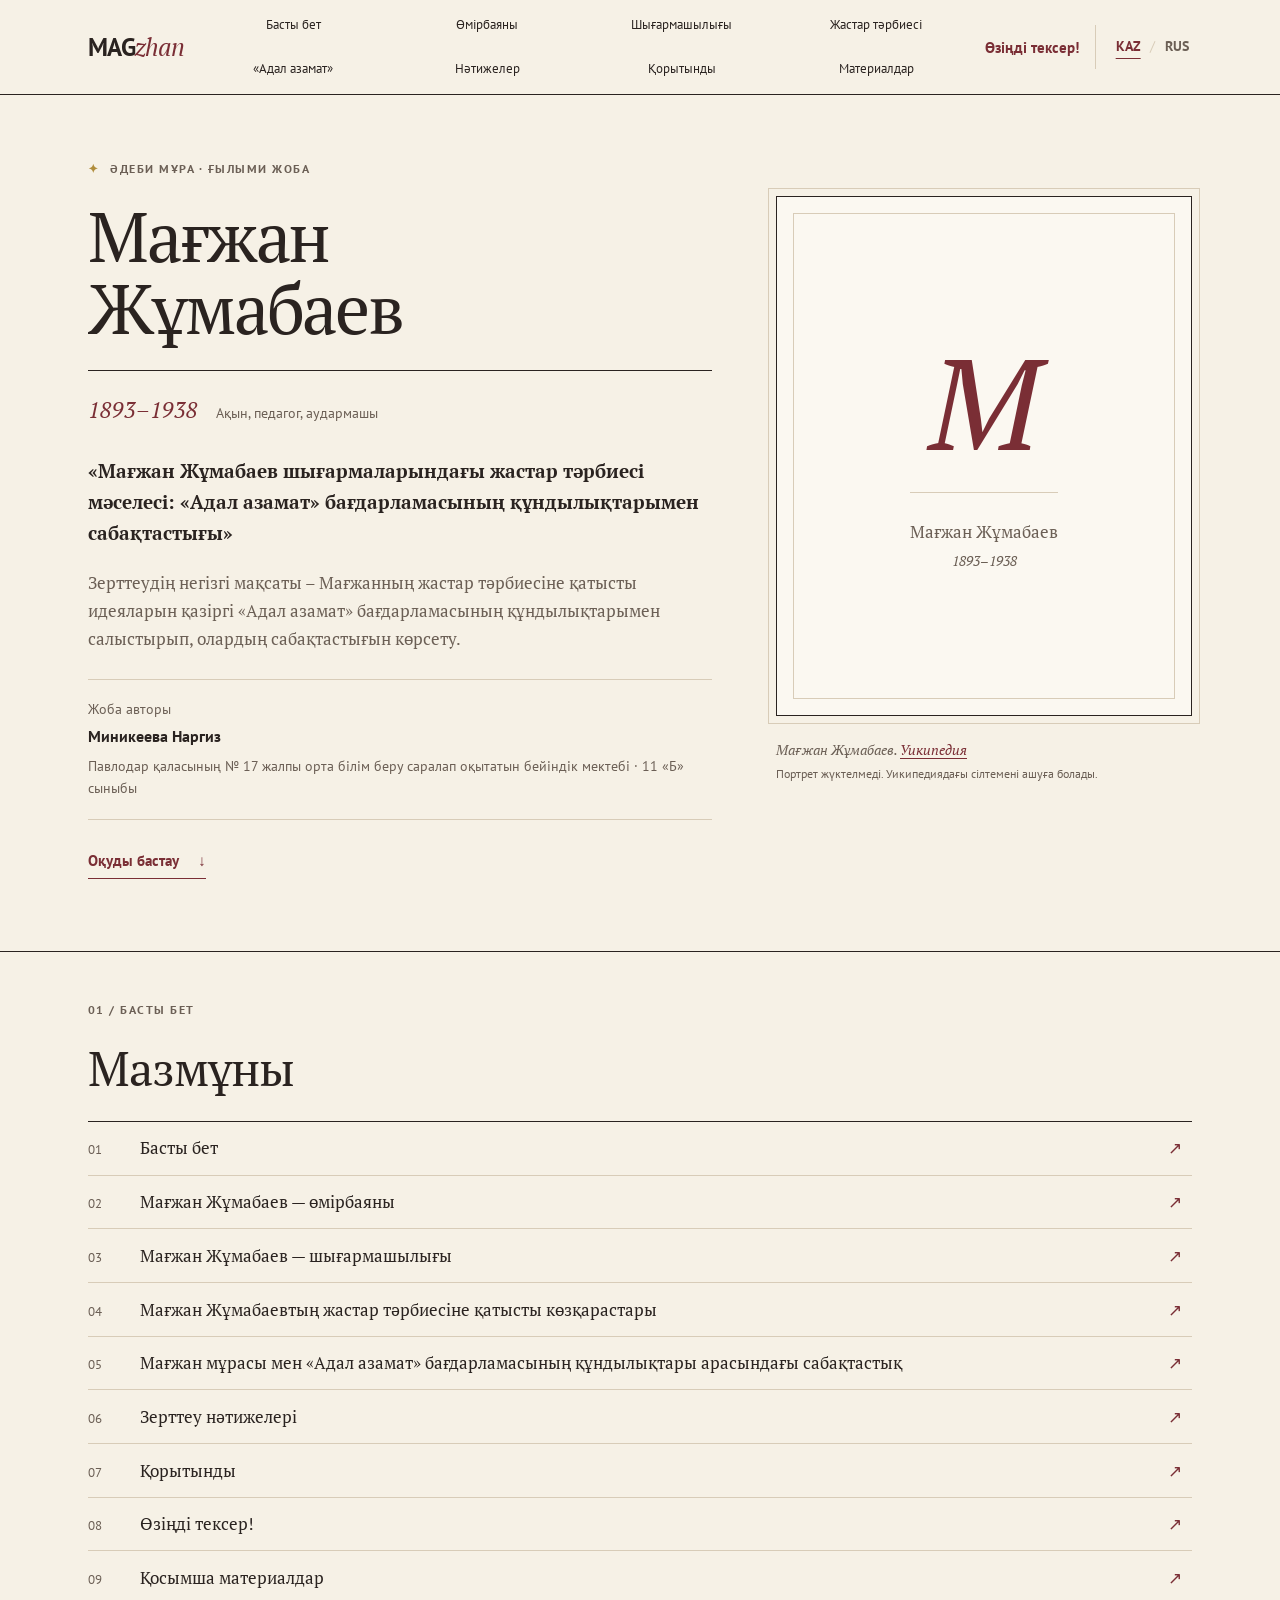
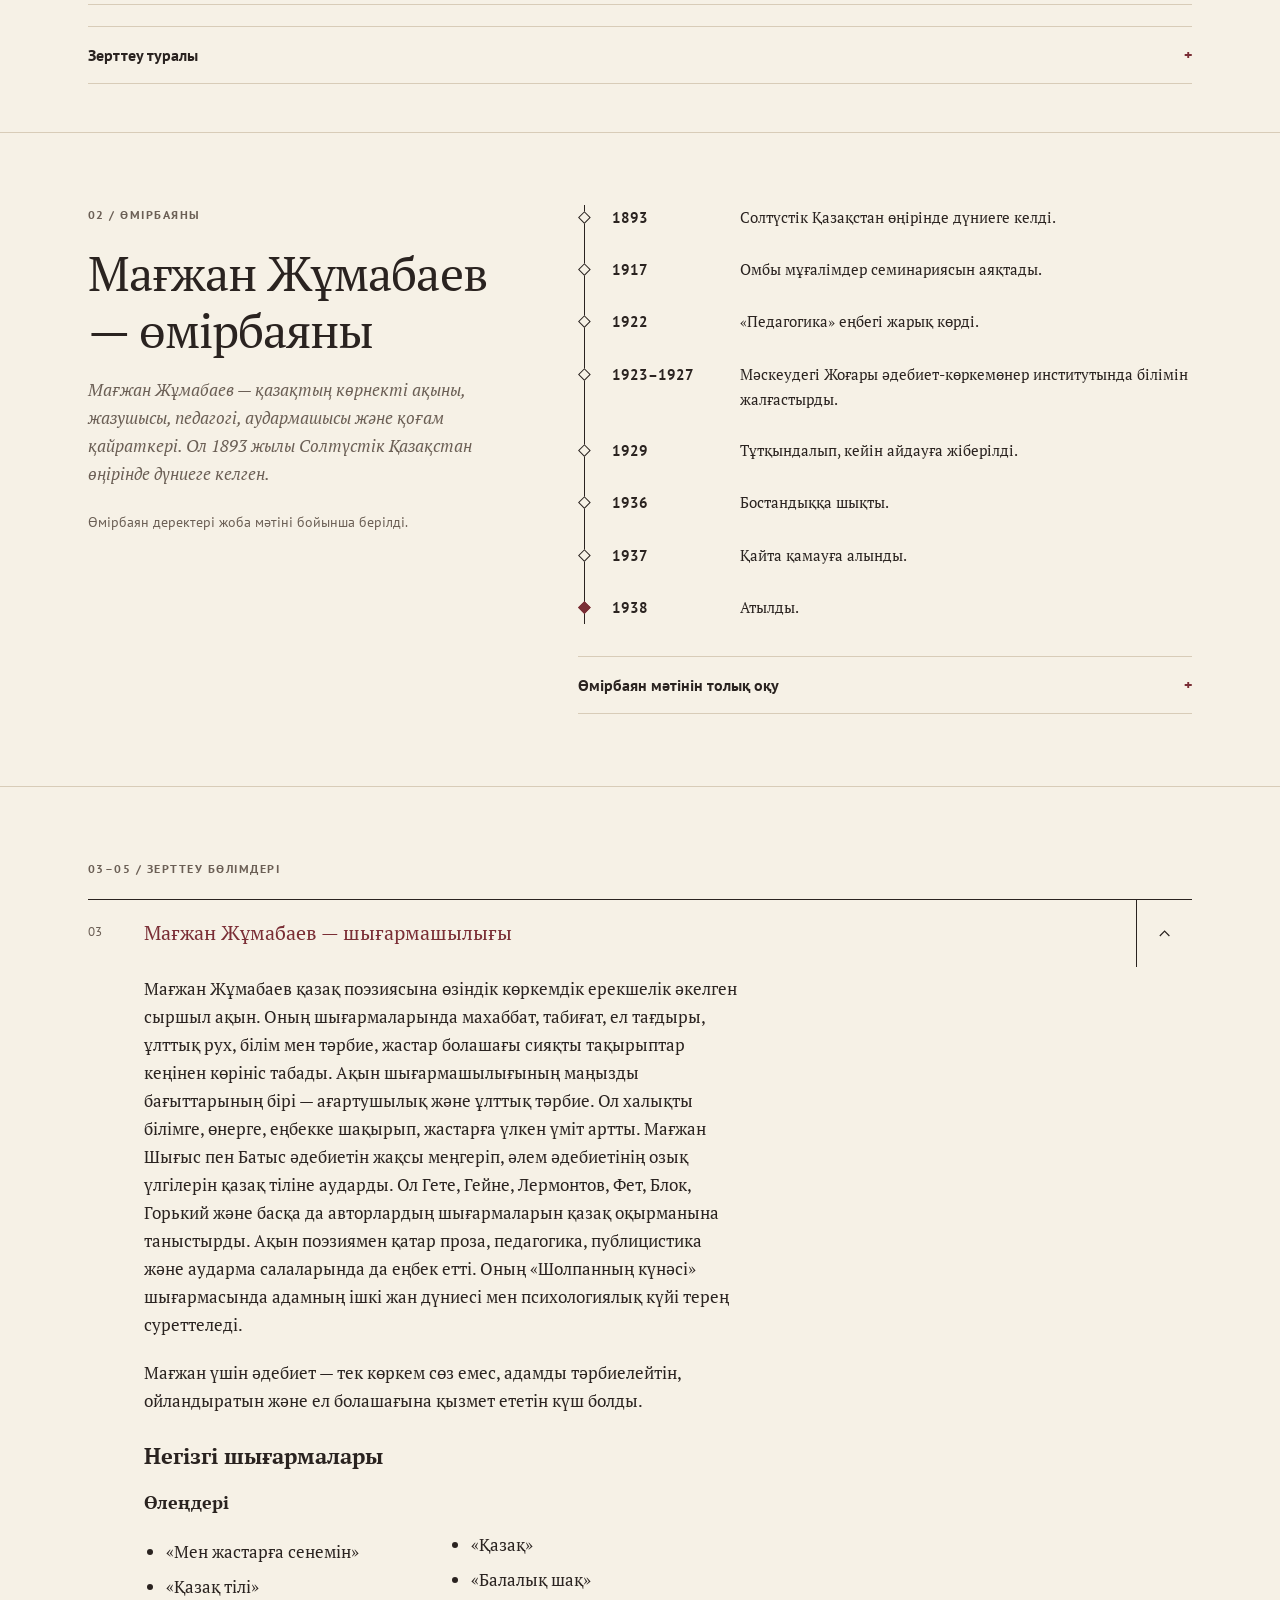
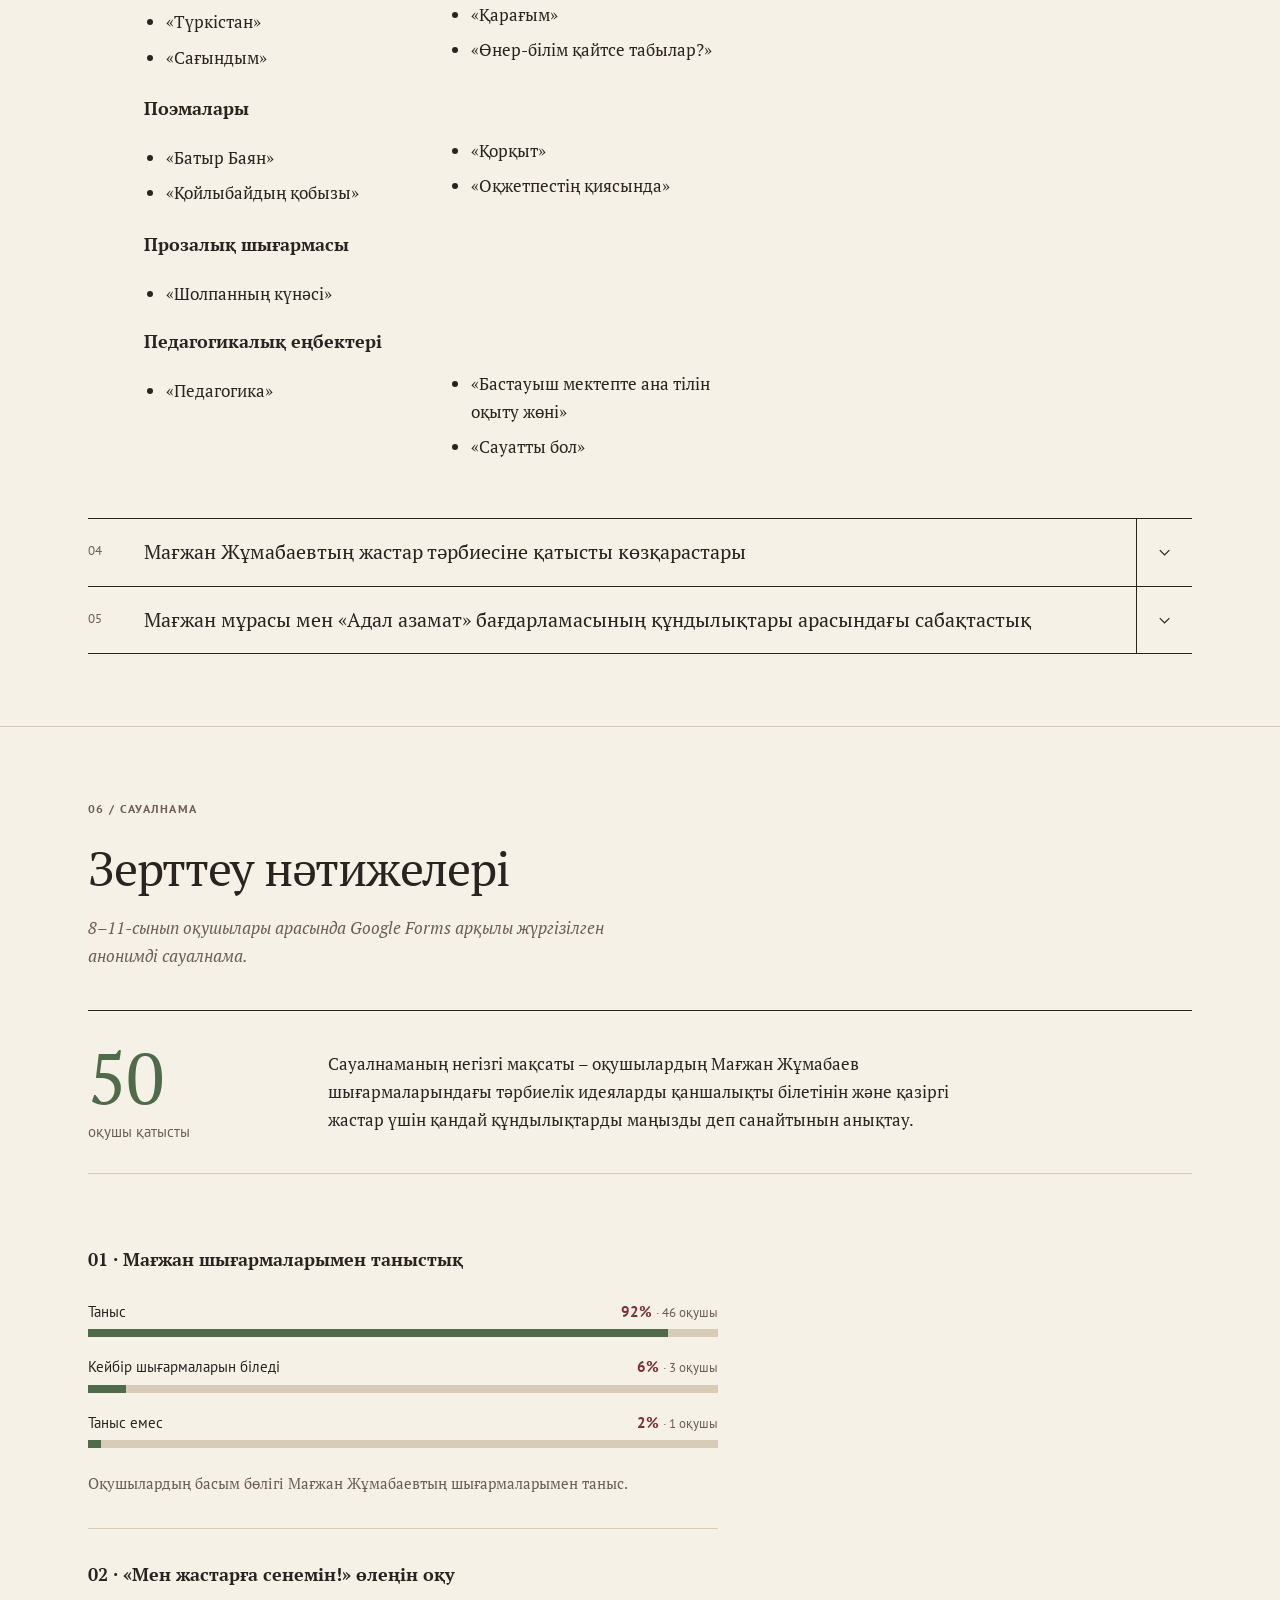
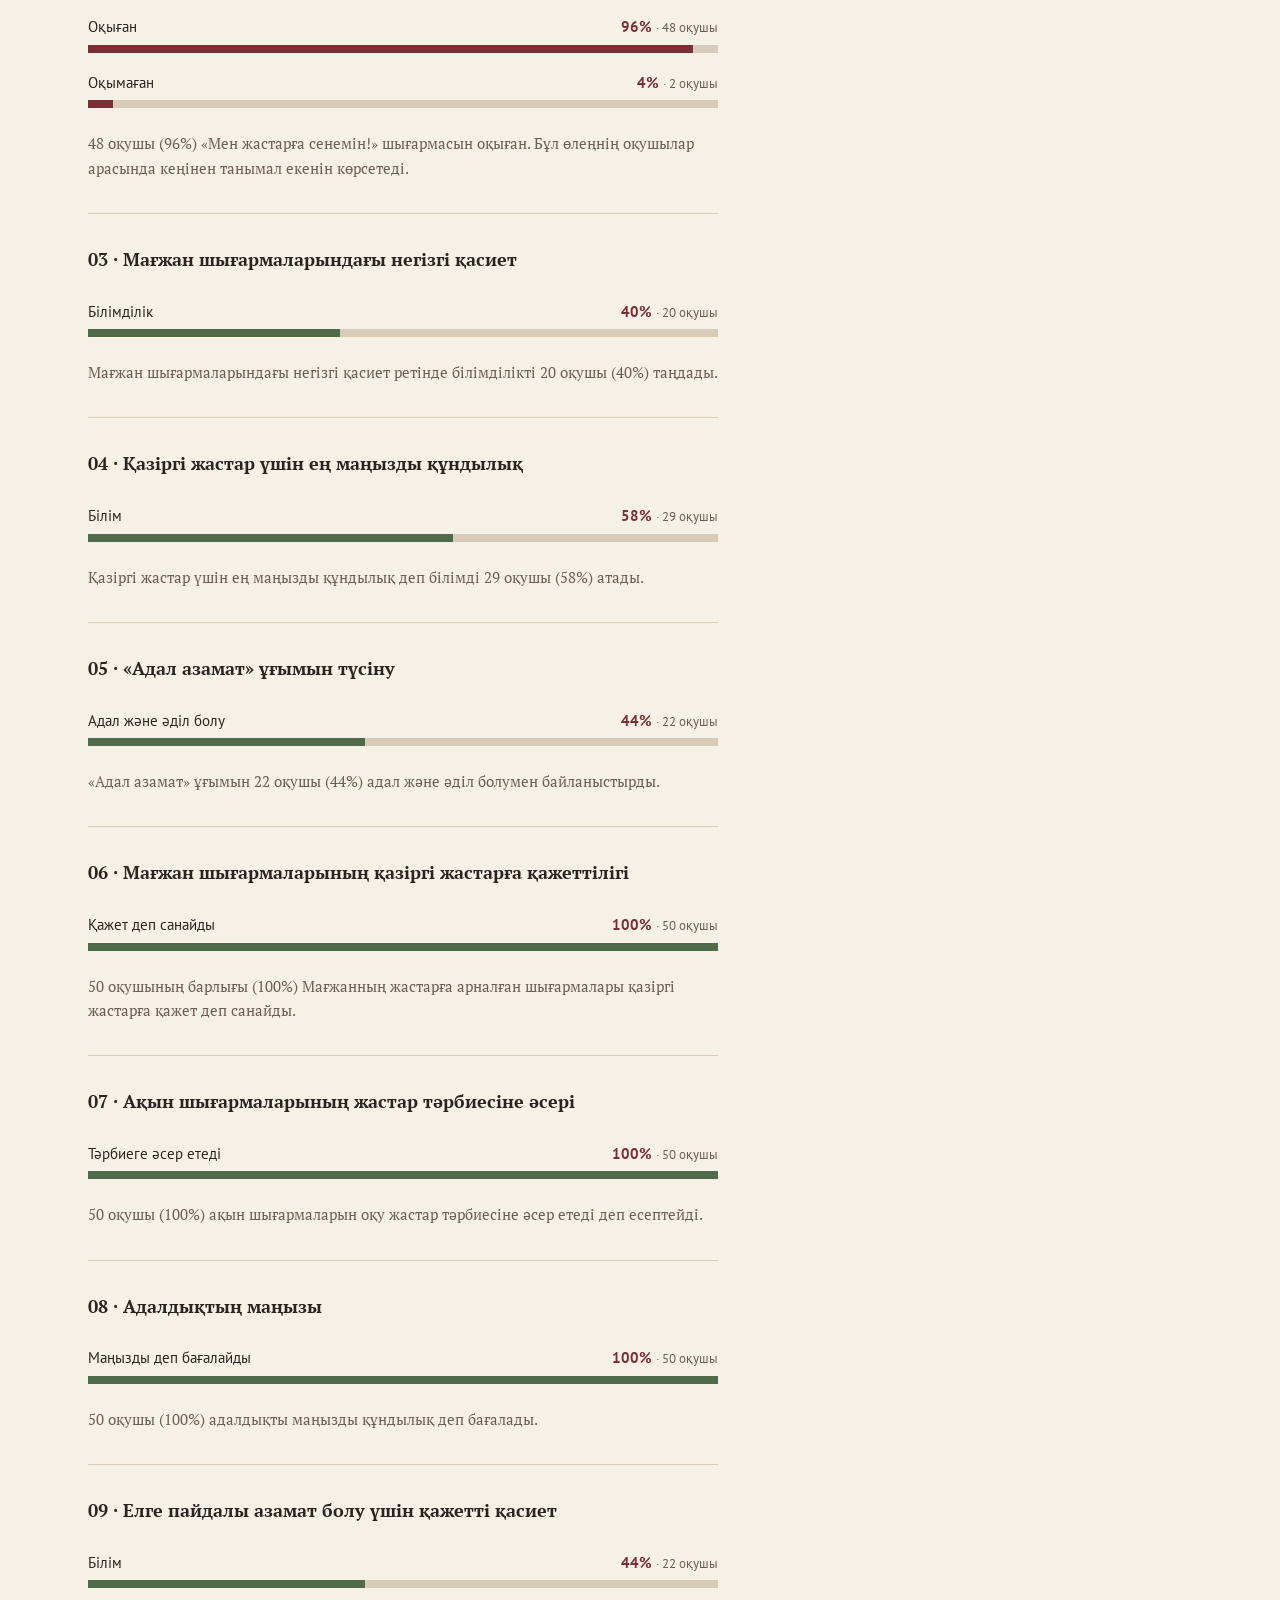
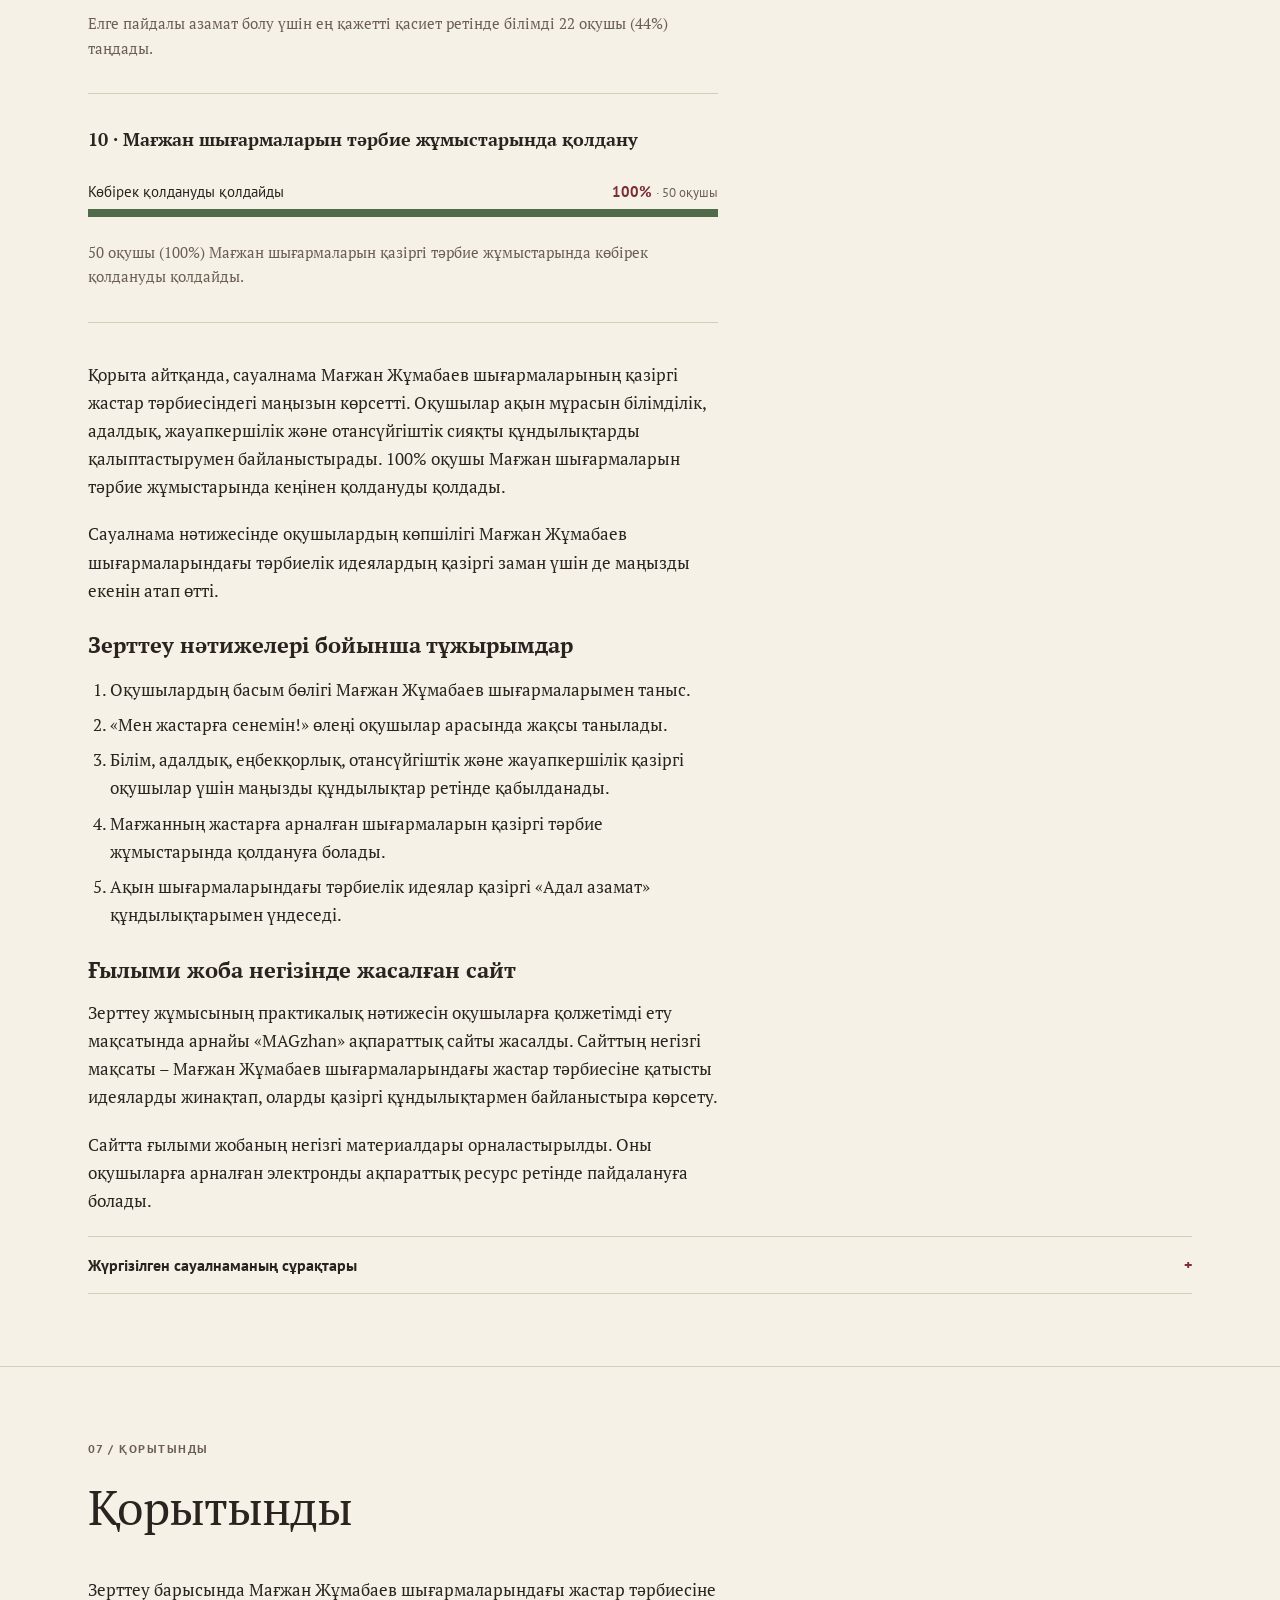
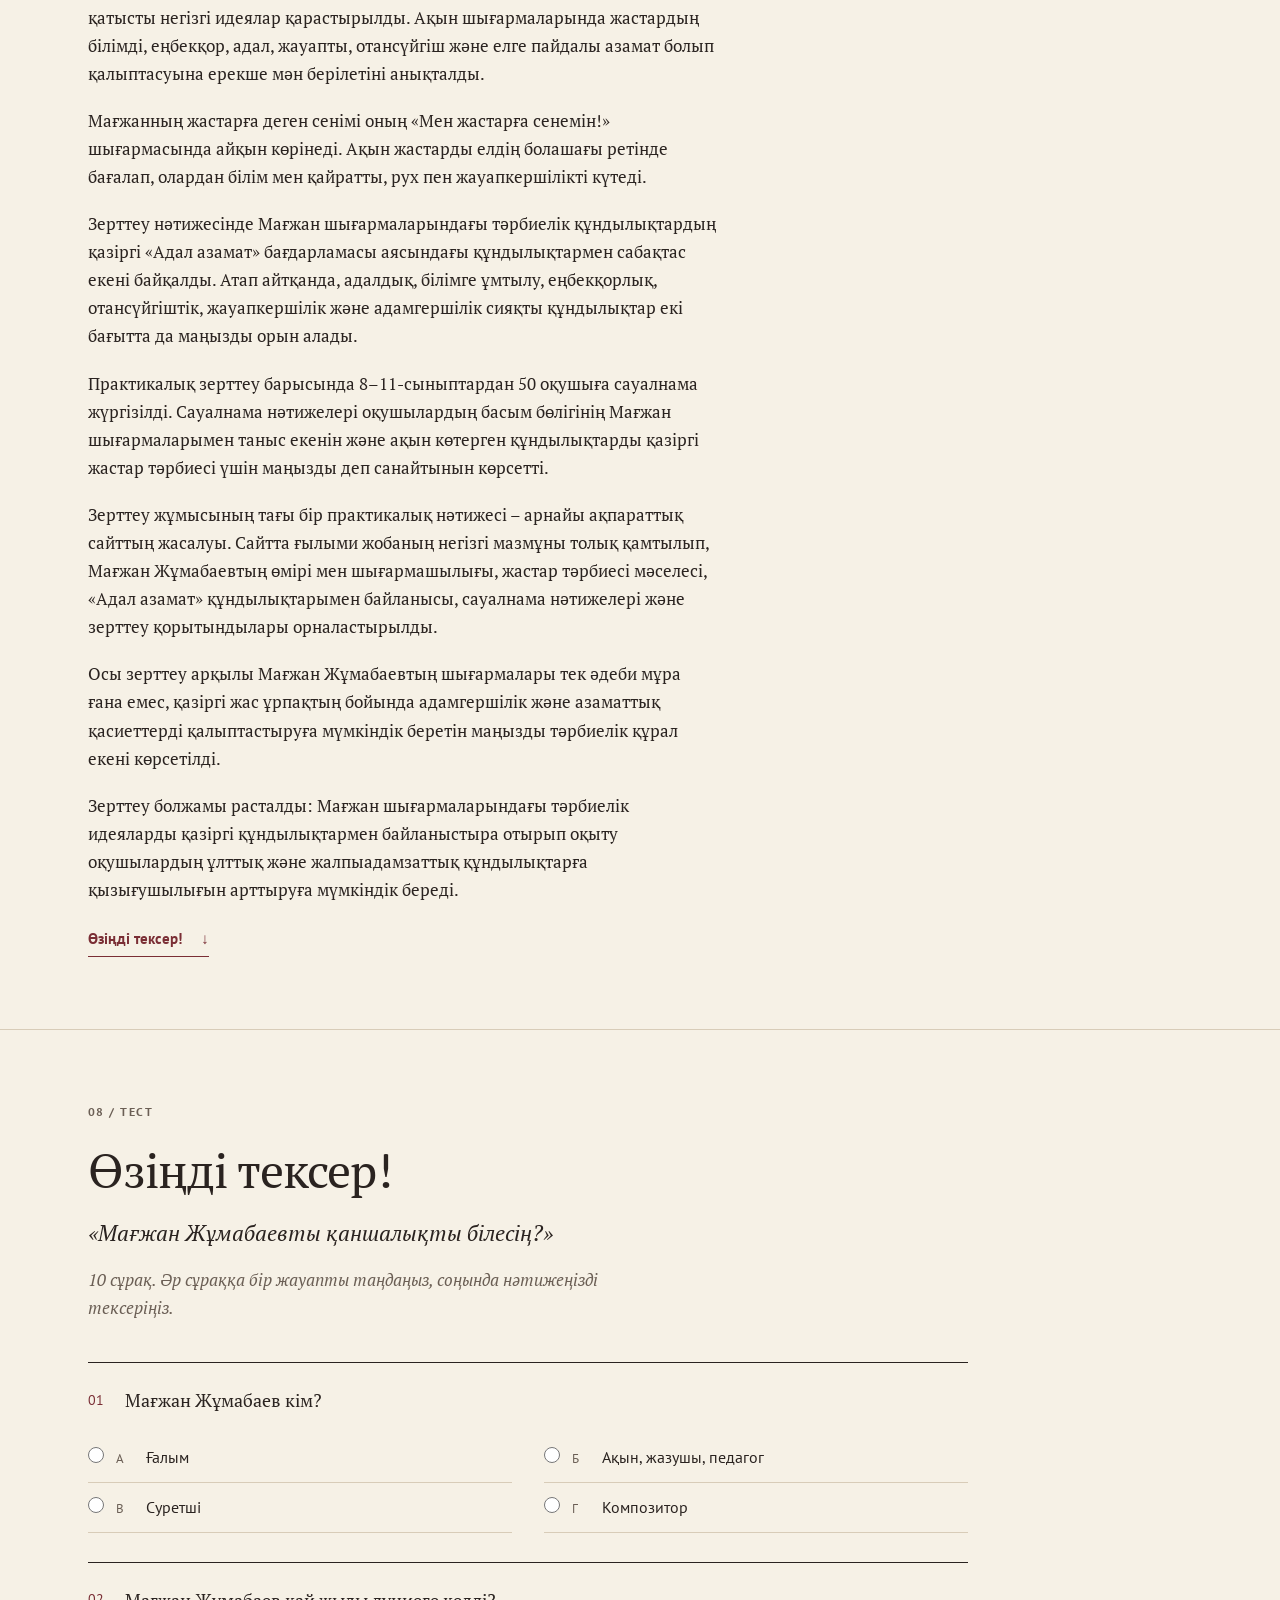
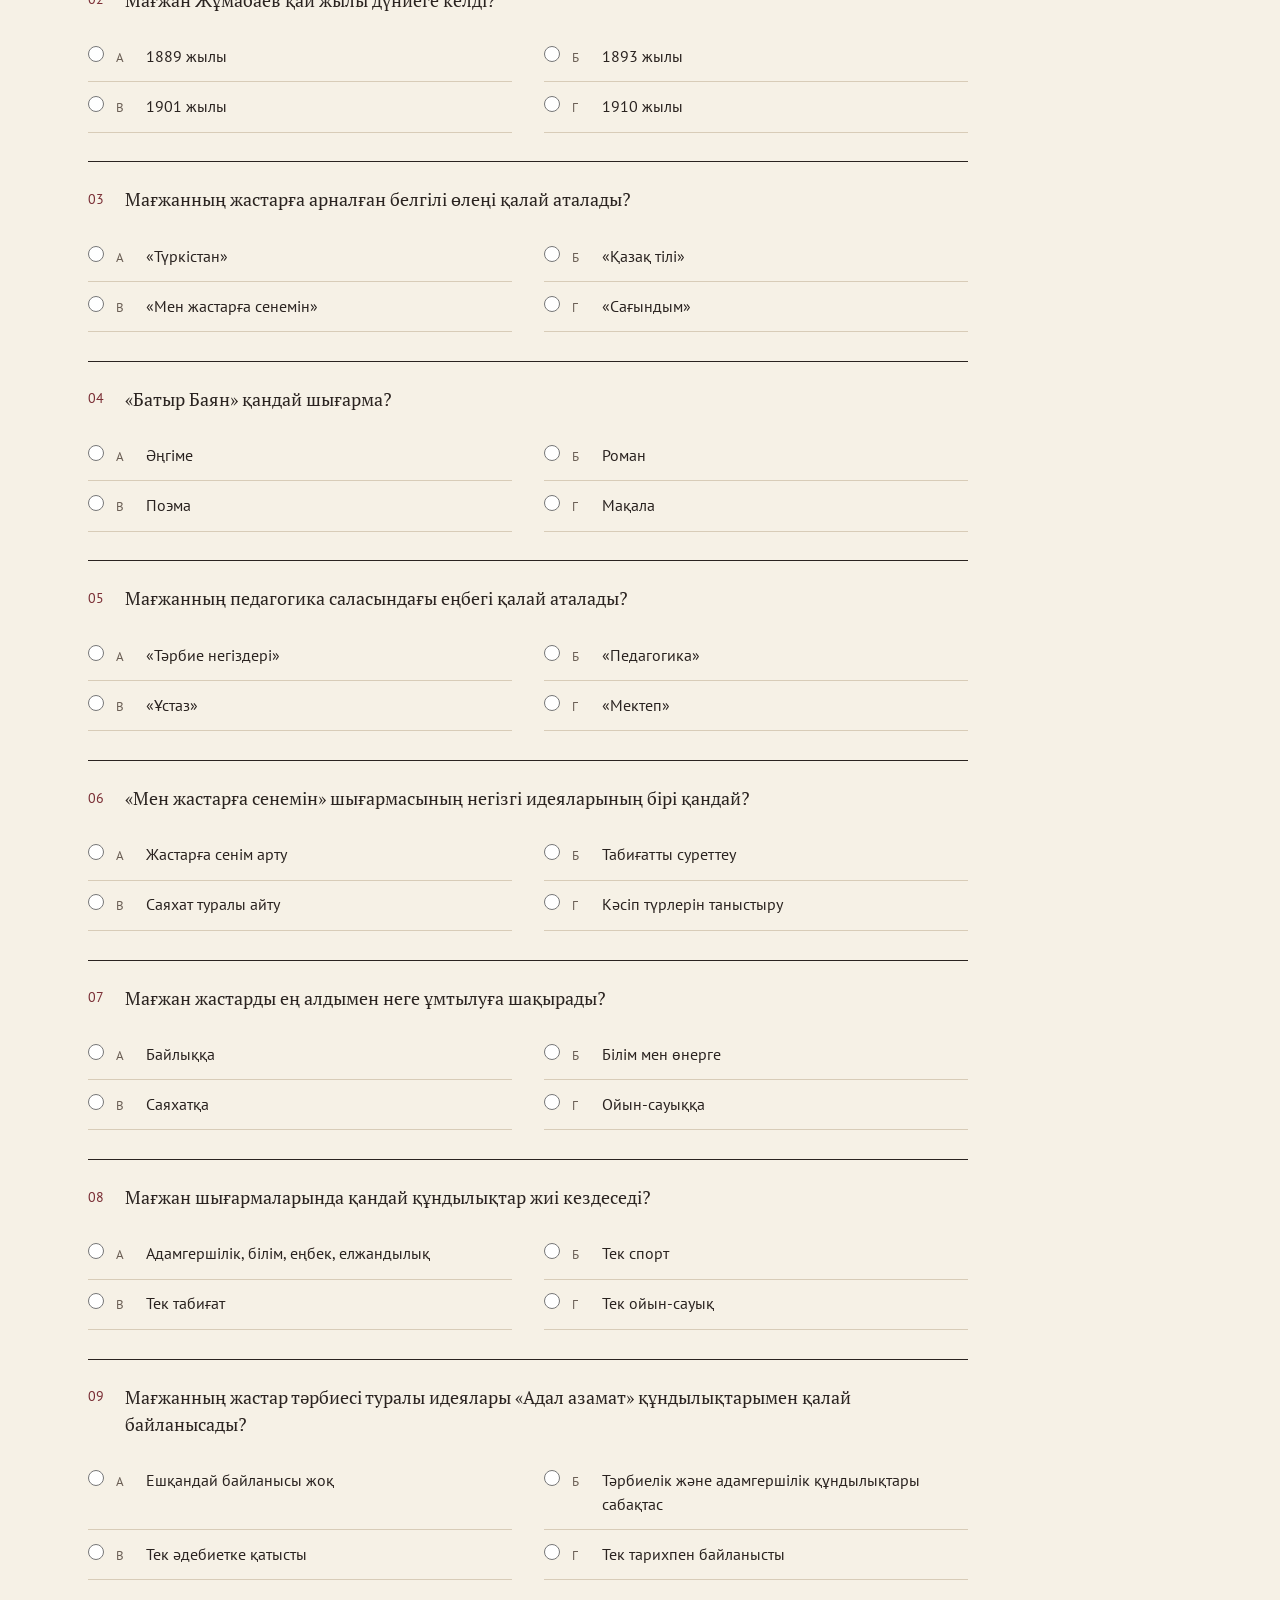
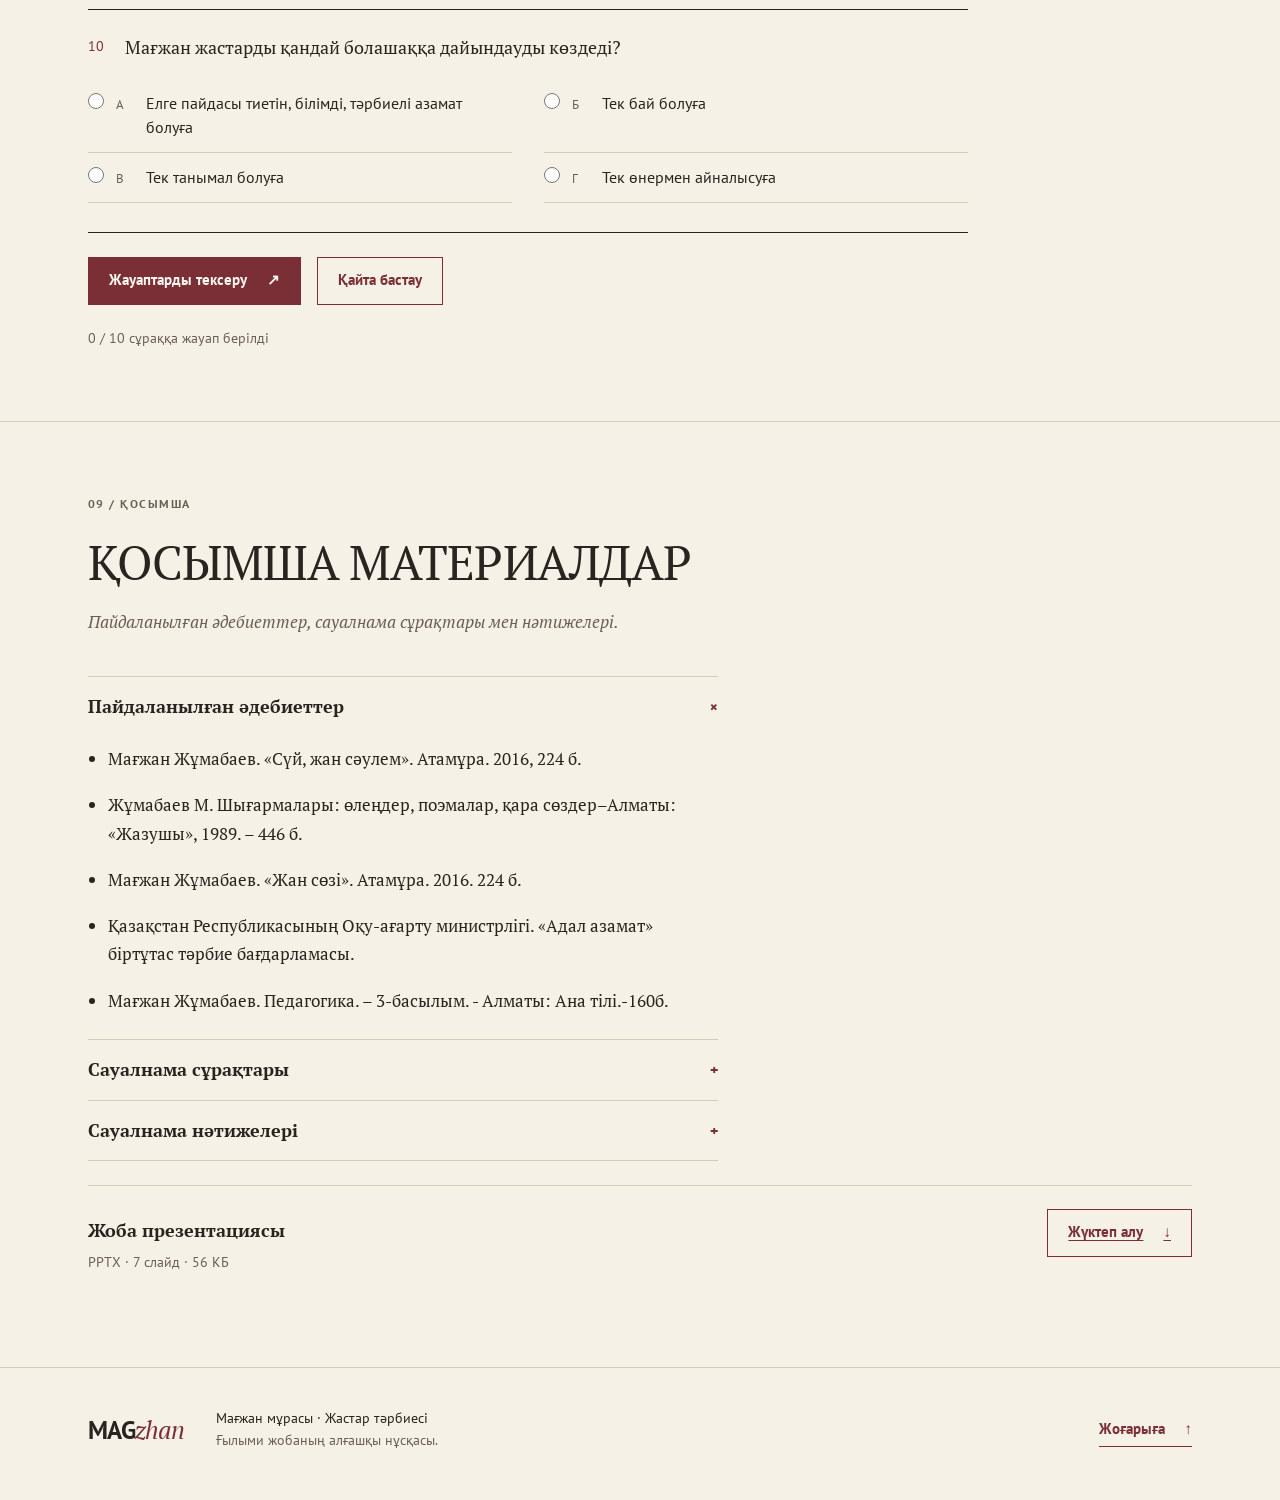
==== index.html @ 9f747304 "Publish MAGzhan website and project presentation" ====
<!DOCTYPE html>
<html lang="kk">
<head>
<meta charset="utf-8">
<meta name="viewport" content="width=device-width, initial-scale=1, viewport-fit=cover">
<meta name="color-scheme" content="light">
<meta name="description" content="Мағжан Жұмабаев шығармаларындағы жастар тәрбиесі және «Адал азамат» құндылықтары туралы ғылыми жоба.">
<title>MAGzhan — Мағжан мұрасы және жастар тәрбиесі</title>
<link rel="preconnect" href="https://fonts.googleapis.com">
<link rel="preconnect" href="https://fonts.gstatic.com" crossorigin>
<link href="https://fonts.googleapis.com/css2?family=PT+Sans:wght@400;700&family=PT+Serif:ital,wght@0,400;0,700;1,400&display=swap" rel="stylesheet">
<link rel="icon" href="favicon.svg" type="image/svg+xml">
<link rel="stylesheet" href="style.css">
<script src="main.js" defer></script>
<noscript><style>.pending .dl{display:none}.pending{grid-template-columns:1fr!important}.quiz-form{display:none}</style></noscript>
</head>
<body>
<!-- Языковая вычитка: 07.10.2026. Основной текст — материал заказчика с редакторскими исправлениями. TODO: финальное согласование казахского текста с преподавателем. -->
<a class="skip-link" href="#main">Негізгі мазмұнға өту</a>
<header class="site-header"><div class="wrap header-inner">
<a class="logo" href="#top" aria-label="MAGzhan — басты бет">MAG<span>zhan</span></a>
<nav class="main-nav" aria-label="Жоба бөлімдері"><a href="#top" title="Басты бет" class="nav-secondary">Басты бет</a><a href="#bio" title="Мағжан Жұмабаев — өмірбаяны">Өмірбаяны</a><a href="#creativity" title="Мағжан Жұмабаев — шығармашылығы">Шығармашылығы</a><a href="#education" title="Мағжан Жұмабаевтың жастар тәрбиесіне қатысты көзқарастары">Жастар тәрбиесі</a><a href="#values" title="Мағжан мұрасы мен «Адал азамат» бағдарламасының құндылықтары арасындағы сабақтастық" class="nav-secondary">«Адал азамат»</a><a href="#results" title="Зерттеу нәтижелері">Нәтижелер</a><a href="#conclusion" title="Қорытынды" class="nav-secondary">Қорытынды</a><a href="#materials" title="Қосымша материалдар" class="nav-secondary">Материалдар</a></nav>
<div class="header-actions"><a class="header-quiz" href="#quiz">Өзіңді тексер!</a><div class="lang" role="group" aria-label="Сайт тілі"><button type="button" data-lang="kk" aria-pressed="true" aria-label="Қазақ тілі">KAZ</button><span aria-hidden="true">/</span><button type="button" disabled title="Орысша нұсқа дайындалуда" aria-label="Орысша нұсқа дайындалуда">RUS</button></div></div>
</div></header>
<main id="main">
<section class="hero" id="top" aria-labelledby="hero-title"><div class="wrap hero-grid">
<div class="hero-copy"><p class="eyebrow"><span class="star" aria-hidden="true">✦</span> Әдеби мұра · Ғылыми жоба</p>
<h1 id="hero-title">Мағжан<br>Жұмабаев</h1><p class="years">1893–1938 <span>Ақын, педагог, аудармашы</span></p>
<p class="project-title">«Мағжан Жұмабаев шығармаларындағы жастар тәрбиесі мәселесі: «Адал азамат» бағдарламасының құндылықтарымен сабақтастығы»</p>
<p class="lead">Зерттеудің негізгі мақсаты – Мағжанның жастар тәрбиесіне қатысты идеяларын қазіргі «Адал азамат» бағдарламасының құндылықтарымен салыстырып, олардың сабақтастығын көрсету.</p>
<!-- TODO: сверить официальное казахское название школы с заказчиком; собственные имена не переименовывать при языковой правке. --><p class="author"><span>Жоба авторы</span><strong>Миникеева Наргиз</strong><span>Павлодар қаласының № 17 жалпы орта білім беру саралап оқытатын бейіндік мектебі · 11 «Б» сыныбы</span></p>
<a class="text-link" href="#bio">Оқуды бастау <span aria-hidden="true">↓</span></a>
</div>
<figure class="portrait"><div class="frame" id="photoFrame"><div class="photo-placeholder" id="photoPh"><span class="portrait-initial" aria-hidden="true">М</span><p>Мағжан Жұмабаев<br><span>1893–1938</span></p></div></div><figcaption>Мағжан Жұмабаев. <a id="photoSource" href="https://kk.wikipedia.org/wiki/Мағжан_Бекенұлы_Жұмабаев" target="_blank" rel="noopener noreferrer">Уикипедия</a><span id="photoStatus" class="photo-status">Портрет жүктелуде…</span></figcaption></figure>
</div></section>
<section class="block contents-block" id="contents" aria-labelledby="contents-title"><div class="wrap"><div class="section-heading"><p class="eyebrow">01 / Басты бет</p><h2 id="contents-title">Мазмұны</h2></div><nav aria-label="Жоба бөлімдерінің толық тізімі"><ol class="contents-list"><li><a href="#top"><span class="contents-number" aria-hidden="true">01</span><span>Басты бет</span><span aria-hidden="true">↗</span></a></li><li><a href="#bio"><span class="contents-number" aria-hidden="true">02</span><span>Мағжан Жұмабаев — өмірбаяны</span><span aria-hidden="true">↗</span></a></li><li><a href="#creativity"><span class="contents-number" aria-hidden="true">03</span><span>Мағжан Жұмабаев — шығармашылығы</span><span aria-hidden="true">↗</span></a></li><li><a href="#education"><span class="contents-number" aria-hidden="true">04</span><span>Мағжан Жұмабаевтың жастар тәрбиесіне қатысты көзқарастары</span><span aria-hidden="true">↗</span></a></li><li><a href="#values"><span class="contents-number" aria-hidden="true">05</span><span>Мағжан мұрасы мен «Адал азамат» бағдарламасының құндылықтары арасындағы сабақтастық</span><span aria-hidden="true">↗</span></a></li><li><a href="#results"><span class="contents-number" aria-hidden="true">06</span><span>Зерттеу нәтижелері</span><span aria-hidden="true">↗</span></a></li><li><a href="#conclusion"><span class="contents-number" aria-hidden="true">07</span><span>Қорытынды</span><span aria-hidden="true">↗</span></a></li><li><a href="#quiz"><span class="contents-number" aria-hidden="true">08</span><span>Өзіңді тексер!</span><span aria-hidden="true">↗</span></a></li><li><a href="#materials"><span class="contents-number" aria-hidden="true">09</span><span>Қосымша материалдар</span><span aria-hidden="true">↗</span></a></li></ol></nav><details class="reading"><summary>Зерттеу туралы <span aria-hidden="true">+</span></summary><div class="prose"><p>Бұл зерттеу Мағжан Жұмабаев шығармаларындағы жастар тәрбиесі мәселесін қарастыруға арналған. Зерттеу барысында ақынның жастарға арналған шығармалары мен педагогикалық ойлары талданып, білімге ұмтылу, еңбекқорлық, адамгершілік, адалдық, жауапкершілік және отансүйгіштік сияқты құндылықтар анықталды.</p>
<p>Сонымен қатар 8–11-сынып оқушылары арасында сауалнама жүргізіліп, қазіргі жастардың осы құндылықтарға көзқарасы зерттелді. Зерттеу нәтижелері Мағжанның тәрбиелік ойларының бүгінгі қоғам үшін де маңызды екенін көрсетуге мүмкіндік берді.</p>
<p>Зерттеу нәтижесінде Мағжанның рухани мұрасын қазіргі оқушыларға таныстыру және оның тәрбиелік мәнін түсіндіру мақсатында осы ақпараттық сайт әзірленді.</p></div></details></div></section>
<section class="block" id="bio" aria-labelledby="bio-title"><div class="wrap bio-grid"><div class="section-heading"><p class="eyebrow">02 / Өмірбаяны</p><h2 id="bio-title">Мағжан Жұмабаев — өмірбаяны</h2><p class="sub">Мағжан Жұмабаев — қазақтың көрнекті ақыны, жазушысы, педагогі, аудармашысы және қоғам қайраткері. Ол 1893 жылы Солтүстік Қазақстан өңірінде дүниеге келген.</p><p class="small-note">Өмірбаян деректері жоба мәтіні бойынша берілді.</p></div><div><!-- TODO: проверить годы обучения и арестов по источникам. DOCX: семинария окончена в 1917; статьи Wikipedia: 1916. Согласовать с заказчиком перед финальной сдачей. Год реабилитации 1960/1961 не включён: в DOCX его нет. --><ol class="timeline"><li><span class="y">1893</span><p>Солтүстік Қазақстан өңірінде дүниеге келді.</p></li><li><span class="y">1917</span><p>Омбы мұғалімдер семинариясын аяқтады.</p></li><li><span class="y">1922</span><p>«Педагогика» еңбегі жарық көрді.</p></li><li><span class="y">1923–1927</span><p>Мәскеудегі Жоғары әдебиет-көркемөнер институтында білімін жалғастырды.</p></li><li><span class="y">1929</span><p>Тұтқындалып, кейін айдауға жіберілді.</p></li><li><span class="y">1936</span><p>Бостандыққа шықты.</p></li><li><span class="y">1937</span><p>Қайта қамауға алынды.</p></li><li><span class="y">1938</span><p>Атылды.</p></li></ol><details class="reading"><summary>Өмірбаян мәтінін толық оқу <span aria-hidden="true">+</span></summary><div class="prose"><p>Мағжан Жұмабаев — қазақтың көрнекті ақыны, жазушысы, педагогі, аудармашысы және қоғам қайраткері. Ол 1893 жылы Солтүстік Қазақстан өңірінде дүниеге келген.</p>
<p>Мағжан жастайынан білімге құштар болып өседі. Алғаш ауылда білім алып, кейін Қызылжардағы медреседе, Уфа қаласындағы «Ғалия» медресесінде оқиды. Кейін Омбы мұғалімдер семинариясында білім алып, оны 1917 жылы аяқтайды. Білім алу барысында шығыс әдебиетімен қатар орыс және Еуропа әдебиетімен де танысады.</p>
<p>Мағжан ұстаздық қызмет атқарып, халық ағарту ісіне белсенді араласты. 1922 жылы оның «Педагогика» атты еңбегі жарық көрді. Бұл еңбек қазақ тіліндегі педагогикалық ойдың дамуына үлкен үлес қосты.</p>
<p>1923–1927 жылдары Мәскеудегі Жоғары әдебиет-көркемөнер институтында білімін жалғастырды. Осы жылдары орыс және Батыс Еуропа әдебиетін терең зерттеді.</p>
<p>Мағжан шығармашылығы мен қоғамдық қызметі үшін бірнеше рет қуғын-сүргінге ұшырады. 1929 жылы тұтқындалып, кейін айдауға жіберілді. 1936 жылы бостандыққа шыққанымен, 1937 жылы қайта қамауға алынып, 1938 жылы атылды.</p>
<p>Мағжан Жұмабаевтың әдеби мұрасы кейін халқымен қайта қауышып, оның шығармалары қазақ әдебиетінің аса құнды мұрасына айналды.</p></div></details></div></div></section>
<section class="block" id="themes" aria-label="Мағжан шығармалары және жастар тәрбиесі"><div class="wrap"><p class="eyebrow">03–05 / Зерттеу бөлімдері</p><div class="acc"><details id="creativity" open><summary><h2 class="chapter-heading"><span class="topic-number">03</span><span class="t">Мағжан Жұмабаев — шығармашылығы</span><span class="arrow"><svg viewBox="0 0 24 24" fill="none" stroke="currentColor" stroke-width="1.5" aria-hidden="true"><path d="m6 9 6 6 6-6"/></svg></span></h2></summary><div class="body prose"><p>Мағжан Жұмабаев қазақ поэзиясына өзіндік көркемдік ерекшелік әкелген сыршыл ақын. Оның шығармаларында махаббат, табиғат, ел тағдыры, ұлттық рух, білім мен тәрбие, жастар болашағы сияқты тақырыптар кеңінен көрініс табады. Ақын шығармашылығының маңызды бағыттарының бірі — ағартушылық және ұлттық тәрбие. Ол халықты білімге, өнерге, еңбекке шақырып, жастарға үлкен үміт артты. Мағжан Шығыс пен Батыс әдебиетін жақсы меңгеріп, әлем әдебиетінің озық үлгілерін қазақ тіліне аударды. Ол Гете, Гейне, Лермонтов, Фет, Блок, Горький және басқа да авторлардың шығармаларын қазақ оқырманына таныстырды. Ақын поэзиямен қатар проза, педагогика, публицистика және аударма салаларында да еңбек етті. Оның «Шолпанның күнәсі» шығармасында адамның ішкі жан дүниесі мен психологиялық күйі терең суреттеледі.</p>
<p>Мағжан үшін әдебиет — тек көркем сөз емес, адамды тәрбиелейтін, ойландыратын және ел болашағына қызмет ететін күш болды.</p><h3 id="works">Негізгі шығармалары</h3><h4>Өлеңдері</h4><ul class="works"><li>«Мен жастарға сенемін»</li><li>«Қазақ тілі»</li><li>«Түркістан»</li><li>«Сағындым»</li><li>«Қазақ»</li><li>«Балалық шақ»</li><li>«Қарағым»</li><li>«Өнер-білім қайтсе табылар?»</li></ul><h4>Поэмалары</h4><ul class="works"><li>«Батыр Баян»</li><li>«Қойлыбайдың қобызы»</li><li>«Қорқыт»</li><li>«Оқжетпестің қиясында»</li></ul><h4>Прозалық шығармасы</h4><ul class="works"><li>«Шолпанның күнәсі»</li></ul><h4>Педагогикалық еңбектері</h4><ul class="works"><li>«Педагогика»</li><li>«Бастауыш мектепте ана тілін оқыту жөні»</li><li>«Сауатты бол»</li></ul></div></details><details id="education"><summary><h2 class="chapter-heading"><span class="topic-number">04</span><span class="t">Мағжан Жұмабаевтың жастар тәрбиесіне қатысты көзқарастары</span><span class="arrow"><svg viewBox="0 0 24 24" fill="none" stroke="currentColor" stroke-width="1.5" aria-hidden="true"><path d="m6 9 6 6 6-6"/></svg></span></h2></summary><div class="body prose"><p>Мағжан Жұмабаевтың жастар тәрбиесіне қатысты көзқарастары оның поэзиясында да кеңінен көрініс табады. Ақын жастарды тек білім алушы буын ретінде емес, ұлттың болашағын айқындайтын, ел тағдырына жауапты тұлғалар ретінде қарастырған. Оның өлеңдерінде білім, еңбек, отаншылдық, ерлік, бірлік, рухани тазалық сияқты құндылықтар жастар тәрбиесінің негізгі бағыттары ретінде танылады.</p>
<p>Бұл тұрғыдан алғанда, ақынның «Мен жастарға сенемін!» өлеңінің тәрбиелік мәні ерекше. Өлеңде Мағжан жастардың бойынан қайсарлық, жігер, намыс пен ұлттық рухты көреді. Ақын:</p><!-- Цитаты предоставлены заказчиком. TODO: сверить с изданием и добавить библиографическую ссылку. --><blockquote><p>Арыстандай айбатты,<br>Жолбарыстай қайратты,<br>Қырандай күшті қанатты —<br>Мен жастарға сенемін!</p><cite>Мағжан Жұмабаев · «Мен жастарға сенемін!»</cite></blockquote><p>деп, жастардың тұлғалық қасиеттерін бейнелі түрде сипаттайды. Мұндағы арыстан, жолбарыс, қыран образдары – батылдықтың, күш-қайраттың және биік мақсатқа ұмтылыстың символы. Осы арқылы ақын жас ұрпақты әлсіздікке бой алдырмай, ел үшін қызмет етуге шақырады.</p>
<p>Өлеңдегі:</p><blockquote class="short-quote"><p>Көздерінде от ойнар,<br>Сөздерінде жалын бар</p><cite>«Мен жастарға сенемін!»</cite></blockquote><p>деген жолдар да жастардың ішкі жігері мен рухани қуатын көрсетеді. Ақын үшін нағыз жас азаматтың бойында мақсат, сенім және әрекетке деген құлшыныс болуы қажет. Сондықтан бұл шығарма қазіргі жастар тәрбиесі тұрғысынан да маңызды.</p>
<p>Мағжанның «Қазақ тілі» өлеңінде ұлттық тәрбие мәселесі тілмен байланыстырылады. Ақын ана тілін халықтың рухани болмысын сақтайтын маңызды құндылық ретінде бағалайды. Ол қазақ тілінің тарихын, қуатын және көркемдігін көрсете отырып, жас ұрпақты ана тілін құрметтеуге, ұлттық мәдениетті сақтауға үндейді. Демек, ақын түсінігіндегі тәрбие тек жеке адамның мінез-құлқын қалыптастырумен шектелмейді, ол ұлттық сана мен тарихи жадты қалыптастыруды да қамтиды.</p>
<p>Жастарды білімге және ізденіске бағыттау идеясы Мағжанның «Пайғамбар» сияқты шығармаларындағы рухани-идеялық ұстанымдармен де сабақтасады. Ақын шығармаларында адамды рухани биіктікке, ар-ожданды сақтауға, жақсылыққа ұмтылуға үндейтін ойлар кездеседі. Бұл оның тәрбиені адамның тек сыртқы тәртібі емес, ішкі дүниесін қалыптастыру үдерісі ретінде қабылдағанын көрсетеді.</p>
<p>Сонымен қатар Мағжан шығармаларында Отанға деген сүйіспеншілік жастар тәрбиесінің маңызды бөлігі ретінде көрінеді. Ақын үшін елін сүю – туған жерді жақсы көрумен ғана шектелмейді. Ол елдің болашағына алаңдау, халыққа қызмет ету, білім мен күш-жігерді мемлекет игілігіне жұмсау ұғымдарымен байланысты. Бұл идея әсіресе ақынның ел тағдыры мен ұлттық болмыс туралы шығармаларында айқын байқалады.</p>
<p>Мағжанның «Түркістан» өлеңінен де жас ұрпаққа берілетін тарихи-танымдық тәрбиені көруге болады. Ақын Түркістанды түркі халықтарының рухани және тарихи орталығы ретінде суреттеп, өткен тарихқа құрмет сезімін қалыптастырады. Өлеңдегі тарихи тұлғалар мен оқиғаларды еске алу арқылы ақын жастарды өздерінің тарихи тамырын тануға, ата-баба мұрасын құрметтеуге тәрбиелейді.</p>
<p>Осы шығармаларды талдай отырып, Мағжан Жұмабаевтың жастар тәрбиесіне қатысты көзқарастарын бірнеше негізгі бағытқа бөлуге болады:</p><div class="table-scroll" role="region" aria-label="Тәрбиелік бағыттар" tabindex="0"><table><caption>Тәрбиелік бағыттар</caption><thead><tr><th scope="col">Тәрбиелік бағыт</th><th scope="col">Мағжан Жұмабаевтың шығармаларындағы көрінісі</th></tr></thead><tbody><tr><th scope="row">Патриоттық тәрбие</th><td>Жастарды елге, жерге қызмет етуге шақыру</td></tr><tr><th scope="row">Рухани тәрбие</th><td>Ар-ождан, адамгершілік, ішкі тазалықты жоғары бағалау</td></tr><tr><th scope="row">Еңбек және жігер тәрбиесі</th><td>Жастарды белсенділікке, қайраттылыққа үндеу</td></tr><tr><th scope="row">Білім тәрбиесі</th><td>Жастардың ізденіп, білімді азамат болуын қалау</td></tr><tr><th scope="row">Ұлттық тәрбие</th><td>Ана тілін, ұлттық мәдениет пен тарихты құрметтеу</td></tr><tr><th scope="row">Тарихи тәрбие</th><td>Түркістан, түркі тарихы арқылы тарихи сананы қалыптастыру</td></tr></tbody></table></div><p>Ақын үшін тәрбиелі жас – тек білімді адам емес, сонымен бірге ұлтын сүйетін, елінің болашағына жауапкершілікпен қарайтын, намысты, жігерлі, рухы биік тұлға. Оның жастарға артқан сенімі «Мен жастарға сенемін!» өлеңінде ерекше көркемдік деңгейге көтеріліп, ақынның педагогикалық көзқарастарымен үндеседі.</p>
<p>Қорыта айтқанда, Мағжан Жұмабаев шығармаларында жастар тәрбиесі білім, отансүйгіштік, адамгершілік, ұлттық сана және жігерлілік сияқты құндылықтармен тығыз байланысты көрінеді. Ақын жастарды елдің болашағы деп бағалап, оларды білімді, рухы биік, намысты және халқына қызмет ететін азамат болуға үндейді.</p></div></details><details id="values"><summary><h2 class="chapter-heading"><span class="topic-number">05</span><span class="t">Мағжан мұрасы мен «Адал азамат» бағдарламасының құндылықтары арасындағы сабақтастық</span><span class="arrow"><svg viewBox="0 0 24 24" fill="none" stroke="currentColor" stroke-width="1.5" aria-hidden="true"><path d="m6 9 6 6 6-6"/></svg></span></h2></summary><div class="body prose"><p>Мағжан Жұмабаевтың шығармашылық мұрасындағы тәрбиелік идеялар мен қазіргі «Адал азамат» құндылықтарының арасында айқын сабақтастық бар. Ақын ХХ ғасырдың басында жастардың бойынан көргісі келген қасиеттер бүгінгі күнде де өз маңызын жоғалтқан жоқ. Мағжан үшін жас ұрпақ білімді, қайратты, намысты, отансүйгіш және халқына пайдалы азамат болуы керек еді.</p>
<p>Бұл идея ең алдымен «Мен жастарға сенемін!» өлеңінен көрінеді. Ақын:</p><blockquote><p>Арыстандай айбатты,<br>Жолбарыстай қайратты,<br>Қырандай күшті қанатты —<br>Мен жастарға сенемін!</p><cite>Мағжан Жұмабаев · «Мен жастарға сенемін!»</cite></blockquote><p>деп, жастарды күшті әрі жігерлі тұлға ретінде бейнелейді. Бұл жолдар қазіргі «Адал азамат» түсінігіндегі жауапкершілік, белсенділік, елге қызмет ету және мақсатқа ұмтылу құндылықтарымен үндеседі.</p>
<p>Мағжан шығармаларындағы отансүйгіштік идеясы да «Адал азамат» тәрбиесімен тығыз байланысты. Ақын жастардың болашағын елдің болашағымен байланыстырып, олардың білімін, күшін және жігерін халық игілігіне жұмсауын қалайды. Осы тұрғыдан алғанда, Мағжанның «жастарға сенімі» – азаматтық жауапкершілікке тәрбиелеудің көркем үлгісі.</p>
<p>Ал «Қазақ тілі» өлеңіндегі ұлттық тілге деген құрмет қазіргі ұлттық құндылықтармен сабақтасады. Ақын ана тілін халықтың рухани байлығы ретінде бағалайды. Бұл идея жастарды қазақ тілін құрметтеуге, ұлттық мәдениет пен дәстүрді сақтауға тәрбиелеудің маңызын көрсетеді.</p>
<p>«Түркістан» өлеңінде ақын тарихи мұра мен туған жер тақырыбын көтереді. Түркістанды түркі дүниесінің тарихи орталығы ретінде таныту арқылы Мағжан жас ұрпақтың тарихи санасын қалыптастыруға ықпал етеді. Бұл қазіргі азамат үшін өз халқының тарихын білу, ұлттық мұраны құрметтеу және елінің өткені мен болашағына жауапкершілікпен қарау қажеттігімен үндеседі.</p>
<p>Мағжанның педагогикалық көзқарастарында да тұлғаны жан-жақты тәрбиелеу мәселесі маңызды орын алады. Оның ойынша, тәрбие адамның ақыл-ойын ғана емес, мінезін, сезімін, ерік-жігерін және рухани дүниесін қалыптастыруы керек. Бұл қазіргі «Адал азамат» идеясындағы білімді әрі адамгершілігі жоғары тұлға қалыптастыру мақсатымен үндеседі.</p>
<p>Осы сабақтастықты төмендегі кестеден көре аласыз.</p><div class="table-scroll" role="region" aria-label="Мағжан мұрасы және қазіргі құндылықтар" tabindex="0"><table><caption>Мағжан мұрасы және қазіргі құндылықтар</caption><thead><tr><th scope="col">Мағжан шығармаларындағы идея</th><th scope="col">Қазіргі құндылық</th><th scope="col">Сабақтастығы</th></tr></thead><tbody><tr><th scope="row">Білімге ұмтылу</th><td>Білім мен ізденіс</td><td>Жастардың үнемі білім алуы</td></tr><tr><th scope="row">Елге қызмет ету</th><td>Отаншылдық</td><td>Қоғам мен елге пайдалы болу</td></tr><tr><th scope="row">Адалдық</th><td>Адал азамат болу</td><td>Шынайылық пен әділдікті сақтау</td></tr><tr><th scope="row">Еңбек ету</th><td>Еңбекқорлық</td><td>Еңбектің нәтижеге жеткізетінін түсіну</td></tr><tr><th scope="row">Адамды құрметтеу</th><td>Адамгершілік</td><td>Өзгені сыйлау және ізгілік таныту</td></tr><tr><th scope="row">Жауапкершілік</th><td>Азаматтық жауапкершілік</td><td>Өз ісінің нәтижесіне жауап беру</td></tr><tr><th scope="row">Ұлттық рух</th><td>Ұлттық құндылықтарды құрметтеу</td><td>Тіл, тарих және мәдениетті бағалау</td></tr></tbody></table></div><p>Демек, Мағжан Жұмабаевтың шығармаларындағы тәрбиелік идеялар мен қазіргі «Адал азамат» құндылықтары мазмұндық жағынан өзара сабақтас. Ақынның жастарды елін сүюге, білім алуға, қайратты болуға және халыққа қызмет етуге шақырған ойлары бүгінгі қоғамдағы адал, жауапты және отансүйгіш азамат тәрбиесімен үндеседі.</p></div></details></div></div></section>
<section class="block" id="results" aria-labelledby="results-title"><div class="wrap"><div class="section-heading"><p class="eyebrow">06 / Сауалнама</p><h2 id="results-title">Зерттеу нәтижелері</h2><p class="sub">8–11-сынып оқушылары арасында Google Forms арқылы жүргізілген анонимді сауалнама.</p></div><div class="survey-intro"><p class="sample"><strong>50</strong><span>оқушы қатысты</span></p><p class="prose">Сауалнаманың негізгі мақсаты – оқушылардың Мағжан Жұмабаев шығармаларындағы тәрбиелік идеяларды қаншалықты білетінін және қазіргі жастар үшін қандай құндылықтарды маңызды деп санайтынын анықтау.</p></div><figure class="chart"><figcaption>01 · Мағжан шығармаларымен таныстық</figcaption><ul class="chart-rows"><li><div class="chart-label"><span>Таныс</span><span class="chart-value">92% <small>· 46 оқушы</small></span></div><div class="chart-track" aria-hidden="true"><span style="--value:92%"></span></div></li><li><div class="chart-label"><span>Кейбір шығармаларын біледі</span><span class="chart-value">6% <small>· 3 оқушы</small></span></div><div class="chart-track" aria-hidden="true"><span style="--value:6%"></span></div></li><li><div class="chart-label"><span>Таныс емес</span><span class="chart-value">2% <small>· 1 оқушы</small></span></div><div class="chart-track" aria-hidden="true"><span style="--value:2%"></span></div></li></ul><p class="chart-note">Оқушылардың басым бөлігі Мағжан Жұмабаевтың шығармаларымен таныс.</p></figure>
<figure class="chart"><figcaption>02 · «Мен жастарға сенемін!» өлеңін оқу</figcaption><ul class="chart-rows"><li><div class="chart-label"><span>Оқыған</span><span class="chart-value">96% <small>· 48 оқушы</small></span></div><div class="chart-track" aria-hidden="true"><span style="--value:96%"></span></div></li><li><div class="chart-label"><span>Оқымаған</span><span class="chart-value">4% <small>· 2 оқушы</small></span></div><div class="chart-track" aria-hidden="true"><span style="--value:4%"></span></div></li></ul><p class="chart-note">48 оқушы (96%) «Мен жастарға сенемін!» шығармасын оқыған. Бұл өлеңнің оқушылар арасында кеңінен танымал екенін көрсетеді.</p></figure>
<figure class="chart"><figcaption>03 · Мағжан шығармаларындағы негізгі қасиет</figcaption><ul class="chart-rows"><li><div class="chart-label"><span>Білімділік</span><span class="chart-value">40% <small>· 20 оқушы</small></span></div><div class="chart-track" aria-hidden="true"><span style="--value:40%"></span></div></li></ul><p class="chart-note">Мағжан шығармаларындағы негізгі қасиет ретінде білімділікті 20 оқушы (40%) таңдады.</p></figure>
<figure class="chart"><figcaption>04 · Қазіргі жастар үшін ең маңызды құндылық</figcaption><ul class="chart-rows"><li><div class="chart-label"><span>Білім</span><span class="chart-value">58% <small>· 29 оқушы</small></span></div><div class="chart-track" aria-hidden="true"><span style="--value:58%"></span></div></li></ul><p class="chart-note">Қазіргі жастар үшін ең маңызды құндылық деп білімді 29 оқушы (58%) атады.</p></figure>
<figure class="chart"><figcaption>05 · «Адал азамат» ұғымын түсіну</figcaption><ul class="chart-rows"><li><div class="chart-label"><span>Адал және әділ болу</span><span class="chart-value">44% <small>· 22 оқушы</small></span></div><div class="chart-track" aria-hidden="true"><span style="--value:44%"></span></div></li></ul><p class="chart-note">«Адал азамат» ұғымын 22 оқушы (44%) адал және әділ болумен байланыстырды.</p></figure>
<figure class="chart"><figcaption>06 · Мағжан шығармаларының қазіргі жастарға қажеттілігі</figcaption><ul class="chart-rows"><li><div class="chart-label"><span>Қажет деп санайды</span><span class="chart-value">100% <small>· 50 оқушы</small></span></div><div class="chart-track" aria-hidden="true"><span style="--value:100%"></span></div></li></ul><p class="chart-note">50 оқушының барлығы (100%) Мағжанның жастарға арналған шығармалары қазіргі жастарға қажет деп санайды.</p></figure>
<figure class="chart"><figcaption>07 · Ақын шығармаларының жастар тәрбиесіне әсері</figcaption><ul class="chart-rows"><li><div class="chart-label"><span>Тәрбиеге әсер етеді</span><span class="chart-value">100% <small>· 50 оқушы</small></span></div><div class="chart-track" aria-hidden="true"><span style="--value:100%"></span></div></li></ul><p class="chart-note">50 оқушы (100%) ақын шығармаларын оқу жастар тәрбиесіне әсер етеді деп есептейді.</p></figure>
<figure class="chart"><figcaption>08 · Адалдықтың маңызы</figcaption><ul class="chart-rows"><li><div class="chart-label"><span>Маңызды деп бағалайды</span><span class="chart-value">100% <small>· 50 оқушы</small></span></div><div class="chart-track" aria-hidden="true"><span style="--value:100%"></span></div></li></ul><p class="chart-note">50 оқушы (100%) адалдықты маңызды құндылық деп бағалады.</p></figure>
<figure class="chart"><figcaption>09 · Елге пайдалы азамат болу үшін қажетті қасиет</figcaption><ul class="chart-rows"><li><div class="chart-label"><span>Білім</span><span class="chart-value">44% <small>· 22 оқушы</small></span></div><div class="chart-track" aria-hidden="true"><span style="--value:44%"></span></div></li></ul><p class="chart-note">Елге пайдалы азамат болу үшін ең қажетті қасиет ретінде білімді 22 оқушы (44%) таңдады.</p></figure>
<figure class="chart"><figcaption>10 · Мағжан шығармаларын тәрбие жұмыстарында қолдану</figcaption><ul class="chart-rows"><li><div class="chart-label"><span>Көбірек қолдануды қолдайды</span><span class="chart-value">100% <small>· 50 оқушы</small></span></div><div class="chart-track" aria-hidden="true"><span style="--value:100%"></span></div></li></ul><p class="chart-note">50 оқушы (100%) Мағжан шығармаларын қазіргі тәрбие жұмыстарында көбірек қолдануды қолдайды.</p></figure><div class="prose result-summary"><p>Қорыта айтқанда, сауалнама Мағжан Жұмабаев шығармаларының қазіргі жастар тәрбиесіндегі маңызын көрсетті. Оқушылар ақын мұрасын білімділік, адалдық, жауапкершілік және отансүйгіштік сияқты құндылықтарды қалыптастырумен байланыстырады. 100% оқушы Мағжан шығармаларын тәрбие жұмыстарында кеңінен қолдануды қолдады.</p><p>Сауалнама нәтижесінде оқушылардың көпшілігі Мағжан Жұмабаев шығармаларындағы тәрбиелік идеялардың қазіргі заман үшін де маңызды екенін атап өтті.</p><h3>Зерттеу нәтижелері бойынша тұжырымдар</h3><ol><li>Оқушылардың басым бөлігі Мағжан Жұмабаев шығармаларымен таныс.</li><li>«Мен жастарға сенемін!» өлеңі оқушылар арасында жақсы танылады.</li><li>Білім, адалдық, еңбекқорлық, отансүйгіштік және жауапкершілік қазіргі оқушылар үшін маңызды құндылықтар ретінде қабылданады.</li><li>Мағжанның жастарға арналған шығармаларын қазіргі тәрбие жұмыстарында қолдануға болады.</li><li>Ақын шығармаларындағы тәрбиелік идеялар қазіргі «Адал азамат» құндылықтарымен үндеседі.</li></ol><h3>Ғылыми жоба негізінде жасалған сайт</h3><p>Зерттеу жұмысының практикалық нәтижесін оқушыларға қолжетімді ету мақсатында арнайы «MAGzhan» ақпараттық сайты жасалды. Сайттың негізгі мақсаты – Мағжан Жұмабаев шығармаларындағы жастар тәрбиесіне қатысты идеяларды жинақтап, оларды қазіргі құндылықтармен байланыстыра көрсету.</p><p>Сайтта ғылыми жобаның негізгі материалдары орналастырылды. Оны оқушыларға арналған электронды ақпараттық ресурс ретінде пайдалануға болады.</p></div><details class="reading"><summary>Жүргізілген сауалнаманың сұрақтары <span aria-hidden="true">+</span></summary><div class="prose"><p class="small-note">Бұл — зерттеуге қатысқан оқушыларға қойылған сұрақтар.</p><ol><li>Мағжан Жұмабаевтың шығармаларымен таныссыз ба?</li><li>Мағжан Жұмабаевтың «Мен жастарға сенемін!» шығармасын оқыдыңыз ба?</li><li>Мағжан шығармаларында жастардың бойында қандай қасиеттерді қалыптастыру идеясы басым деп ойлайсыз?</li><li>Қазіргі жастар үшін ең маңызды құндылық қандай деп ойлайсыз?</li><li>«Адал азамат» дегенді қалай түсінесіз?</li><li>Мағжанның жастарға арналған шығармалары қазіргі жастарға қажет деп ойлайсыз ба?</li><li>Ақын шығармаларын оқу жастардың тәрбиесіне әсер етеді деп ойлайсыз ба?</li><li>Сіз үшін адалдық қаншалықты маңызды?</li><li>Сіз елге пайдалы азамат болу үшін қандай қасиеттер қажет деп ойлайсыз?</li><li>Мағжан шығармаларын қазіргі тәрбие жұмыстарында көбірек қолдану қажет пе?</li></ol></div></details><!-- Данные из раздела 6 документа «для сайта 2.docx». Диаграммы документа не используются как источник чисел. Для вопросов 3, 4, 5 и 9 приведены только указанные в тексте ответы. --></div></section>
<section class="block" id="conclusion" aria-labelledby="conclusion-title"><div class="wrap"><div class="section-heading"><p class="eyebrow">07 / Қорытынды</p><h2 id="conclusion-title">Қорытынды</h2></div><div class="prose"><p>Зерттеу барысында Мағжан Жұмабаев шығармаларындағы жастар тәрбиесіне қатысты негізгі идеялар қарастырылды. Ақын шығармаларында жастардың білімді, еңбекқор, адал, жауапты, отансүйгіш және елге пайдалы азамат болып қалыптасуына ерекше мән берілетіні анықталды.</p>
<p>Мағжанның жастарға деген сенімі оның «Мен жастарға сенемін!» шығармасында айқын көрінеді. Ақын жастарды елдің болашағы ретінде бағалап, олардан білім мен қайратты, рух пен жауапкершілікті күтеді.</p>
<p>Зерттеу нәтижесінде Мағжан шығармаларындағы тәрбиелік құндылықтардың қазіргі «Адал азамат» бағдарламасы аясындағы құндылықтармен сабақтас екені байқалды. Атап айтқанда, адалдық, білімге ұмтылу, еңбекқорлық, отансүйгіштік, жауапкершілік және адамгершілік сияқты құндылықтар екі бағытта да маңызды орын алады.</p>
<p>Практикалық зерттеу барысында 8–11-сыныптардан 50 оқушыға сауалнама жүргізілді. Сауалнама нәтижелері оқушылардың басым бөлігінің Мағжан шығармаларымен таныс екенін және ақын көтерген құндылықтарды қазіргі жастар тәрбиесі үшін маңызды деп санайтынын көрсетті.</p>
<p>Зерттеу жұмысының тағы бір практикалық нәтижесі – арнайы ақпараттық сайттың жасалуы. Сайтта ғылыми жобаның негізгі мазмұны толық қамтылып, Мағжан Жұмабаевтың өмірі мен шығармашылығы, жастар тәрбиесі мәселесі, «Адал азамат» құндылықтарымен байланысы, сауалнама нәтижелері және зерттеу қорытындылары орналастырылды.</p>
<p>Осы зерттеу арқылы Мағжан Жұмабаевтың шығармалары тек әдеби мұра ғана емес, қазіргі жас ұрпақтың бойында адамгершілік және азаматтық қасиеттерді қалыптастыруға мүмкіндік беретін маңызды тәрбиелік құрал екені көрсетілді.</p><!-- Финальный абзац восстановлен дословно из DOCX по замечанию заказчика 07.10.2026. --><p>Зерттеу болжамы расталды: Мағжан шығармаларындағы тәрбиелік идеяларды қазіргі құндылықтармен байланыстыра отырып оқыту оқушылардың ұлттық және жалпыадамзаттық құндылықтарға қызығушылығын арттыруға мүмкіндік береді.</p></div><a class="text-link" href="#quiz">Өзіңді тексер! <span aria-hidden="true">↓</span></a></div></section>
<section class="block" id="quiz" aria-labelledby="quiz-title"><div class="wrap"><div class="section-heading"><p class="eyebrow">08 / Тест</p><h2 id="quiz-title">Өзіңді тексер!</h2><p class="quiz-subtitle">«Мағжан Жұмабаевты қаншалықты білесің?»</p><p class="sub">10 сұрақ. Әр сұраққа бір жауапты таңдаңыз, соңында нәтижеңізді тексеріңіз.</p></div><noscript><p>Тесттен өту үшін браузерде JavaScript қосулы болуы керек. Сұрақтар зерттеу мәтінінде де берілген.</p></noscript><form class="quiz-form" id="quizForm"><fieldset class="question" data-question="0"><legend><span class="q-number">01</span>Мағжан Жұмабаев кім?</legend><div class="options"><label class="option"><input type="radio" name="q0" value="0" required><span class="option-letter">А</span><span>Ғалым</span></label><label class="option"><input type="radio" name="q0" value="1" required><span class="option-letter">Б</span><span>Ақын, жазушы, педагог</span></label><label class="option"><input type="radio" name="q0" value="2" required><span class="option-letter">В</span><span>Суретші</span></label><label class="option"><input type="radio" name="q0" value="3" required><span class="option-letter">Г</span><span>Композитор</span></label></div><p class="answer-feedback" id="feedback-0" hidden></p></fieldset><fieldset class="question" data-question="1"><legend><span class="q-number">02</span>Мағжан Жұмабаев қай жылы дүниеге келді?</legend><div class="options"><label class="option"><input type="radio" name="q1" value="0" required><span class="option-letter">А</span><span>1889 жылы</span></label><label class="option"><input type="radio" name="q1" value="1" required><span class="option-letter">Б</span><span>1893 жылы</span></label><label class="option"><input type="radio" name="q1" value="2" required><span class="option-letter">В</span><span>1901 жылы</span></label><label class="option"><input type="radio" name="q1" value="3" required><span class="option-letter">Г</span><span>1910 жылы</span></label></div><p class="answer-feedback" id="feedback-1" hidden></p></fieldset><fieldset class="question" data-question="2"><legend><span class="q-number">03</span>Мағжанның жастарға арналған белгілі өлеңі қалай аталады?</legend><div class="options"><label class="option"><input type="radio" name="q2" value="0" required><span class="option-letter">А</span><span>«Түркістан»</span></label><label class="option"><input type="radio" name="q2" value="1" required><span class="option-letter">Б</span><span>«Қазақ тілі»</span></label><label class="option"><input type="radio" name="q2" value="2" required><span class="option-letter">В</span><span>«Мен жастарға сенемін»</span></label><label class="option"><input type="radio" name="q2" value="3" required><span class="option-letter">Г</span><span>«Сағындым»</span></label></div><p class="answer-feedback" id="feedback-2" hidden></p></fieldset><fieldset class="question" data-question="3"><legend><span class="q-number">04</span>«Батыр Баян» қандай шығарма?</legend><div class="options"><label class="option"><input type="radio" name="q3" value="0" required><span class="option-letter">А</span><span>Әңгіме</span></label><label class="option"><input type="radio" name="q3" value="1" required><span class="option-letter">Б</span><span>Роман</span></label><label class="option"><input type="radio" name="q3" value="2" required><span class="option-letter">В</span><span>Поэма</span></label><label class="option"><input type="radio" name="q3" value="3" required><span class="option-letter">Г</span><span>Мақала</span></label></div><p class="answer-feedback" id="feedback-3" hidden></p></fieldset><fieldset class="question" data-question="4"><legend><span class="q-number">05</span>Мағжанның педагогика саласындағы еңбегі қалай аталады?</legend><div class="options"><label class="option"><input type="radio" name="q4" value="0" required><span class="option-letter">А</span><span>«Тәрбие негіздері»</span></label><label class="option"><input type="radio" name="q4" value="1" required><span class="option-letter">Б</span><span>«Педагогика»</span></label><label class="option"><input type="radio" name="q4" value="2" required><span class="option-letter">В</span><span>«Ұстаз»</span></label><label class="option"><input type="radio" name="q4" value="3" required><span class="option-letter">Г</span><span>«Мектеп»</span></label></div><p class="answer-feedback" id="feedback-4" hidden></p></fieldset><fieldset class="question" data-question="5"><legend><span class="q-number">06</span>«Мен жастарға сенемін» шығармасының негізгі идеяларының бірі қандай?</legend><div class="options"><label class="option"><input type="radio" name="q5" value="0" required><span class="option-letter">А</span><span>Жастарға сенім арту</span></label><label class="option"><input type="radio" name="q5" value="1" required><span class="option-letter">Б</span><span>Табиғатты суреттеу</span></label><label class="option"><input type="radio" name="q5" value="2" required><span class="option-letter">В</span><span>Саяхат туралы айту</span></label><label class="option"><input type="radio" name="q5" value="3" required><span class="option-letter">Г</span><span>Кәсіп түрлерін таныстыру</span></label></div><p class="answer-feedback" id="feedback-5" hidden></p></fieldset><fieldset class="question" data-question="6"><legend><span class="q-number">07</span>Мағжан жастарды ең алдымен неге ұмтылуға шақырады?</legend><div class="options"><label class="option"><input type="radio" name="q6" value="0" required><span class="option-letter">А</span><span>Байлыққа</span></label><label class="option"><input type="radio" name="q6" value="1" required><span class="option-letter">Б</span><span>Білім мен өнерге</span></label><label class="option"><input type="radio" name="q6" value="2" required><span class="option-letter">В</span><span>Саяхатқа</span></label><label class="option"><input type="radio" name="q6" value="3" required><span class="option-letter">Г</span><span>Ойын-сауыққа</span></label></div><p class="answer-feedback" id="feedback-6" hidden></p></fieldset><fieldset class="question" data-question="7"><legend><span class="q-number">08</span>Мағжан шығармаларында қандай құндылықтар жиі кездеседі?</legend><div class="options"><label class="option"><input type="radio" name="q7" value="0" required><span class="option-letter">А</span><span>Адамгершілік, білім, еңбек, елжандылық</span></label><label class="option"><input type="radio" name="q7" value="1" required><span class="option-letter">Б</span><span>Тек спорт</span></label><label class="option"><input type="radio" name="q7" value="2" required><span class="option-letter">В</span><span>Тек табиғат</span></label><label class="option"><input type="radio" name="q7" value="3" required><span class="option-letter">Г</span><span>Тек ойын-сауық</span></label></div><p class="answer-feedback" id="feedback-7" hidden></p></fieldset><fieldset class="question" data-question="8"><legend><span class="q-number">09</span>Мағжанның жастар тәрбиесі туралы идеялары «Адал азамат» құндылықтарымен қалай байланысады?</legend><div class="options"><label class="option"><input type="radio" name="q8" value="0" required><span class="option-letter">А</span><span>Ешқандай байланысы жоқ</span></label><label class="option"><input type="radio" name="q8" value="1" required><span class="option-letter">Б</span><span>Тәрбиелік және адамгершілік құндылықтары сабақтас</span></label><label class="option"><input type="radio" name="q8" value="2" required><span class="option-letter">В</span><span>Тек әдебиетке қатысты</span></label><label class="option"><input type="radio" name="q8" value="3" required><span class="option-letter">Г</span><span>Тек тарихпен байланысты</span></label></div><p class="answer-feedback" id="feedback-8" hidden></p></fieldset><!-- TODO: согласовать вопрос 10: он спрашивает о будущем, а варианты описывают качества и занятия человека. Предложение: «Мағжан жастардың қандай азамат болып қалыптасуын көздеді?» и согласованные формы ответов. Ключ и варианты пока сохранены из DOCX. --><fieldset class="question" data-question="9"><legend><span class="q-number">10</span>Мағжан жастарды қандай болашаққа дайындауды көздеді?</legend><div class="options"><label class="option"><input type="radio" name="q9" value="0" required><span class="option-letter">А</span><span>Елге пайдасы тиетін, білімді, тәрбиелі азамат болуға</span></label><label class="option"><input type="radio" name="q9" value="1" required><span class="option-letter">Б</span><span>Тек бай болуға</span></label><label class="option"><input type="radio" name="q9" value="2" required><span class="option-letter">В</span><span>Тек танымал болуға</span></label><label class="option"><input type="radio" name="q9" value="3" required><span class="option-letter">Г</span><span>Тек өнермен айналысуға</span></label></div><p class="answer-feedback" id="feedback-9" hidden></p></fieldset><div class="quiz-actions"><button class="button" type="submit">Жауаптарды тексеру <span aria-hidden="true">↗</span></button><button class="button secondary" type="reset">Қайта бастау</button><p class="quiz-progress" id="quizProgress" aria-live="polite">0 / 10 сұраққа жауап берілді</p></div><div class="quiz-result" id="quizResult" tabindex="-1" hidden><p class="eyebrow">Сіздің нәтижеңіз</p><h3 id="resultScore"></h3><p id="resultMessage"></p></div></form></div></section>
<section class="block" id="materials" aria-labelledby="materials-title"><div class="wrap"><div class="section-heading"><p class="eyebrow">09 / Қосымша</p><h2 id="materials-title">ҚОСЫМША МАТЕРИАЛДАР</h2><p class="sub">Пайдаланылған әдебиеттер, сауалнама сұрақтары мен нәтижелері.</p></div><div class="materials-reading"><details class="reading" id="material-literature" open><summary><h3>Пайдаланылған әдебиеттер</h3><span aria-hidden="true">+</span></summary><div class="prose"><ul class="bibliography"><li>Мағжан Жұмабаев. «Сүй, жан сәулем». Атамұра. 2016, 224 б.</li><li>Жұмабаев М. Шығармалары: өлеңдер, поэмалар, қара сөздер–Алматы: «Жазушы», 1989. – 446 б.</li><li>Мағжан Жұмабаев. «Жан сөзі». Атамұра. 2016. 224 б.</li><li>Қазақстан Республикасының  Оқу-ағарту министрлігі. «Адал азамат» біртұтас тәрбие бағдарламасы.</li><li>Мағжан Жұмабаев. Педагогика. – 3-басылым. - Алматы: Ана тілі.-160б.</li></ul></div></details><details class="reading" id="material-questions"><summary><h3>Сауалнама сұрақтары</h3><span aria-hidden="true">+</span></summary><div class="prose"><article class="survey-question"><h4>Мағжан Жұмабаевтың шығармаларымен таныссыз ба?</h4><ul class="survey-answers"><li>Иә</li><li>Жоқ</li><li>Кейбір шығармаларын білемін</li></ul></article><article class="survey-question"><h4>Мағжан Жұмабаевтың «Мен жастарға сенемін!» шығармасын оқыдыңыз ба?</h4><ul class="survey-answers"><li>Иә</li><li>Жоқ</li></ul></article><article class="survey-question"><h4>Мағжан шығармаларында жастарға қандай қасиеттерді қалыптастыру идеясы басым деп ойлайсыз?</h4><ul class="survey-answers"><li>Білімділік</li><li>Адалдық</li><li>Отансүйгіштік</li><li>Еңбекқорлық</li><li>Жауапкершілік</li><li>Барлығы</li></ul></article><article class="survey-question"><h4>Қазіргі жастар үшін ең маңызды құндылық қандай деп ойлайсыз?</h4><ul class="survey-answers"><li>Білім</li><li>Адалдық</li><li>Еңбек</li><li>Отансүйгіштік</li><li>Достық және адамгершілік</li><li>Жауапкершілік</li></ul></article><article class="survey-question"><h4>«Адал азамат» дегенді қалай түсінесіз?</h4><ul class="survey-answers"><li>Адал және әділ адам</li><li>Елге пайдалы азамат</li><li>Өз міндетін жауапкершілікпен орындайтын адам</li><li>Қоғамға пайда әкелетін адам</li><li>Барлығы</li></ul></article><article class="survey-question"><h4>Мағжанның жастарға арналған шығармалары қазіргі жастарға қажет деп ойлайсыз ба?</h4><ul class="survey-answers"><li>Иә</li><li>Жоқ</li><li>Ішінара</li></ul></article><article class="survey-question"><h4>Ақын шығармаларын оқу жастардың тәрбиесіне әсер етеді деп ойлайсыз ба?</h4><ul class="survey-answers"><li>Иә</li><li>Жоқ</li><li>Нақты айта алмаймын</li></ul></article><article class="survey-question"><h4>Сіз үшін адалдық қаншалықты маңызды?</h4><ul class="survey-answers"><li>Өте маңызды</li><li>Маңызды емес</li></ul></article><article class="survey-question"><h4>Сіз елге пайдалы азамат болу үшін қандай қасиеттер қажет деп ойлайсыз?</h4><ul class="survey-answers"><li>Білім</li><li>Еңбекқорлық</li><li>Адалдық</li><li>Жауапкершілік</li><li>Отансүйгіштік</li><li>Барлығы</li></ul></article><article class="survey-question"><h4>Мағжан шығармаларын қазіргі тәрбие жұмыстарында көбірек қолдану қажет пе?</h4><ul class="survey-answers"><li>Иә</li><li>Жоқ</li><li>Ішінара</li></ul></article></div></details><details class="reading" id="material-results"><summary><h3>Сауалнама нәтижелері</h3><span aria-hidden="true">+</span></summary><div class="material-results"><p class="small-note">8–11-сыныптардан 50 оқушы қатысты. Сауалнама Google Forms арқылы анонимді түрде жүргізілді.</p><figure class="chart"><figcaption>Мағжан шығармаларымен таныстық</figcaption><ul class="chart-rows"><li><div class="chart-label"><span>Таныс</span><span class="chart-value">92% <small>· 46 оқушы</small></span></div><div class="chart-track" aria-hidden="true"><span style="--value:92%"></span></div></li><li><div class="chart-label"><span>Кейбір шығармаларын біледі</span><span class="chart-value">6% <small>· 3 оқушы</small></span></div><div class="chart-track" aria-hidden="true"><span style="--value:6%"></span></div></li><li><div class="chart-label"><span>Таныс емес</span><span class="chart-value">2% <small>· 1 оқушы</small></span></div><div class="chart-track" aria-hidden="true"><span style="--value:2%"></span></div></li></ul><p class="chart-note">Оқушылардың басым бөлігі Мағжан Жұмабаевтың шығармаларымен таныс.</p></figure>
<figure class="chart"><figcaption>«Мен жастарға сенемін!» өлеңін оқу</figcaption><ul class="chart-rows"><li><div class="chart-label"><span>Оқыған</span><span class="chart-value">96% <small>· 48 оқушы</small></span></div><div class="chart-track" aria-hidden="true"><span style="--value:96%"></span></div></li><li><div class="chart-label"><span>Оқымаған</span><span class="chart-value">4% <small>· 2 оқушы</small></span></div><div class="chart-track" aria-hidden="true"><span style="--value:4%"></span></div></li></ul><p class="chart-note">48 оқушы (96%) «Мен жастарға сенемін!» шығармасын оқыған. Бұл өлеңнің оқушылар арасында кеңінен танымал екенін көрсетеді.</p></figure>
<figure class="chart"><figcaption>Мағжан шығармаларындағы негізгі қасиет</figcaption><ul class="chart-rows"><li><div class="chart-label"><span>Білімділік</span><span class="chart-value">40% <small>· 20 оқушы</small></span></div><div class="chart-track" aria-hidden="true"><span style="--value:40%"></span></div></li></ul><p class="chart-note">Мағжан шығармаларындағы негізгі қасиет ретінде білімділікті 20 оқушы (40%) таңдады.</p></figure>
<figure class="chart"><figcaption>Қазіргі жастар үшін ең маңызды құндылық</figcaption><ul class="chart-rows"><li><div class="chart-label"><span>Білім</span><span class="chart-value">58% <small>· 29 оқушы</small></span></div><div class="chart-track" aria-hidden="true"><span style="--value:58%"></span></div></li></ul><p class="chart-note">Қазіргі жастар үшін ең маңызды құндылық деп білімді 29 оқушы (58%) атады.</p></figure>
<figure class="chart"><figcaption>«Адал азамат» ұғымын түсіну</figcaption><ul class="chart-rows"><li><div class="chart-label"><span>Адал және әділ болу</span><span class="chart-value">44% <small>· 22 оқушы</small></span></div><div class="chart-track" aria-hidden="true"><span style="--value:44%"></span></div></li></ul><p class="chart-note">«Адал азамат» ұғымын 22 оқушы (44%) адал және әділ болумен байланыстырды.</p></figure>
<figure class="chart"><figcaption>Мағжан шығармаларының қазіргі жастарға қажеттілігі</figcaption><ul class="chart-rows"><li><div class="chart-label"><span>Қажет деп санайды</span><span class="chart-value">100% <small>· 50 оқушы</small></span></div><div class="chart-track" aria-hidden="true"><span style="--value:100%"></span></div></li></ul><p class="chart-note">50 оқушының барлығы (100%) Мағжанның жастарға арналған шығармалары қазіргі жастарға қажет деп санайды.</p></figure>
<figure class="chart"><figcaption>Ақын шығармаларының жастар тәрбиесіне әсері</figcaption><ul class="chart-rows"><li><div class="chart-label"><span>Тәрбиеге әсер етеді</span><span class="chart-value">100% <small>· 50 оқушы</small></span></div><div class="chart-track" aria-hidden="true"><span style="--value:100%"></span></div></li></ul><p class="chart-note">50 оқушы (100%) ақын шығармаларын оқу жастар тәрбиесіне әсер етеді деп есептейді.</p></figure>
<figure class="chart"><figcaption>Адалдықтың маңызы</figcaption><ul class="chart-rows"><li><div class="chart-label"><span>Маңызды деп бағалайды</span><span class="chart-value">100% <small>· 50 оқушы</small></span></div><div class="chart-track" aria-hidden="true"><span style="--value:100%"></span></div></li></ul><p class="chart-note">50 оқушы (100%) адалдықты маңызды құндылық деп бағалады.</p></figure>
<figure class="chart"><figcaption>Елге пайдалы азамат болу үшін қажетті қасиет</figcaption><ul class="chart-rows"><li><div class="chart-label"><span>Білім</span><span class="chart-value">44% <small>· 22 оқушы</small></span></div><div class="chart-track" aria-hidden="true"><span style="--value:44%"></span></div></li></ul><p class="chart-note">Елге пайдалы азамат болу үшін ең қажетті қасиет ретінде білімді 22 оқушы (44%) таңдады.</p></figure>
<figure class="chart"><figcaption>Мағжан шығармаларын тәрбие жұмыстарында қолдану</figcaption><ul class="chart-rows"><li><div class="chart-label"><span>Көбірек қолдануды қолдайды</span><span class="chart-value">100% <small>· 50 оқушы</small></span></div><div class="chart-track" aria-hidden="true"><span style="--value:100%"></span></div></li></ul><p class="chart-note">50 оқушы (100%) Мағжан шығармаларын қазіргі тәрбие жұмыстарында көбірек қолдануды қолдайды.</p></figure></div></details></div><aside class="material-download" aria-labelledby="presentation-title"><div><h3 id="presentation-title">Жоба презентациясы</h3><p>PPTX · 7 слайд · 56 КБ</p></div><a class="button secondary" href="presentation.pptx" download="MAGzhan-presentation.pptx" data-ready="true" aria-label="Жоба презентациясын жүктеп алу">Жүктеп алу <span aria-hidden="true">↓</span></a></aside></div></section>
</main><footer><div class="wrap footer-inner"><a class="logo footer-logo" href="#top">MAG<span>zhan</span></a><p>Мағжан мұрасы · Жастар тәрбиесі<br><span>Ғылыми жобаның алғашқы нұсқасы.</span></p><a class="text-link" href="#top">Жоғарыға <span aria-hidden="true">↑</span></a></div></footer><div class="toast" id="toast" role="status" aria-live="polite"></div>
</body></html>
---- style.css ----
/* Только светлая тема. Палитра и композиция исходного прототипа. */
:root {
  color-scheme: light;
  --paper: #f6f1e6;
  --panel: #fbf8f1;
  --ink: #2a2320;
  --muted: #6b5f55;
  --line: #d8ccb8;
  --accent: #7a2e35;
  --grass: #4f6b4a;
  --star: #b08d3c;
  --serif: "PT Serif", Georgia, "Times New Roman", serif;
  --sans: "PT Sans", Arial, sans-serif;
}
*, *::before, *::after { box-sizing: border-box; }
html { scroll-behavior: smooth; scroll-padding-top: 6rem; }
body { margin: 0; background: var(--paper); color: var(--ink); font: 1.0625rem/1.65 var(--serif); }
::selection { background: var(--accent); color: var(--panel); }
a { color: var(--accent); text-underline-offset: .22em; }
a:hover { text-decoration-thickness: 2px; }
button, input { font: inherit; }
button { cursor: pointer; }
button:disabled { cursor: default; }
a:focus-visible, button:focus-visible, summary:focus-visible, input:focus-visible, [tabindex]:focus-visible {
  outline: 3px solid var(--accent); outline-offset: 5px;
}
[hidden] { display: none !important; }
svg { display: block; flex: 0 0 auto; }
h1, h2, h3, h4 { line-height: 1.18; }
h3 { margin: 1.8rem 0 1rem; font-size: 1.35rem; }
h4 { margin: 1.5rem 0 .6rem; font-size: 1.1rem; }
p { margin: 0 0 1rem; }
.wrap { width: min(100%, 73rem); padding: 0 2rem; margin-inline: auto; }
.skip-link { position: fixed; z-index: 30; left: 1rem; top: -8rem; padding: .7rem 1rem; background: var(--ink); color: var(--paper); font-family: var(--sans); }
.skip-link:focus { top: 1rem; }
.site-header { position: sticky; top: 0; z-index: 10; background: var(--paper); border-bottom: 1px solid var(--ink); padding-top: env(safe-area-inset-top, 0px); }
.header-inner { display: grid; grid-template-columns: auto minmax(0, 1fr) auto; align-items: center; gap: 1rem; min-height: 4.7rem; }
.logo { display: flex; align-items: center; width: max-content; font: 700 1.55rem/1 var(--sans); color: var(--ink); text-decoration: none; letter-spacing: -.03em; }
.logo span { font-family: var(--serif); font-style: italic; color: var(--accent); font-weight: 400; }
.main-nav { display: grid; grid-template-columns: repeat(4, minmax(0, 1fr)); gap: 0 .5rem; min-width: 0; padding-block: .2rem; }
.main-nav a { display: flex; align-items: center; justify-content: center; text-align: center; min-height: 44px; padding: .5rem .2rem; font: .8rem/1.4 var(--sans); color: var(--ink); text-decoration: none; overflow-wrap: break-word; }
.main-nav a:hover { color: var(--accent); text-decoration: underline; }
.header-actions { display: flex; justify-content: flex-end; align-items: center; gap: 1rem; min-width: 0; }
.header-quiz { font: 700 .95rem/1.4 var(--sans); color: var(--accent); text-decoration: none; white-space: nowrap; padding: .8rem 0; }
.header-quiz:hover { text-decoration: underline; }
.lang { display: flex; align-items: center; gap: .4rem; border-left: 1px solid var(--line); padding-left: 1rem; font: .85rem/1 var(--sans); }
.lang button { background: transparent; border: 0; color: var(--muted); padding: .7rem .2rem; min-height: 44px; font: 700 .85rem/1 var(--sans); }
.lang button[aria-pressed="true"] { color: var(--accent); text-decoration: underline; text-underline-offset: .5em; }
.lang span { color: var(--line); }
.hero { padding: 4rem 0 4.5rem; border-bottom: 1px solid var(--ink); }
.hero-grid { display: grid; grid-template-columns: 1.2fr .8fr; gap: 4rem; align-items: start; }
.hero-copy, .portrait, .bio-grid > *, .cols > * { min-width: 0; }
.eyebrow { font: 700 .78rem/1.5 var(--sans); letter-spacing: .12em; text-transform: uppercase; margin: 0 0 1.35rem; color: var(--muted); }
.star { color: var(--star); margin-right: .4rem; }
.hero h1 { margin: 0 0 1.3rem; padding: 0 0 1.6rem; border-bottom: 1px solid var(--ink); font-size: clamp(3rem, 5.5vw, 4.6rem); font-weight: 400; line-height: 1.03; letter-spacing: -.03em; }
.years { font-size: 1.4rem; font-style: italic; color: var(--accent); display: flex; flex-wrap: wrap; align-items: baseline; gap: .5rem 1.1rem; margin-bottom: 1.7rem; }
.years span { font: .9rem/1.6 var(--sans); color: var(--muted); }
.project-title { font-size: 1.2rem; line-height: 1.6; font-weight: 700; margin-bottom: 1.3rem; }
.lead { max-width: 70ch; color: var(--muted); }
.author { margin: 1.6rem 0; padding: 1.2rem 0; border-top: 1px solid var(--line); border-bottom: 1px solid var(--line); font: .88rem/1.55 var(--sans); color: var(--muted); }
.author span { display: block; }
.author strong { display: block; color: var(--ink); font-size: 1rem; margin: .2rem 0 .45rem; }
.text-link { display: inline-flex; gap: 1.2rem; align-items: center; padding: .3rem 0; font: 700 .95rem/1.5 var(--sans); text-decoration: none; border-bottom: 1px solid var(--accent); }
.portrait { margin: 2.3rem 0 0; }
.frame { aspect-ratio: 4/5; border: 1px solid var(--ink); outline: 1px solid var(--line); outline-offset: 7px; display: grid; place-items: center; background: var(--panel); overflow: hidden; }
.frame img { width: 100%; height: 100%; object-fit: cover; object-position: center top; display: block; }
.photo-placeholder { width: calc(100% - 2rem); height: calc(100% - 2rem); border: 1px solid var(--line); display: flex; flex-direction: column; align-items: center; justify-content: center; text-align: center; color: var(--muted); }
.portrait-initial { font-size: 8rem; line-height: 1; font-style: italic; color: var(--accent); }
.photo-placeholder p { padding-top: 1.6rem; margin: 1.6rem 0 0; border-top: 1px solid var(--line); }
.photo-placeholder p span { font-size: .9rem; font-style: italic; }
.portrait figcaption { margin-top: 1.4rem; font-size: .85rem; font-style: italic; color: var(--muted); }
.photo-status { display: block; margin-top: .2rem; font: .78rem/1.5 var(--sans); }
.block { padding: 4.5rem 0; border-bottom: 1px solid var(--line); }
.section-heading { max-width: 48rem; margin-bottom: 2.5rem; }
.section-heading h2 { font-size: clamp(2rem, 4vw, 3rem); font-weight: 400; margin: 0 0 1.1rem; letter-spacing: -.02em; }
.section-heading h2 em { color: var(--accent); }
.sub { max-width: 65ch; margin: 0; color: var(--muted); font-style: italic; }
.contents-block { padding-block: 3rem; }
.contents-block .section-heading { margin-bottom: 1.5rem; }
.contents-list { list-style: none; padding: 0; margin: 0; border-top: 1px solid var(--ink); }
.contents-list li { border-bottom: 1px solid var(--line); }
.contents-list a { display: grid; grid-template-columns: 2.5rem 1fr 1.5rem; gap: .75rem; align-items: baseline; padding: .85rem 0; color: var(--ink); text-decoration: none; line-height: 1.5; }
.contents-list a:hover { color: var(--accent); }
.contents-number { font: .8rem/1.5 var(--sans); color: var(--muted); }
.contents-list a > span:last-child { color: var(--accent); }
.quiz-subtitle { font-size: 1.35rem; font-style: italic; margin-bottom: .9rem; }
.acc { border-top: 1px solid var(--ink); }
.acc details { border-bottom: 1px solid var(--ink); }
.acc summary { list-style: none; cursor: pointer; }
.chapter-heading { display: grid; grid-template-columns: 3.5rem 1fr 3.5rem; font-size: 1.22rem; line-height: 1.45; font-weight: 400; margin: 0; align-items: stretch; }
summary::-webkit-details-marker { display: none; }
.topic-number { font: .8rem/1.45 var(--sans); color: var(--muted); padding: 1.45rem 0; }
.acc .t { padding: 1.2rem 1.5rem 1.2rem 0; margin: 0; font: inherit; }
.acc .arrow { display: grid; place-items: center; border-left: 1px solid var(--ink); }
.acc .arrow svg { width: 1.2rem; height: 1.2rem; transition: transform .18s ease; }
.acc details[open] .arrow svg { transform: rotate(180deg); }
.acc details[open] .t { color: var(--accent); }
.acc summary:hover .t { color: var(--accent); }
.acc .body { padding: .5rem 3.5rem 2.5rem; max-width: 79ch; }
.prose { max-width: 70ch; }
.prose p { margin-bottom: 1.2rem; overflow-wrap: break-word; }
.prose ul, .prose ol { padding-left: 1.4rem; }
.prose li { margin: .45rem 0; }
.works { columns: 2; column-gap: 2rem; }
.works li { break-inside: avoid; }
blockquote { margin: 1.7rem 0 2rem; padding: .2rem 0 .2rem 1.4rem; border-left: 2px solid var(--accent); color: var(--accent); font-style: italic; font-size: 1.2rem; }
blockquote p { margin: 0 0 .75rem !important; }
blockquote cite { font: .8rem/1.5 var(--sans); color: var(--muted); }
.short-quote { font-size: 1.1rem; }
.table-scroll { max-width: 100%; overflow-x: auto; margin: 1.8rem 0; }
table { border-collapse: collapse; width: 100%; font-size: .9rem; line-height: 1.55; }
caption { text-align: left; font: 700 .9rem/1.5 var(--sans); padding: 0 0 .8rem; color: var(--muted); }
th, td { text-align: left; vertical-align: top; border: 1px solid var(--line); padding: .8rem; min-width: 8rem; overflow-wrap: break-word; }
thead th { background: var(--panel); border-top-color: var(--ink); font-family: var(--sans); }
tbody th { font-weight: 400; }
.bio-grid { display: grid; grid-template-columns: .8fr 1.2fr; gap: 5rem; }
.small-note { font: .85rem/1.6 var(--sans); color: var(--muted); margin-top: 1.5rem; }
.timeline { list-style: none; padding: 0; margin: 0 0 2rem .4rem; border-left: 1px solid var(--ink); }
.timeline li { display: grid; grid-template-columns: 7rem 1fr; gap: 1rem; padding: 0 0 1.65rem 1.7rem; position: relative; }
.timeline li::before { content: ""; position: absolute; left: -.3rem; top: .5rem; width: .55rem; height: .55rem; background: var(--paper); border: 1px solid var(--ink); transform: rotate(45deg); }
.timeline li:last-child { padding-bottom: .2rem; }
.timeline li:last-child::before { background: var(--accent); border-color: var(--accent); }
.timeline .y { font: 700 .95rem/1.7 var(--sans); }
.timeline p { margin: 0; font-size: .95rem; }
.reading { margin: 1.3rem 0 0; border-top: 1px solid var(--line); border-bottom: 1px solid var(--line); }
.reading + .reading { border-top: 0; margin-top: 0; }
.reading summary { cursor: pointer; list-style: none; display: flex; justify-content: space-between; gap: 1rem; font: 700 1rem/1.5 var(--sans); padding: 1rem 0; }
.reading summary span { color: var(--accent); }
.reading[open] summary span { transform: rotate(45deg); }
.reading > .prose { padding: .5rem 0 1.5rem; }
.survey-intro { display: grid; grid-template-columns: 12rem 1fr; gap: 3rem; border-top: 1px solid var(--ink); border-bottom: 1px solid var(--line); padding: 1.7rem 0; align-items: center; margin-bottom: 2.5rem; }
.survey-intro p { margin: 0; }
.sample strong { display: block; font-size: 4.5rem; line-height: 1.1; color: var(--grass); font-weight: 400; }
.sample span { font: .95rem/1.5 var(--sans); color: var(--muted); }
.chart { margin: 0; padding: 2rem 0; border-bottom: 1px solid var(--line); max-width: 70ch; }
.chart figcaption { margin: 0 0 1.7rem; font: 700 1.15rem/1.5 var(--serif); }
.chart-rows { list-style: none; padding: 0; margin: 0; }
.chart-rows li { margin: 0 0 1.2rem; }
.chart-label { display: flex; align-items: baseline; justify-content: space-between; gap: 1rem; margin-bottom: .4rem; font: .95rem/1.45 var(--sans); }
.chart-value { white-space: nowrap; color: var(--accent); font-weight: 700; }
.chart-value small { color: var(--muted); font-weight: 400; font-size: .8rem; }
.chart-track { height: .5rem; background: var(--line); }
.chart-track > span { display: block; width: var(--value); height: 100%; background: var(--grass); }
.chart:nth-of-type(2) .chart-track > span { background: var(--accent); }
.chart-note { color: var(--muted); margin: 1.5rem 0 0; font-size: .92rem; }
.result-summary { margin-top: 2.4rem; }
.quiz-form { max-width: 55rem; }
.question { border: 0; border-top: 1px solid var(--ink); padding: 1.5rem 0 1.8rem; margin: 0; min-width: 0; }
.question legend { float: left; width: 100%; padding: 0; margin-bottom: 1.15rem; font-size: 1.13rem; line-height: 1.5; display: flex; gap: 1.3rem; }
.q-number { font: .85rem/1.7 var(--sans); color: var(--accent); padding-top: .1rem; }
.options { display: grid; grid-template-columns: 1fr 1fr; column-gap: 2rem; clear: both; }
.option { display: grid; grid-template-columns: 1.1rem 1.2rem 1fr; align-items: baseline; gap: .65rem; border-bottom: 1px solid var(--line); padding: .8rem 0; min-height: 48px; font: .98rem/1.5 var(--sans); cursor: pointer; }
.option:hover { color: var(--accent); }
.option input { margin: 0; width: 1rem; height: 1rem; accent-color: var(--accent); }
.option-letter { color: var(--muted); font-size: .8rem; }
.option:has(input:checked) { color: var(--accent); }
.option.is-correct { color: var(--grass); font-weight: 700; }
.option.is-wrong { color: var(--accent); }
.answer-feedback { font: .9rem/1.5 var(--sans); margin: 1.1rem 0 0; }
.answer-feedback.correct { color: var(--grass); }
.answer-feedback.wrong { color: var(--accent); }
.quiz-actions { display: flex; flex-wrap: wrap; gap: 1rem; align-items: center; padding-top: 1.5rem; border-top: 1px solid var(--ink); }
.button { display: inline-flex; justify-content: center; align-items: center; gap: 1.25rem; min-height: 48px; padding: .7rem 1.25rem; border: 1px solid var(--accent); background: var(--accent); color: var(--panel); font: 700 .95rem/1.5 var(--sans); }
.button:hover { background: var(--ink); border-color: var(--ink); }
.button.secondary { background: transparent; color: var(--accent); }
.button.secondary:hover { background: var(--panel); }
.quiz-progress { width: 100%; margin: .4rem 0 0; font: .9rem/1.5 var(--sans); color: var(--muted); }
.quiz-result { border-top: 1px solid var(--ink); border-bottom: 1px solid var(--ink); padding: 2rem 0; margin-top: 2rem; }
.quiz-result h3 { font-size: 3rem; color: var(--accent); font-weight: 400; margin: .5rem 0 1rem; }
.quiz-result p:last-child { margin: 0; }
.cols { display: grid; grid-template-columns: 1.2fr .8fr; gap: 4rem; align-items: start; }
.cols h3 { margin: 0 0 .7rem; }
.hint { font: .88rem/1.6 var(--sans); color: var(--muted); margin-bottom: 1.3rem; }
.files { list-style: none; padding: 0; margin: 0; max-height: 22rem; overflow-y: auto; overscroll-behavior: contain; border: 1px solid var(--ink); background: var(--panel); }
.files li { display: grid; grid-template-columns: 1fr 3.5rem; border-bottom: 1px solid var(--ink); }
.files li:last-child { border-bottom: 0; }
.files .info { padding: .9rem 1rem; min-width: 0; }
.files .name { display: block; font-size: 1rem; line-height: 1.4; }
.files .meta { display: block; margin-top: .25rem; font: .78rem/1.5 var(--sans); color: var(--muted); }
.files .dl { border-left: 1px solid var(--ink); display: grid; place-items: center; color: var(--accent); }
.files .dl:hover { background: var(--ink); color: var(--panel); }
.files .dl svg { width: 1.2rem; height: 1.2rem; }
.pending .dl { color: var(--muted); }
.sources { list-style: none; padding: 0; margin: 0; }
.sources li { padding: .9rem 0; border-bottom: 1px solid var(--line); }
.sources li:first-child { padding-top: 0; }
.sources a { font: 700 .95rem/1.5 var(--sans); overflow-wrap: anywhere; }
.sources li > span { display: block; color: var(--muted); font-size: .88rem; margin-top: .3rem; }
.sources .external { font-weight: 400; }
.sources .more { border-bottom: 0; }
.sources .more > span:first-child { font-size: 1.5rem; }
footer { padding: 2.5rem 0 calc(3rem + env(safe-area-inset-bottom, 0px)); }
.footer-inner { display: flex; align-items: center; gap: 2rem; }
.footer-logo { border: 0; }
.footer-inner p { margin: 0; font: .85rem/1.6 var(--sans); }
.footer-inner p span { color: var(--muted); }
.footer-inner > .text-link { margin-left: auto; }
.toast { position: fixed; bottom: calc(1.2rem + env(safe-area-inset-bottom, 0px)); left: 50%; transform: translateX(-50%); padding: .9rem 1.2rem; width: max-content; max-width: calc(100% - 2rem); background: var(--ink); color: var(--paper); font: .95rem/1.5 var(--sans); text-align: center; z-index: 20; visibility: hidden; }
.toast.show { visibility: visible; }

/* Материалы приложения доступны для чтения прямо на странице. */
.materials-reading { max-width: 70ch; }
.materials-reading .reading { margin-top: 0; }
.materials-reading summary { align-items: baseline; gap: 1.5rem; }
.materials-reading summary h3 { margin: 0; font: 700 1.15rem/1.5 var(--serif); }
.materials-reading summary > span { flex: 0 0 auto; }
.materials-reading .bibliography { margin: 0; padding-left: 1.25rem; }
.materials-reading .bibliography li { margin: 0 0 1.15rem; overflow-wrap: anywhere; }
.materials-reading .bibliography li:last-child { margin-bottom: 0; }
.survey-question { padding: 1.25rem 0; border-bottom: 1px solid var(--line); }
.survey-question:first-child { padding-top: 0; }
.survey-question:last-child { border-bottom: 0; padding-bottom: 0; }
.survey-question h4 { margin: 0 0 .8rem; font-size: 1.08rem; line-height: 1.55; }
.survey-answers { margin: 0; color: var(--muted); font: .95rem/1.6 var(--sans); }
.material-results { padding: .5rem 0 1.5rem; }
.material-results > .small-note { margin: 0; }
.material-results .chart:last-child { border-bottom: 0; padding-bottom: 0; }

.material-download { display: flex; flex-wrap: wrap; justify-content: space-between; align-items: baseline; gap: .8rem 1.5rem; padding: 1.4rem 0; margin-top: 1.5rem; border-top: 1px solid var(--line); }
.material-download > div { flex: 1 1 18rem; }
.material-download h3 { margin: 0 0 .5rem; font-size: 1.15rem; }
.material-download p { margin: 0; color: var(--muted); font: .9rem/1.6 var(--sans); }
.material-download .button { flex: 0 0 auto; }

@media (max-width: 65rem) {
  .header-inner { gap: 1.2rem; }
  .hero-grid { gap: 3rem; }
}
@media (max-width: 52rem) {
  .wrap { padding: 0 1.5rem; }
  .header-inner { grid-template-columns: minmax(0, 1fr) auto; gap: 0 1rem; }
  .header-inner > .logo { min-height: 4rem; }
  .main-nav { grid-column: 1 / -1; grid-row: 2; border-top: 1px solid var(--line); }
  .header-actions { grid-column: 2; grid-row: 1; }
  html { scroll-padding-top: 11rem; }
  .hero { padding: 2.7rem 0 3.3rem; }
  .hero-grid { grid-template-columns: 1fr; gap: 2.8rem; }
  .hero h1 { font-size: clamp(3.5rem, 10vw, 4.7rem); }
  .portrait { margin: 0; width: min(100%, 23rem); }
  .bio-grid, .cols { grid-template-columns: 1fr; gap: 2.5rem; }
  .bio-grid .section-heading { margin-bottom: 0; }
  .block { padding: 3.2rem 0; }
}
@media (max-width: 35rem) {
  .wrap { padding: 0 1.15rem; }
  html { scroll-padding-top: 11rem; }
  .header-inner { gap: 0 .6rem; }
  .header-inner > .logo { font-size: 1.35rem; }
  .header-actions { gap: .6rem; }
  .header-quiz { font-size: .82rem; }
  .lang { gap: .2rem; padding-left: .6rem; }
  .lang button { font-size: .78rem; }
  .main-nav { grid-template-columns: repeat(2, minmax(0, 1fr)); }
  .main-nav .nav-secondary { display: none; }
  .hero h1 { font-size: 3.5rem; }
  .project-title { font-size: 1.1rem; }
  .years { font-size: 1.2rem; }
  .chapter-heading { grid-template-columns: 2rem 1fr 2.75rem; font-size: 1.05rem; }
  .acc .t { padding: 1.1rem .75rem 1.1rem 0; }
  .topic-number { font-size: .72rem; padding-top: 1.25rem; }
  .acc .body { padding: .4rem 0 1.5rem; }
  .works { columns: 1; }
  th, td { min-width: 6rem; padding: .65rem; font-size: .8rem; }
  .timeline li { grid-template-columns: 1fr; gap: .3rem; }
  .survey-intro { grid-template-columns: 1fr; gap: 1.4rem; }
  .sample { display: flex; align-items: baseline; gap: 1rem; }
  .sample strong { font-size: 3.5rem; }
  .chart-label { font-size: .86rem; }
  .chart-value small { display: block; font-size: .73rem; }
  .options { grid-template-columns: 1fr; }
  .question legend { font-size: 1.05rem; gap: .9rem; }
  .quiz-actions { align-items: stretch; }
  .button { width: 100%; }
  .footer-inner { align-items: flex-start; flex-wrap: wrap; gap: 1.1rem; }
  .footer-inner p { width: 100%; }
  .footer-inner > .text-link { margin-left: 0; }
}
@media (prefers-reduced-motion: reduce) {
  html { scroll-behavior: auto; }
  *, *::before, *::after { transition: none !important; }
}
@media print {
  .site-header { position: static; }
  .main-nav, .header-actions { display: none; }
  .hero-grid, .bio-grid, .cols { display: block; }
  .portrait { max-width: 15rem; margin: 2rem 0; }
  .block { padding: 2rem 0; }
  .quiz-actions, .lang, .toast { display: none; }
  .files { max-height: none; }
}
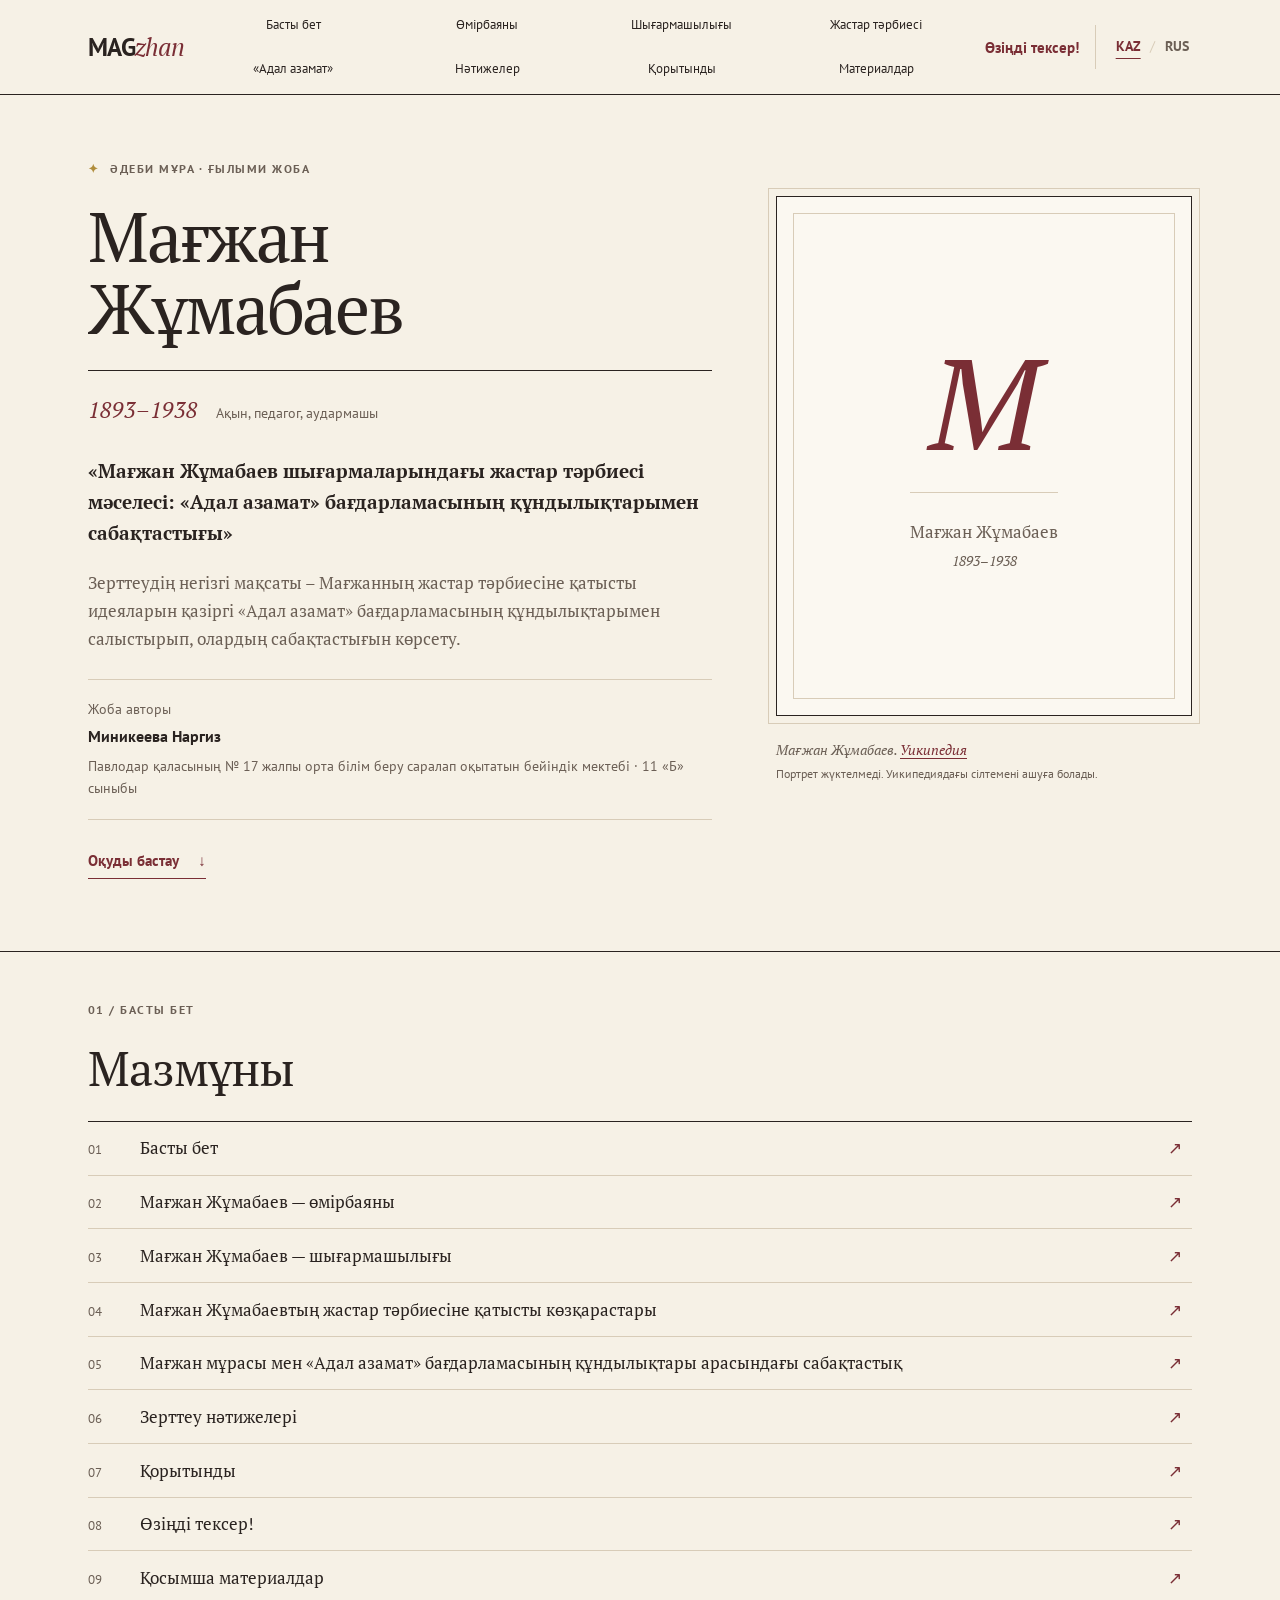
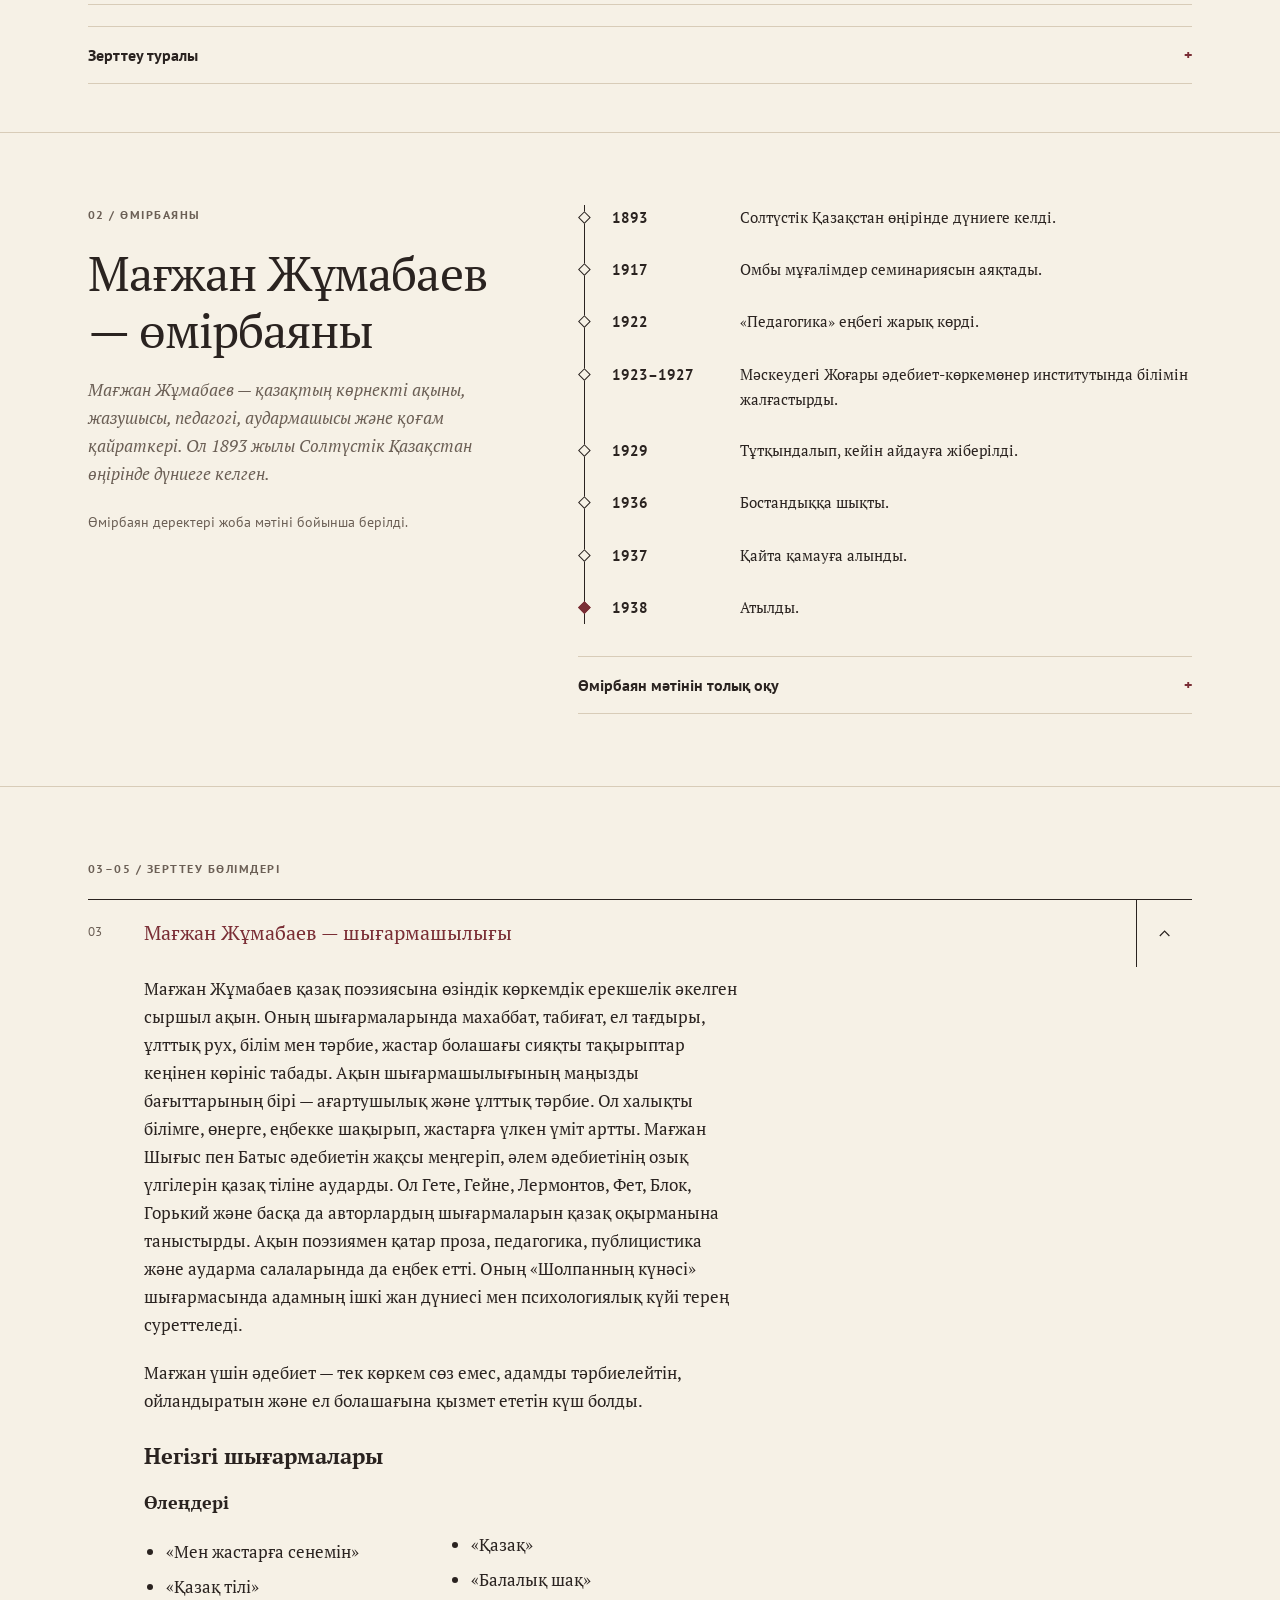
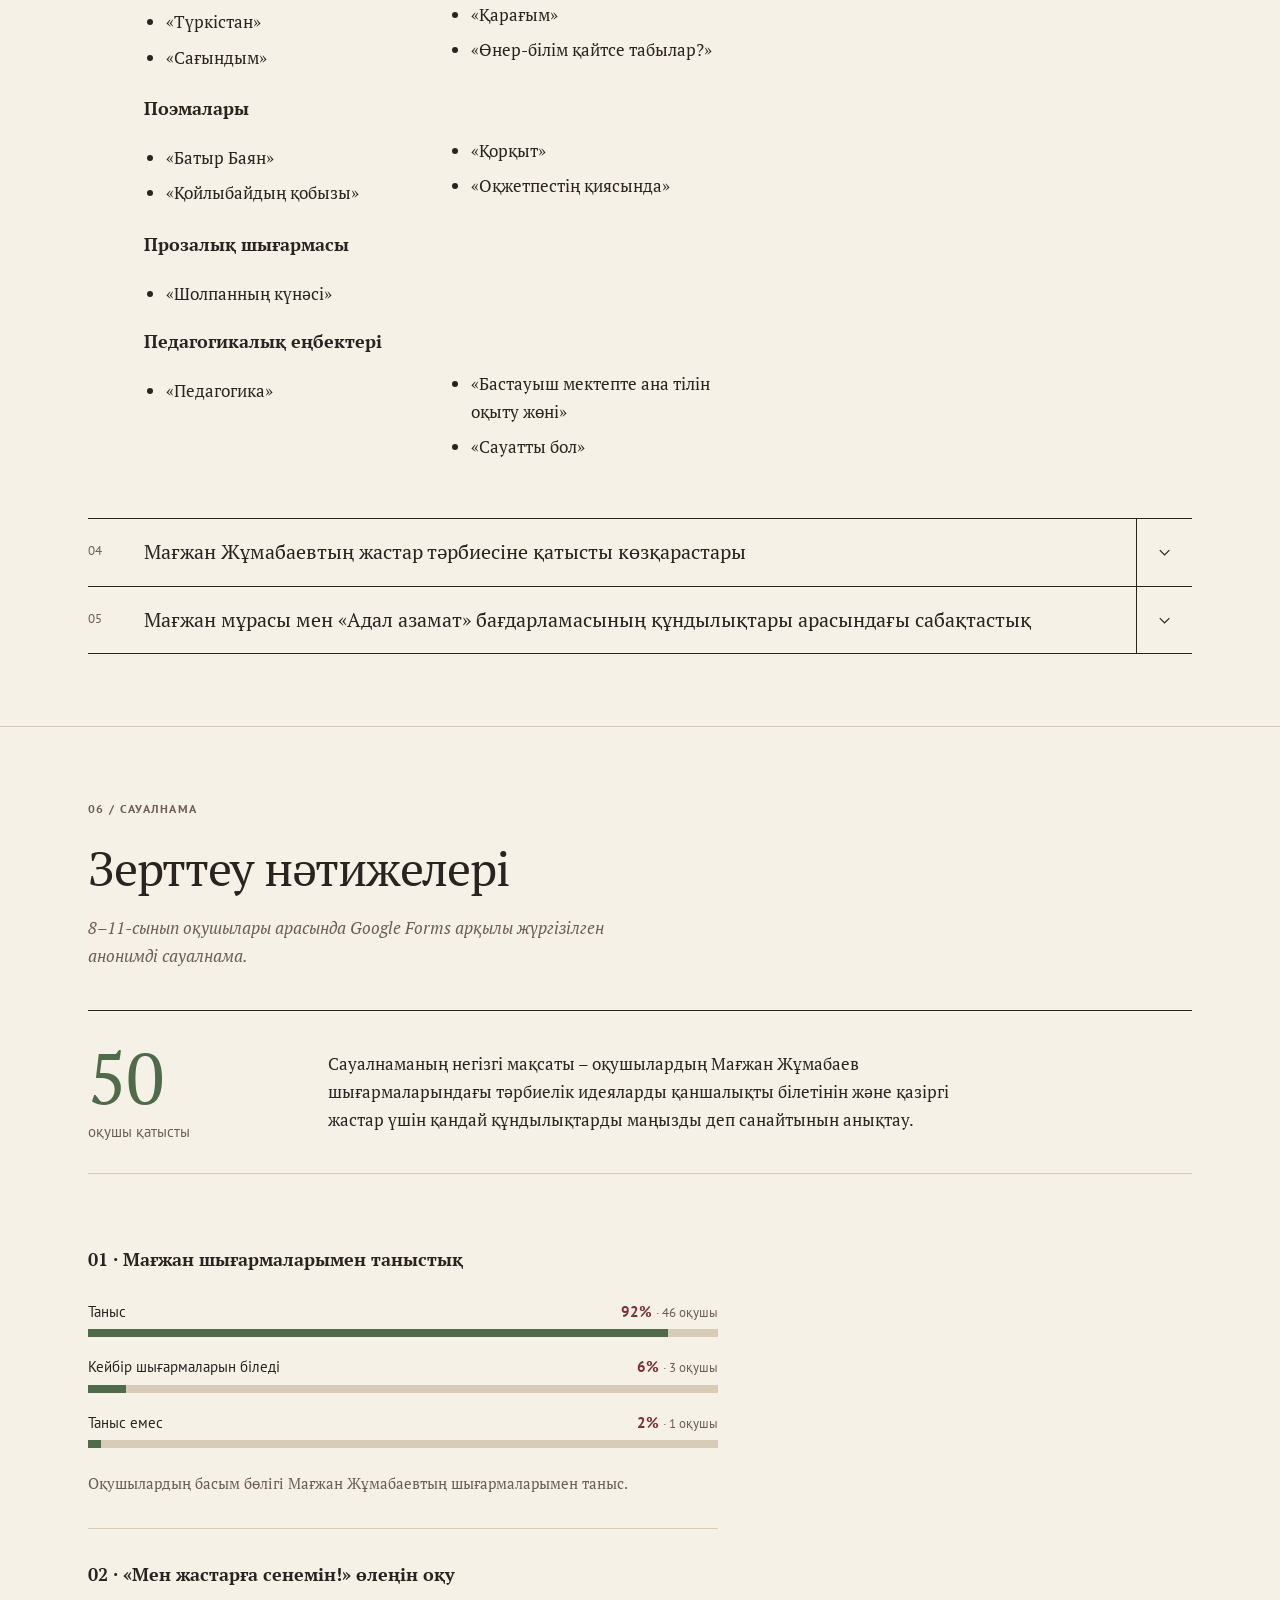
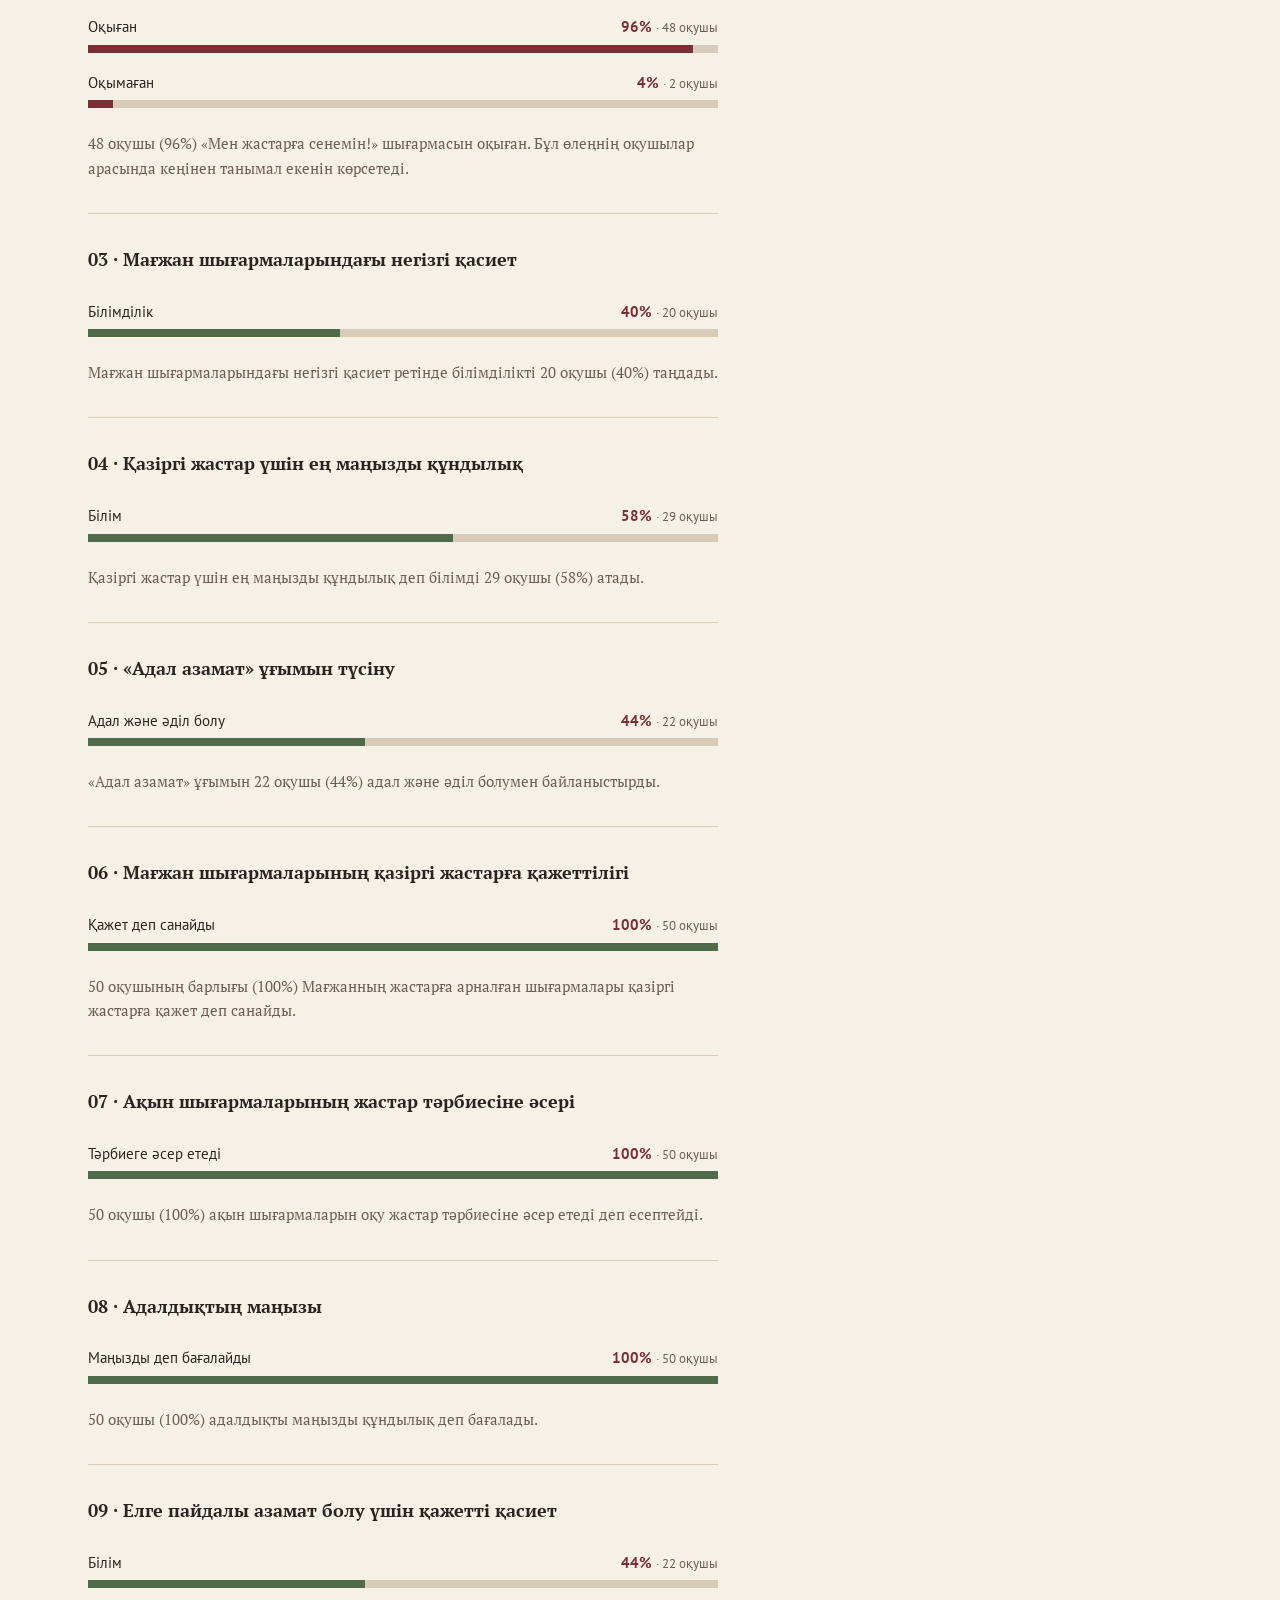
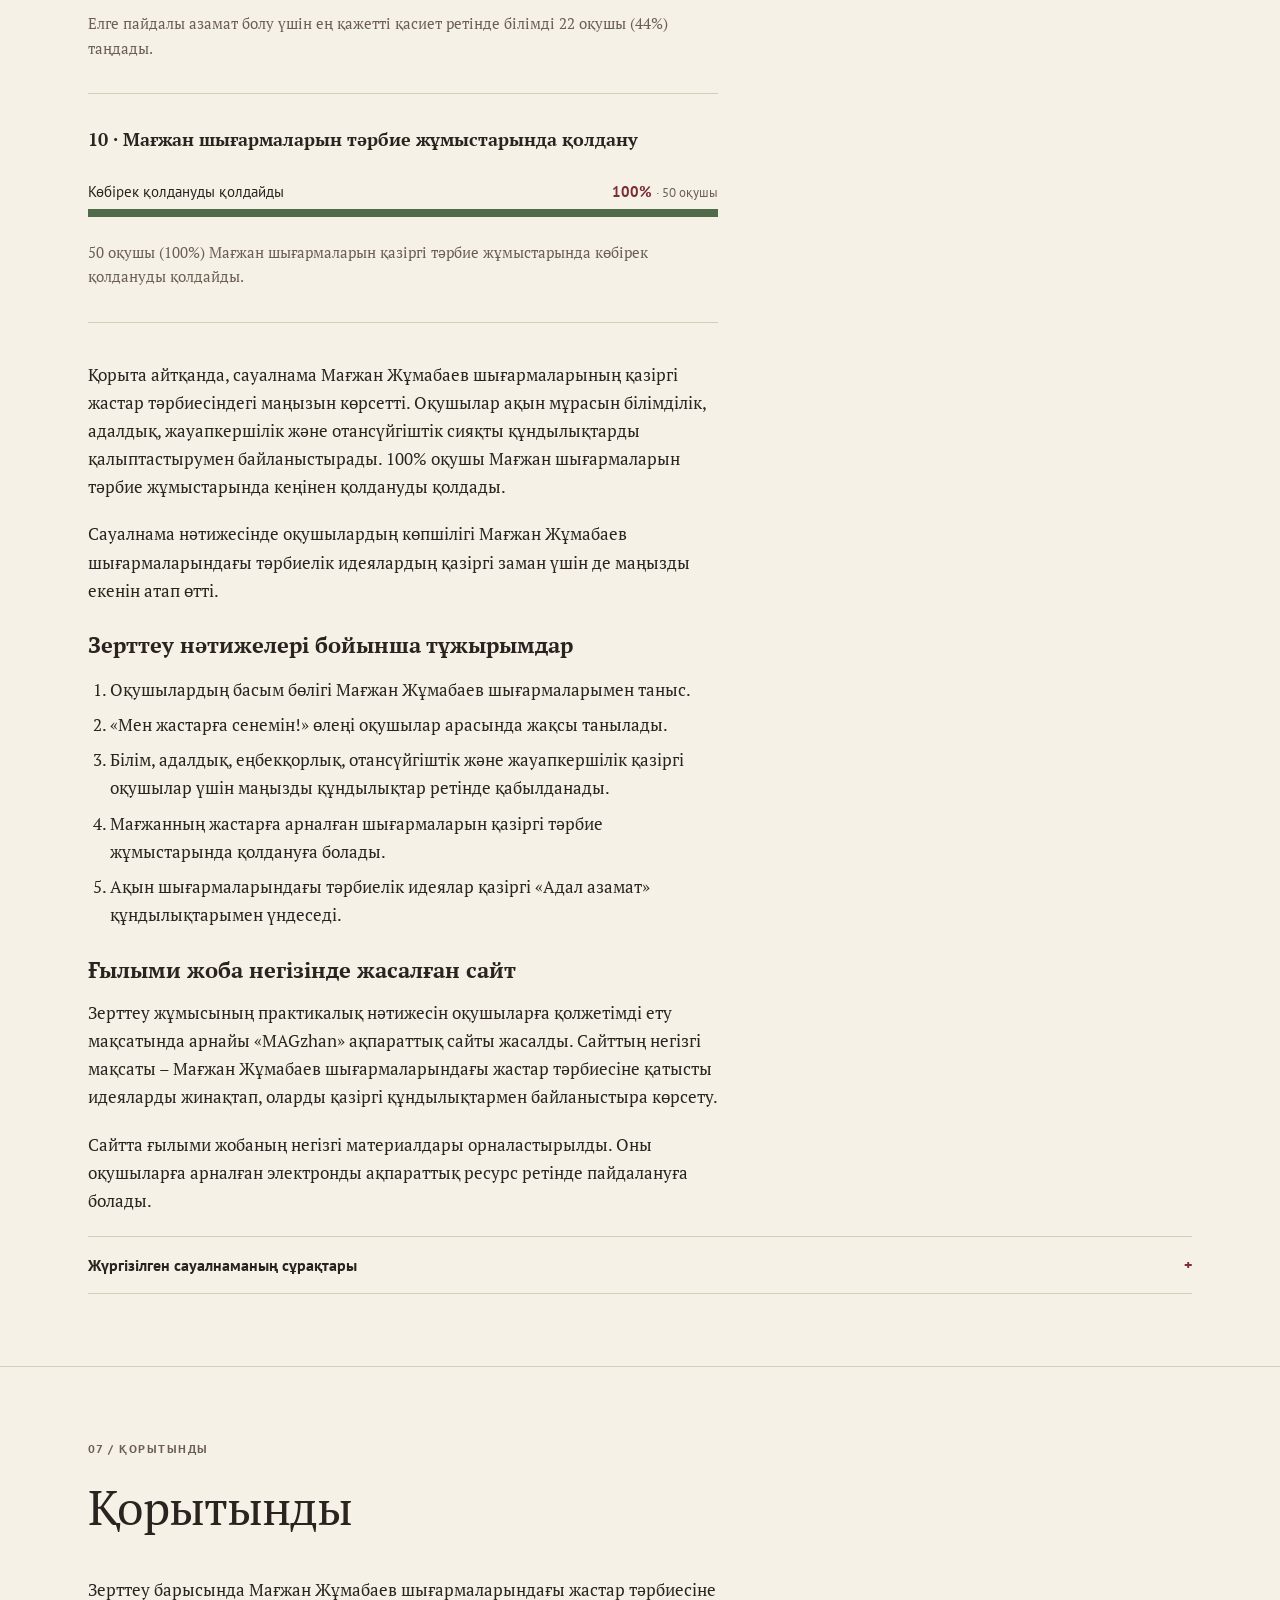
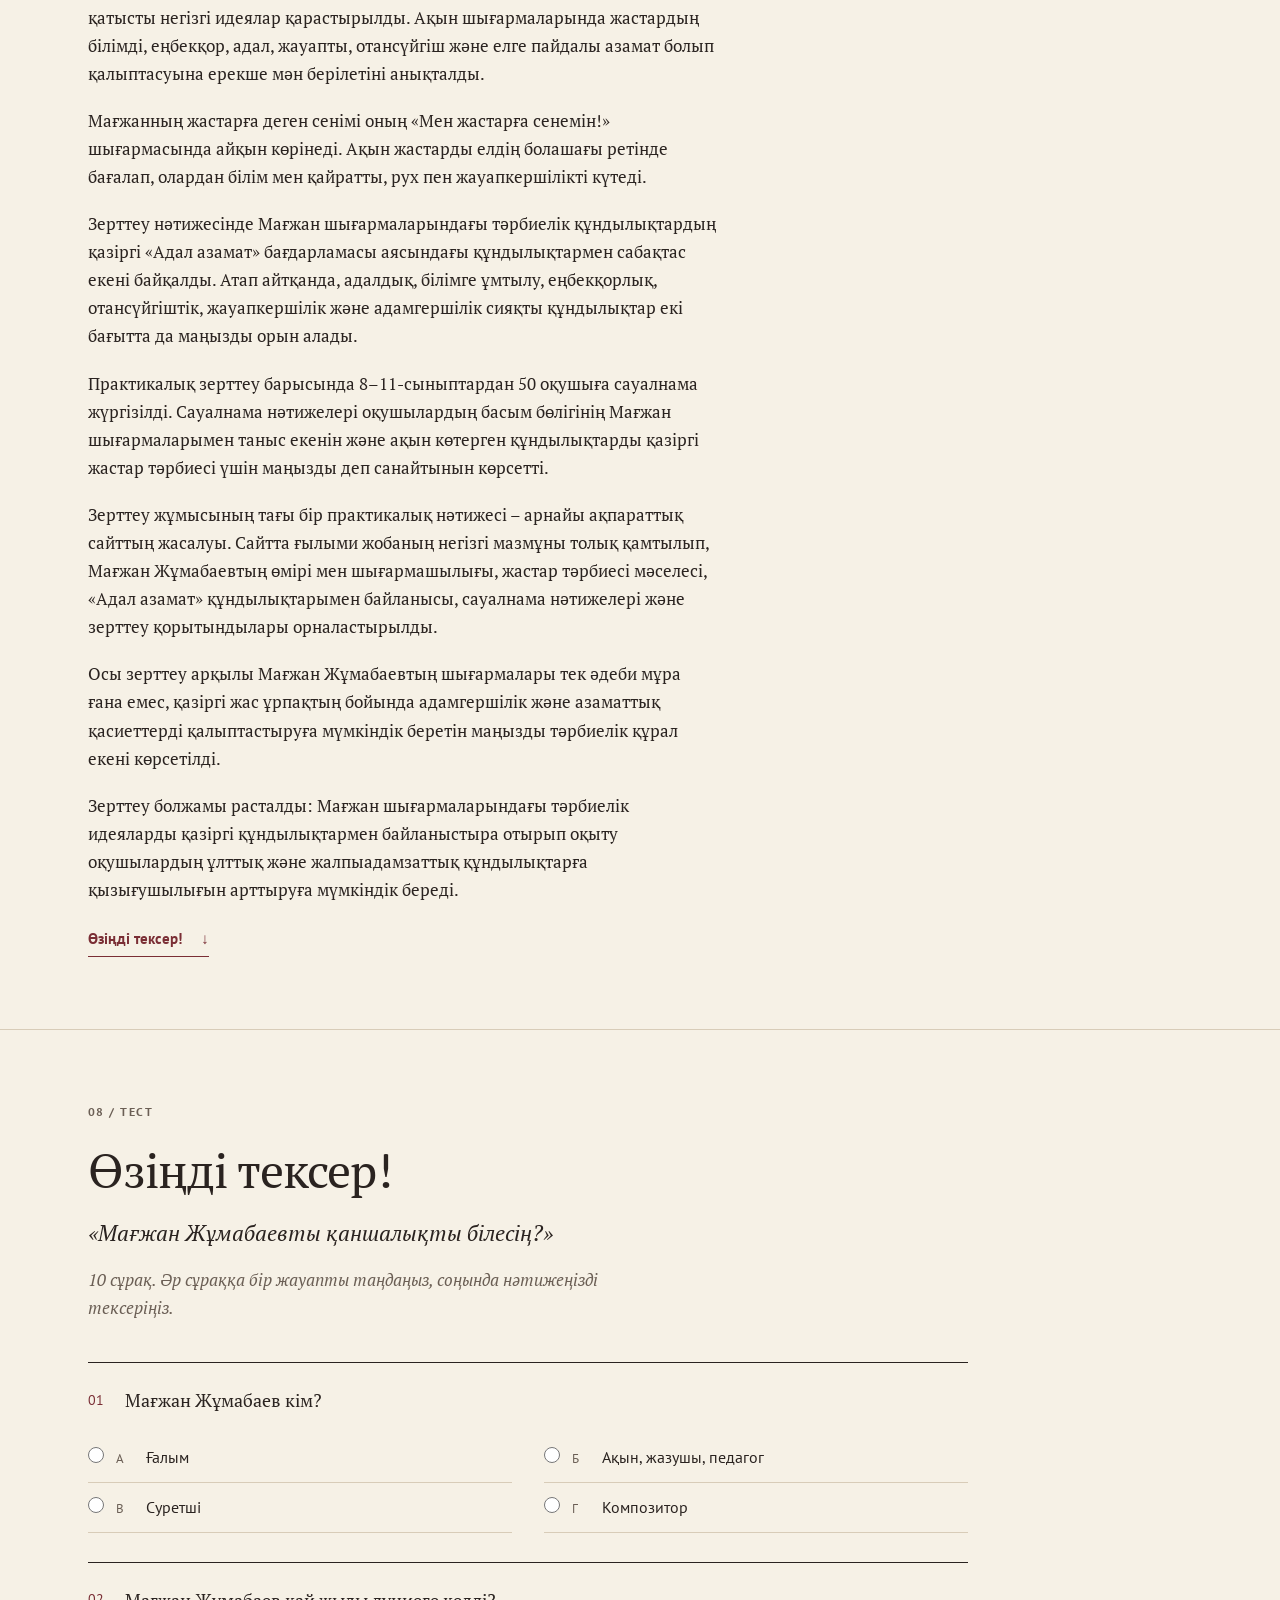
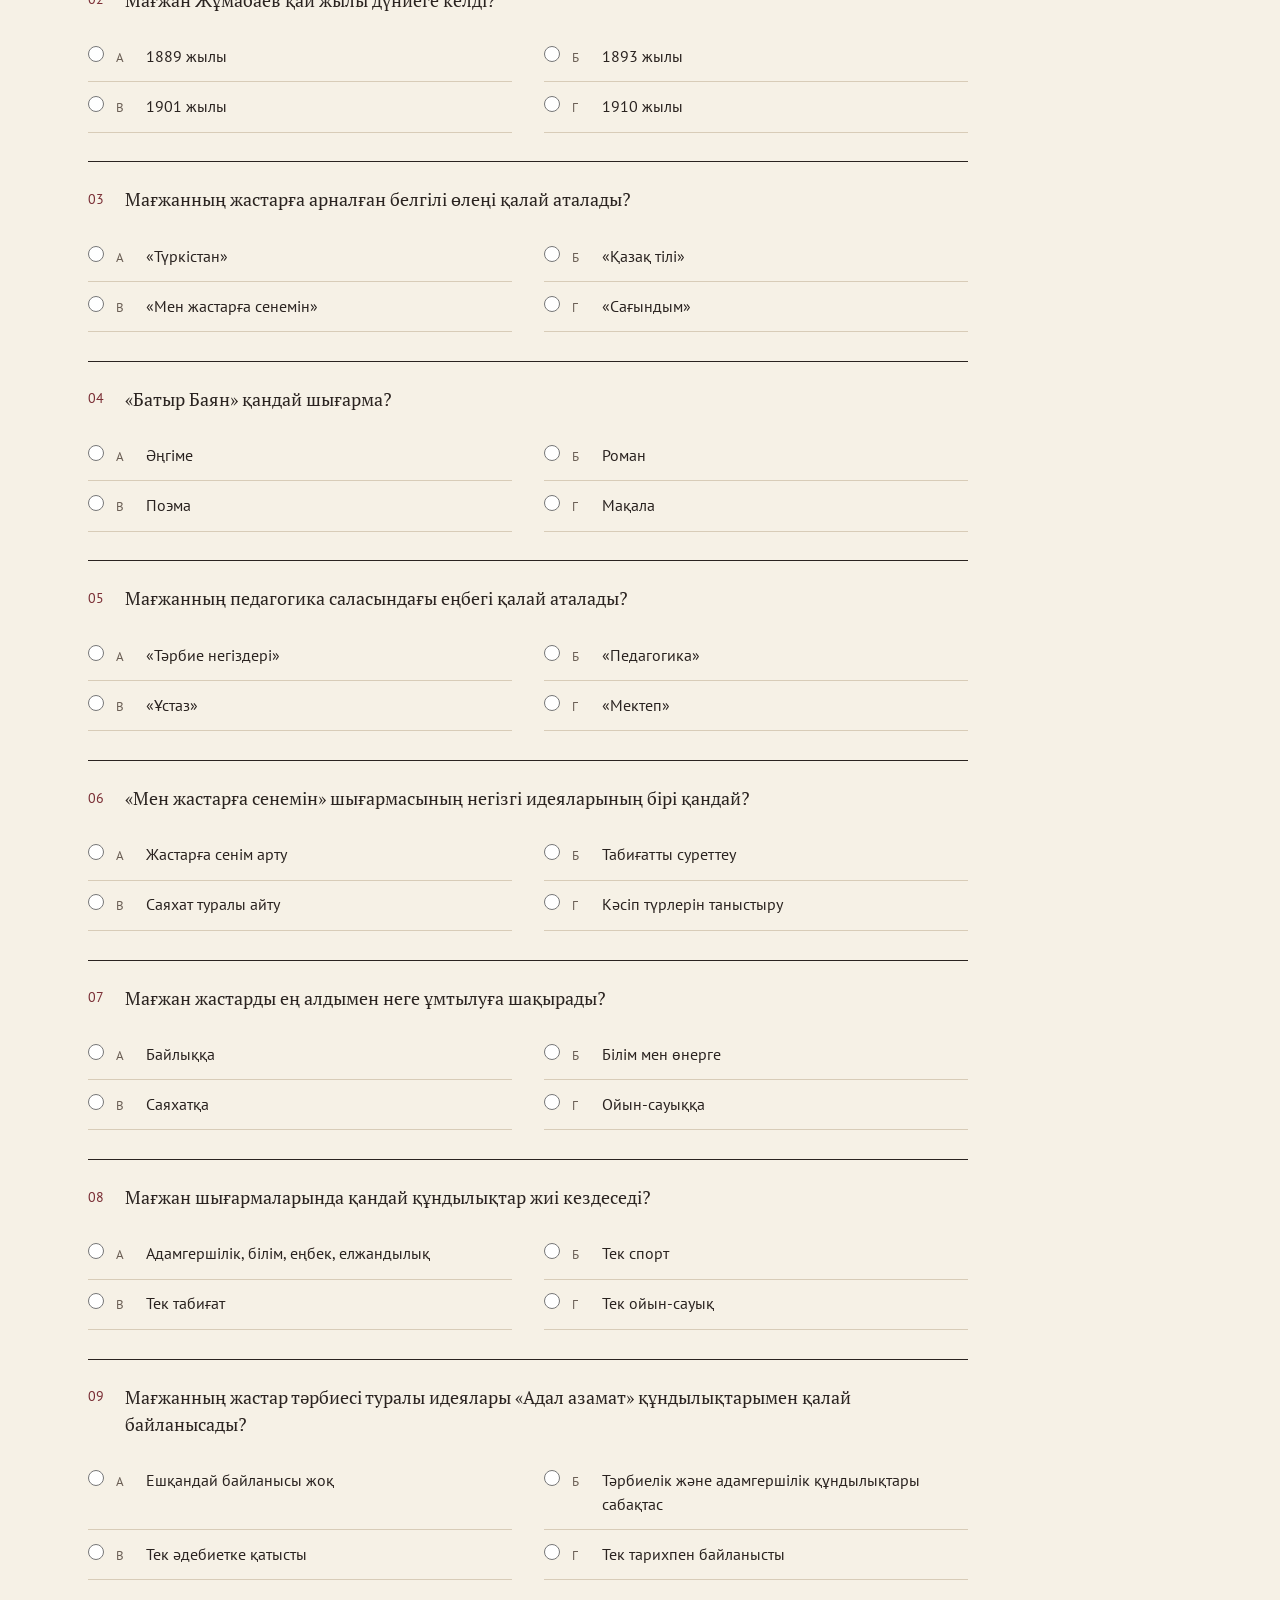
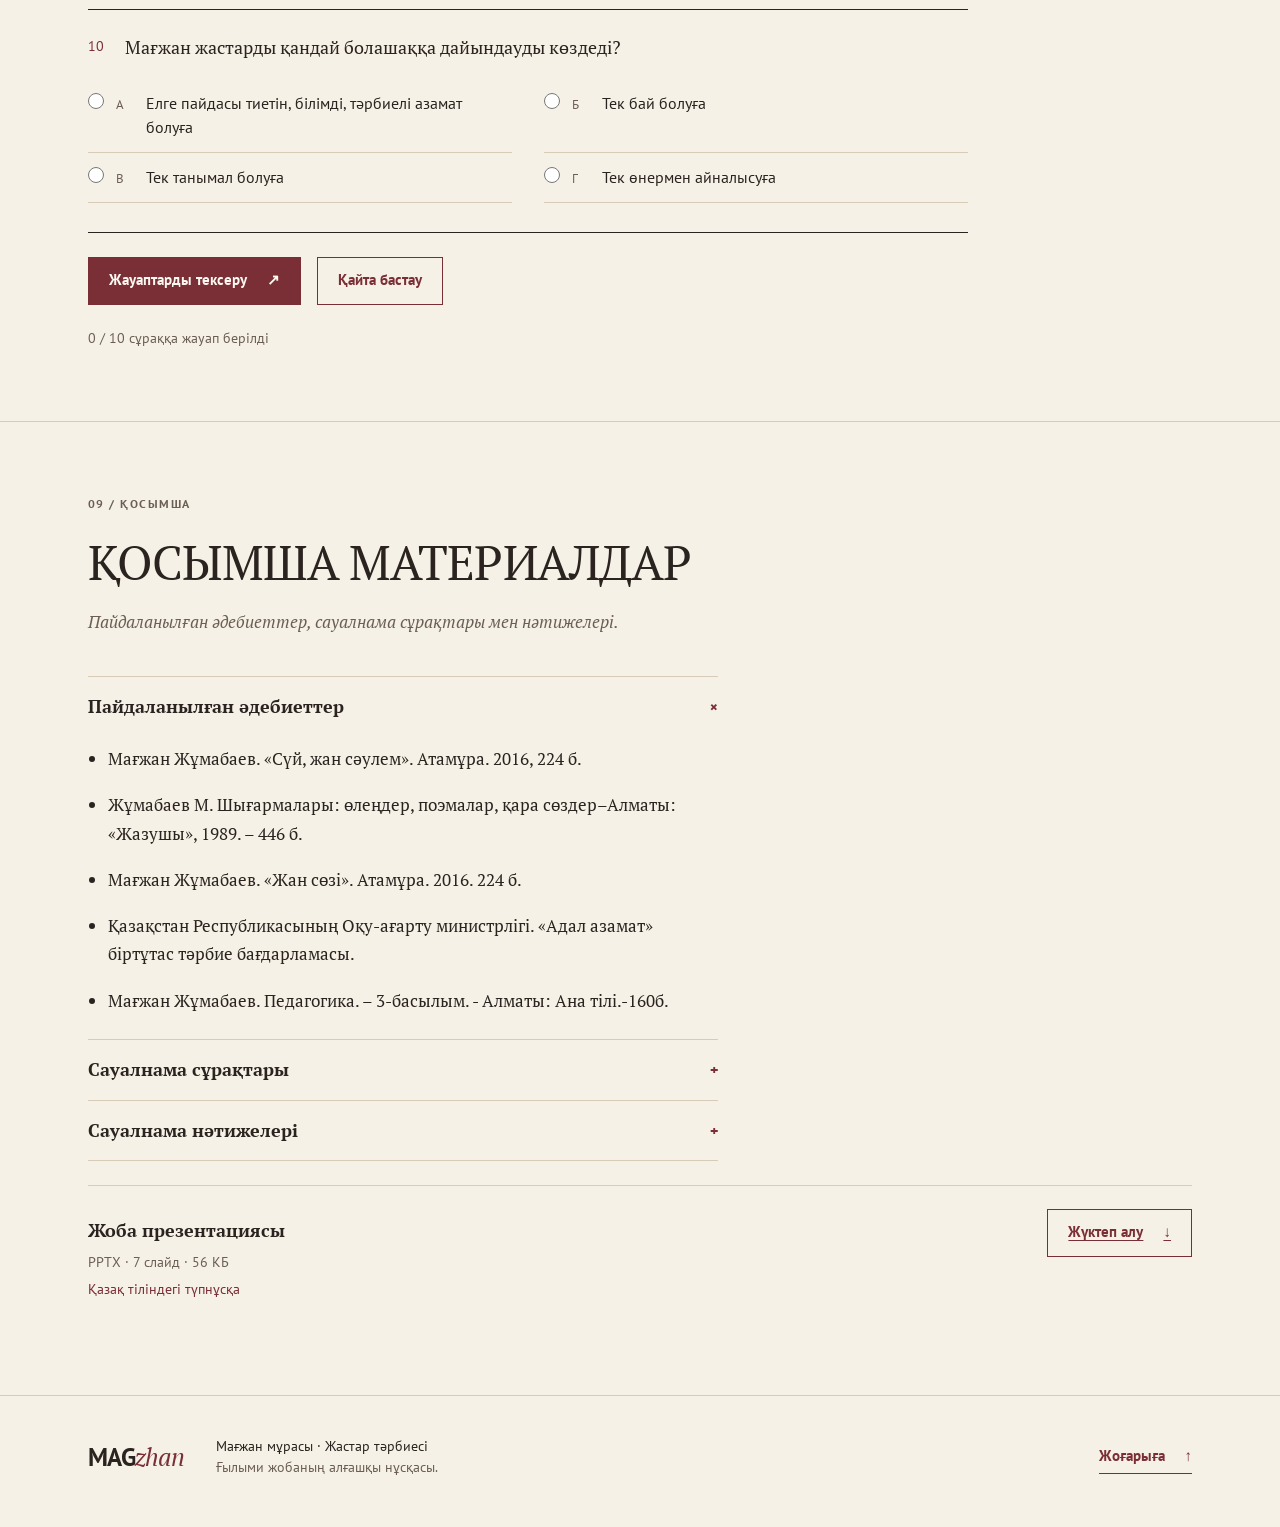
==== commit d2789546: "Add full Russian edition with machine translation notice" ====
--- a/index.html
+++ b/index.html
@@ -9,6 +9,8 @@
 <link rel="preconnect" href="https://fonts.googleapis.com">
 <link rel="preconnect" href="https://fonts.gstatic.com" crossorigin>
 <link href="https://fonts.googleapis.com/css2?family=PT+Sans:wght@400;700&family=PT+Serif:ital,wght@0,400;0,700;1,400&display=swap" rel="stylesheet">
+<link rel="alternate" hreflang="kk" href="index.html">
+<link rel="alternate" hreflang="ru" href="ru.html">
 <link rel="icon" href="favicon.svg" type="image/svg+xml">
 <link rel="stylesheet" href="style.css">
 <script src="main.js" defer></script>
@@ -20,7 +22,7 @@
 <header class="site-header"><div class="wrap header-inner">
 <a class="logo" href="#top" aria-label="MAGzhan — басты бет">MAG<span>zhan</span></a>
 <nav class="main-nav" aria-label="Жоба бөлімдері"><a href="#top" title="Басты бет" class="nav-secondary">Басты бет</a><a href="#bio" title="Мағжан Жұмабаев — өмірбаяны">Өмірбаяны</a><a href="#creativity" title="Мағжан Жұмабаев — шығармашылығы">Шығармашылығы</a><a href="#education" title="Мағжан Жұмабаевтың жастар тәрбиесіне қатысты көзқарастары">Жастар тәрбиесі</a><a href="#values" title="Мағжан мұрасы мен «Адал азамат» бағдарламасының құндылықтары арасындағы сабақтастық" class="nav-secondary">«Адал азамат»</a><a href="#results" title="Зерттеу нәтижелері">Нәтижелер</a><a href="#conclusion" title="Қорытынды" class="nav-secondary">Қорытынды</a><a href="#materials" title="Қосымша материалдар" class="nav-secondary">Материалдар</a></nav>
-<div class="header-actions"><a class="header-quiz" href="#quiz">Өзіңді тексер!</a><div class="lang" role="group" aria-label="Сайт тілі"><button type="button" data-lang="kk" aria-pressed="true" aria-label="Қазақ тілі">KAZ</button><span aria-hidden="true">/</span><button type="button" disabled title="Орысша нұсқа дайындалуда" aria-label="Орысша нұсқа дайындалуда">RUS</button></div></div>
+<div class="header-actions"><a class="header-quiz" href="#quiz">Өзіңді тексер!</a><div class="lang" role="group" aria-label="Сайт тілі"><a href="index.html" data-lang="kk" lang="kk" hreflang="kk" aria-label="Қазақ тілі" aria-current="page">KAZ</a><span aria-hidden="true">/</span><a href="ru.html" data-lang="ru" lang="ru" hreflang="ru" aria-label="Орыс тілі">RUS</a></div></div>
 </div></header>
 <main id="main">
 <section class="hero" id="top" aria-labelledby="hero-title"><div class="wrap hero-grid">
@@ -84,6 +86,6 @@
 <figure class="chart"><figcaption>Ақын шығармаларының жастар тәрбиесіне әсері</figcaption><ul class="chart-rows"><li><div class="chart-label"><span>Тәрбиеге әсер етеді</span><span class="chart-value">100% <small>· 50 оқушы</small></span></div><div class="chart-track" aria-hidden="true"><span style="--value:100%"></span></div></li></ul><p class="chart-note">50 оқушы (100%) ақын шығармаларын оқу жастар тәрбиесіне әсер етеді деп есептейді.</p></figure>
 <figure class="chart"><figcaption>Адалдықтың маңызы</figcaption><ul class="chart-rows"><li><div class="chart-label"><span>Маңызды деп бағалайды</span><span class="chart-value">100% <small>· 50 оқушы</small></span></div><div class="chart-track" aria-hidden="true"><span style="--value:100%"></span></div></li></ul><p class="chart-note">50 оқушы (100%) адалдықты маңызды құндылық деп бағалады.</p></figure>
 <figure class="chart"><figcaption>Елге пайдалы азамат болу үшін қажетті қасиет</figcaption><ul class="chart-rows"><li><div class="chart-label"><span>Білім</span><span class="chart-value">44% <small>· 22 оқушы</small></span></div><div class="chart-track" aria-hidden="true"><span style="--value:44%"></span></div></li></ul><p class="chart-note">Елге пайдалы азамат болу үшін ең қажетті қасиет ретінде білімді 22 оқушы (44%) таңдады.</p></figure>
-<figure class="chart"><figcaption>Мағжан шығармаларын тәрбие жұмыстарында қолдану</figcaption><ul class="chart-rows"><li><div class="chart-label"><span>Көбірек қолдануды қолдайды</span><span class="chart-value">100% <small>· 50 оқушы</small></span></div><div class="chart-track" aria-hidden="true"><span style="--value:100%"></span></div></li></ul><p class="chart-note">50 оқушы (100%) Мағжан шығармаларын қазіргі тәрбие жұмыстарында көбірек қолдануды қолдайды.</p></figure></div></details></div><aside class="material-download" aria-labelledby="presentation-title"><div><h3 id="presentation-title">Жоба презентациясы</h3><p>PPTX · 7 слайд · 56 КБ</p></div><a class="button secondary" href="presentation.pptx" download="MAGzhan-presentation.pptx" data-ready="true" aria-label="Жоба презентациясын жүктеп алу">Жүктеп алу <span aria-hidden="true">↓</span></a></aside></div></section>
+<figure class="chart"><figcaption>Мағжан шығармаларын тәрбие жұмыстарында қолдану</figcaption><ul class="chart-rows"><li><div class="chart-label"><span>Көбірек қолдануды қолдайды</span><span class="chart-value">100% <small>· 50 оқушы</small></span></div><div class="chart-track" aria-hidden="true"><span style="--value:100%"></span></div></li></ul><p class="chart-note">50 оқушы (100%) Мағжан шығармаларын қазіргі тәрбие жұмыстарында көбірек қолдануды қолдайды.</p></figure></div></details></div><aside class="material-download" aria-labelledby="presentation-title"><div><h3 id="presentation-title">Жоба презентациясы</h3><p>PPTX · 7 слайд · 56 КБ</p><p class="download-language">Қазақ тіліндегі түпнұсқа</p></div><a class="button secondary" href="presentation.pptx" download="MAGzhan-presentation.pptx" data-ready="true" aria-label="Жоба презентациясын жүктеп алу">Жүктеп алу <span aria-hidden="true">↓</span></a></aside></div></section>
 </main><footer><div class="wrap footer-inner"><a class="logo footer-logo" href="#top">MAG<span>zhan</span></a><p>Мағжан мұрасы · Жастар тәрбиесі<br><span>Ғылыми жобаның алғашқы нұсқасы.</span></p><a class="text-link" href="#top">Жоғарыға <span aria-hidden="true">↑</span></a></div></footer><div class="toast" id="toast" role="status" aria-live="polite"></div>
 </body></html>
--- a/style.css
+++ b/style.css
@@ -44,8 +44,8 @@
 .header-quiz { font: 700 .95rem/1.4 var(--sans); color: var(--accent); text-decoration: none; white-space: nowrap; padding: .8rem 0; }
 .header-quiz:hover { text-decoration: underline; }
 .lang { display: flex; align-items: center; gap: .4rem; border-left: 1px solid var(--line); padding-left: 1rem; font: .85rem/1 var(--sans); }
-.lang button { background: transparent; border: 0; color: var(--muted); padding: .7rem .2rem; min-height: 44px; font: 700 .85rem/1 var(--sans); }
-.lang button[aria-pressed="true"] { color: var(--accent); text-decoration: underline; text-underline-offset: .5em; }
+.lang a { background: transparent; border: 0; color: var(--muted); padding: .7rem .2rem; min-height: 44px; font: 700 .85rem/1 var(--sans); }
+.lang a[aria-current="page"] { color: var(--accent); text-decoration: underline; text-underline-offset: .5em; }
 .lang span { color: var(--line); }
 .hero { padding: 4rem 0 4.5rem; border-bottom: 1px solid var(--ink); }
 .hero-grid { display: grid; grid-template-columns: 1.2fr .8fr; gap: 4rem; align-items: start; }
@@ -249,7 +249,7 @@
   .header-actions { gap: .6rem; }
   .header-quiz { font-size: .82rem; }
   .lang { gap: .2rem; padding-left: .6rem; }
-  .lang button { font-size: .78rem; }
+  .lang a { font-size: .78rem; }
   .main-nav { grid-template-columns: repeat(2, minmax(0, 1fr)); }
   .main-nav .nav-secondary { display: none; }
   .hero h1 { font-size: 3.5rem; }
@@ -288,3 +288,11 @@
   .quiz-actions, .lang, .toast { display: none; }
   .files { max-height: none; }
 }
+
+/* Language editions and translation disclosure. */
+.lang a { text-decoration: none; display: inline-flex; align-items: center; }
+.translation-notice { padding-top: 1.5rem; }
+.translation-notice > div { border-left: 2px solid var(--accent); background: var(--panel); padding: 1rem 1.2rem; font: .9rem/1.6 var(--sans); }
+.translation-notice h2 { margin: 0 0 .4rem; color: var(--accent); font-size: 1rem; }
+.translation-notice p { margin: 0; max-width: 100ch; }
+.material-download .download-language { margin-top: .35rem; color: var(--accent); font-size: .85rem; }
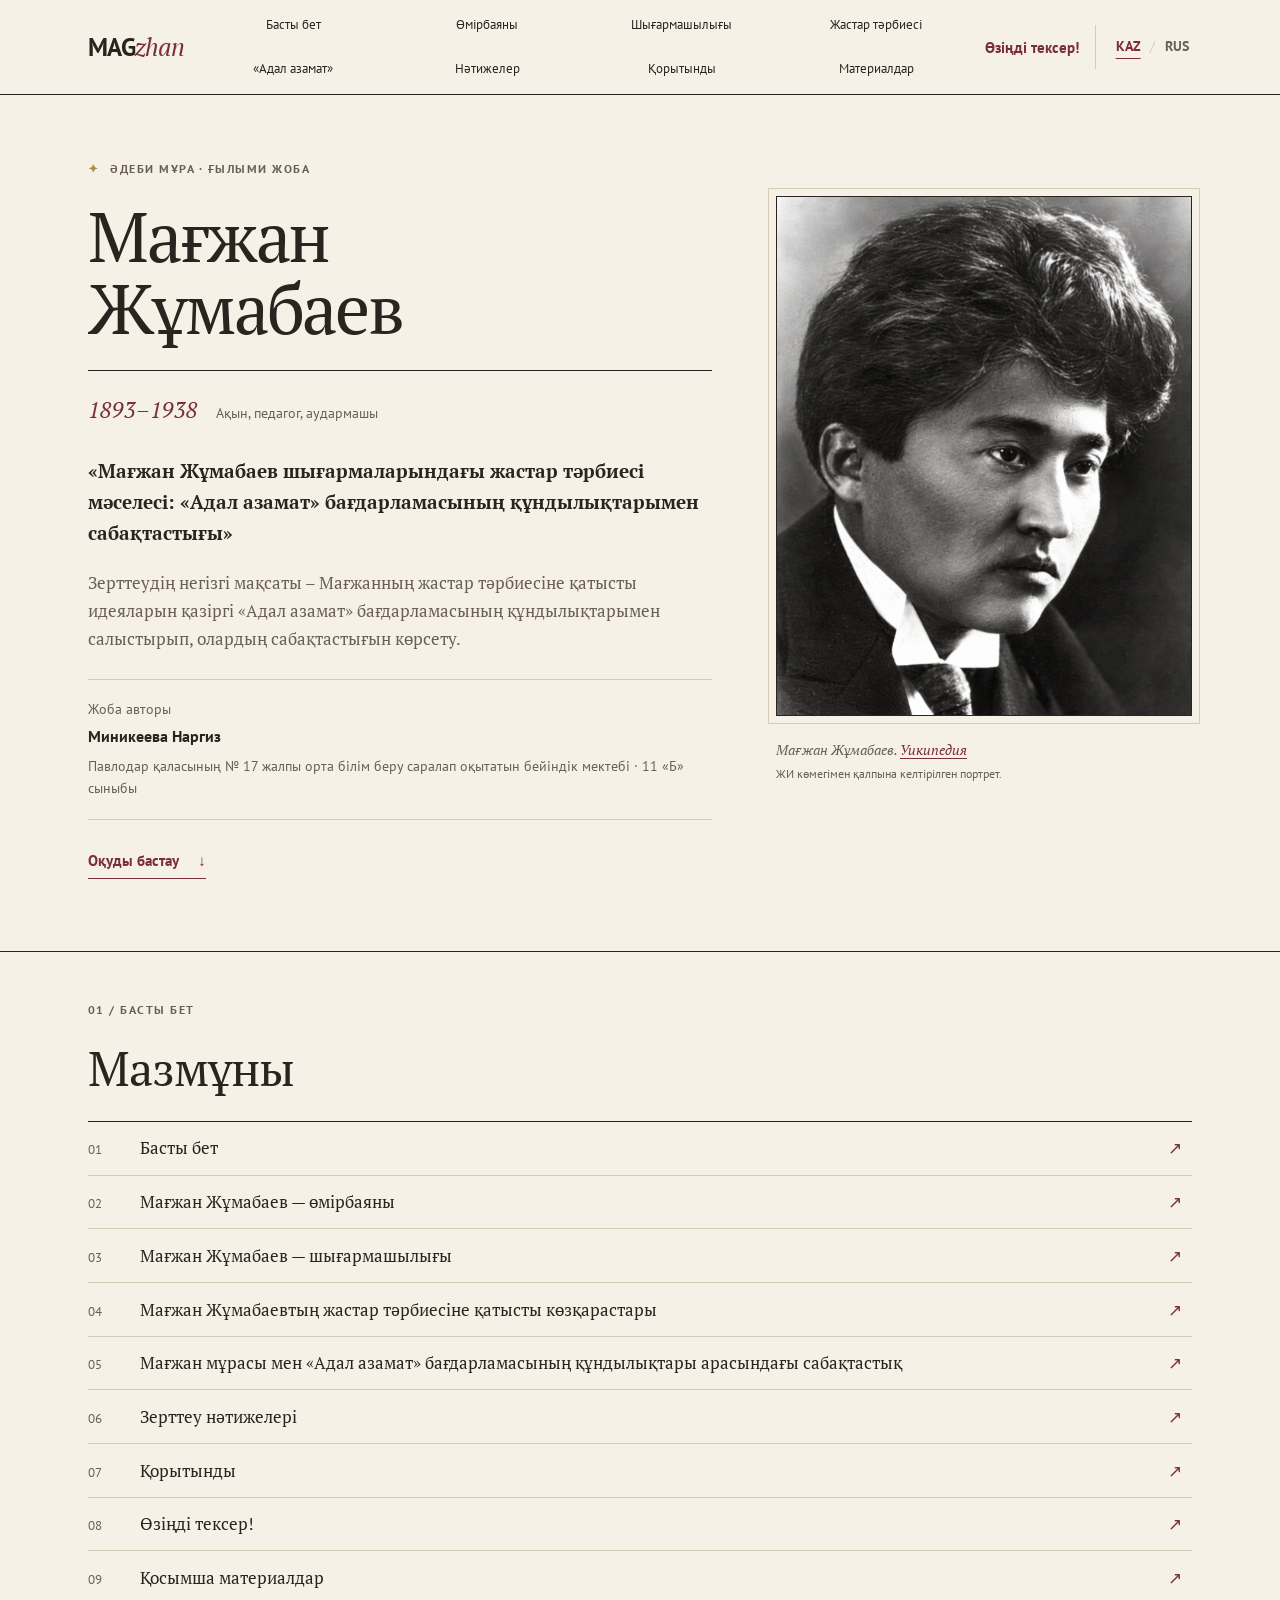
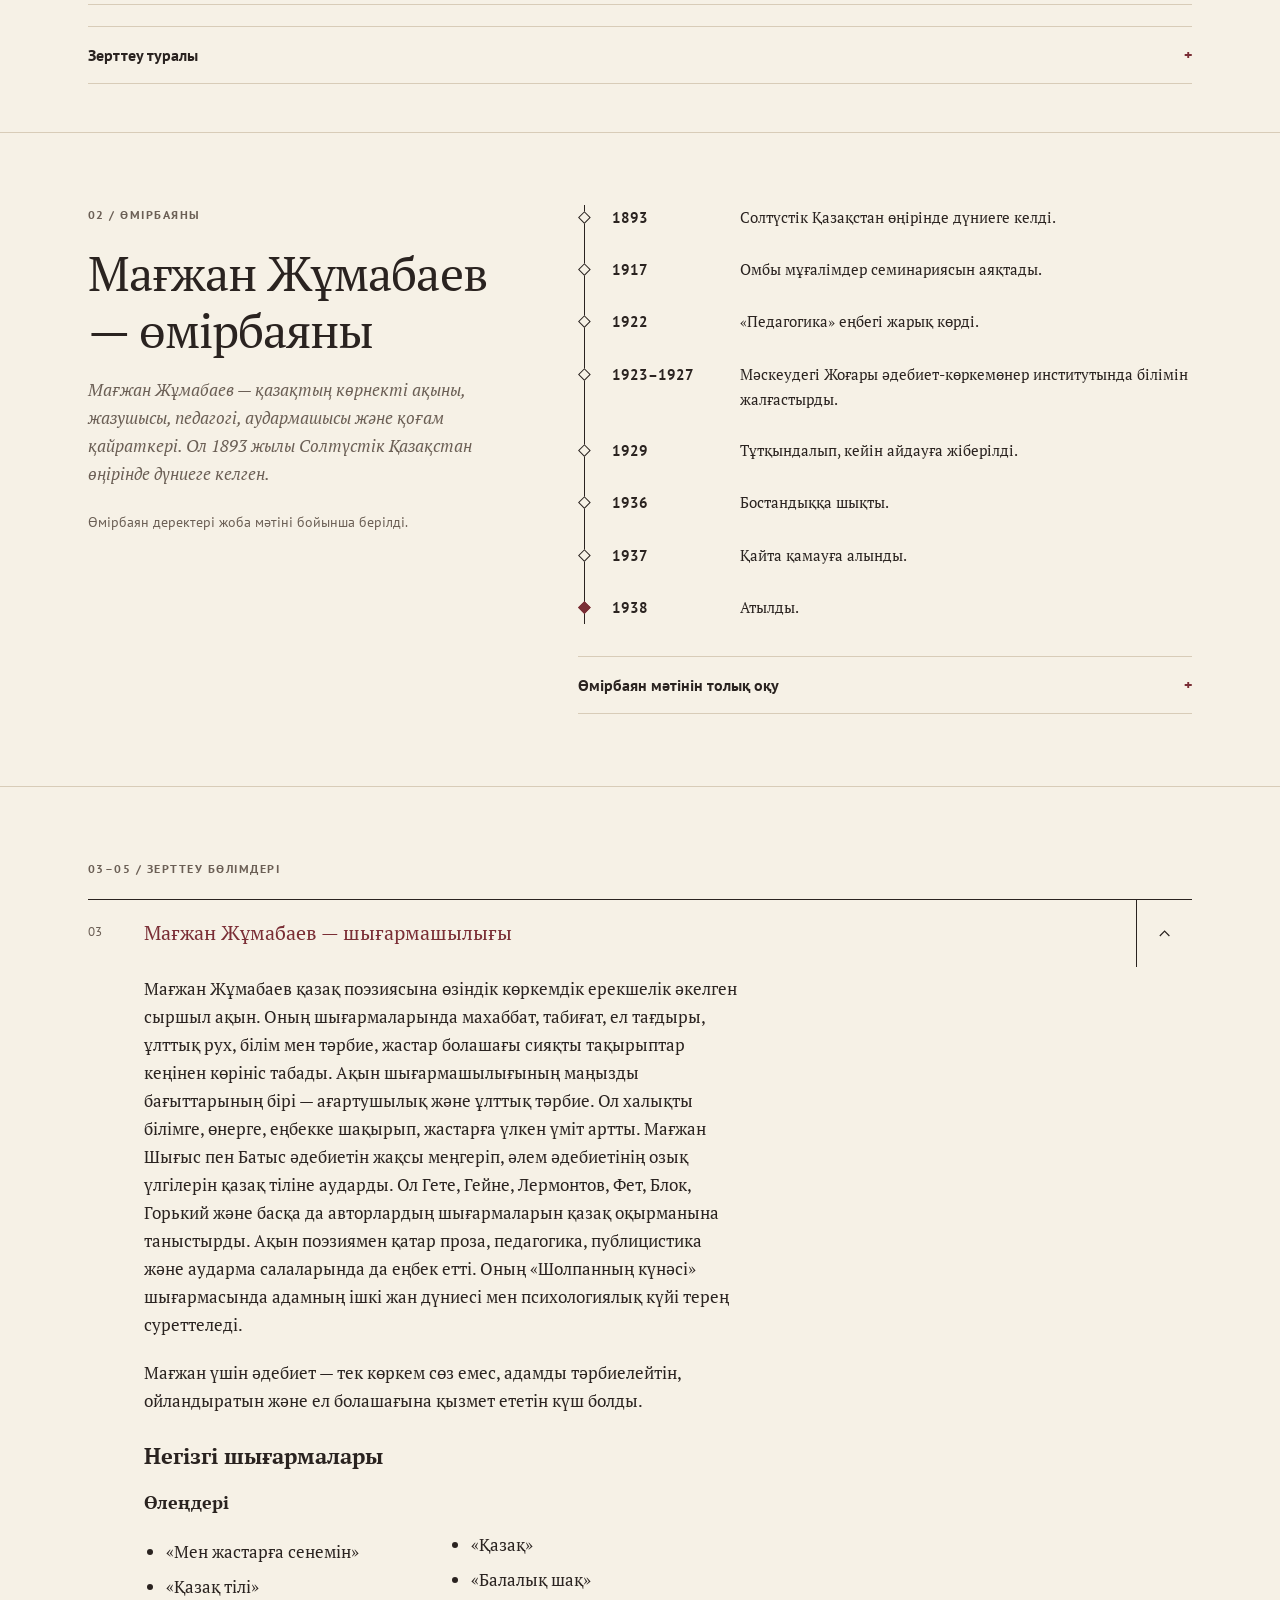
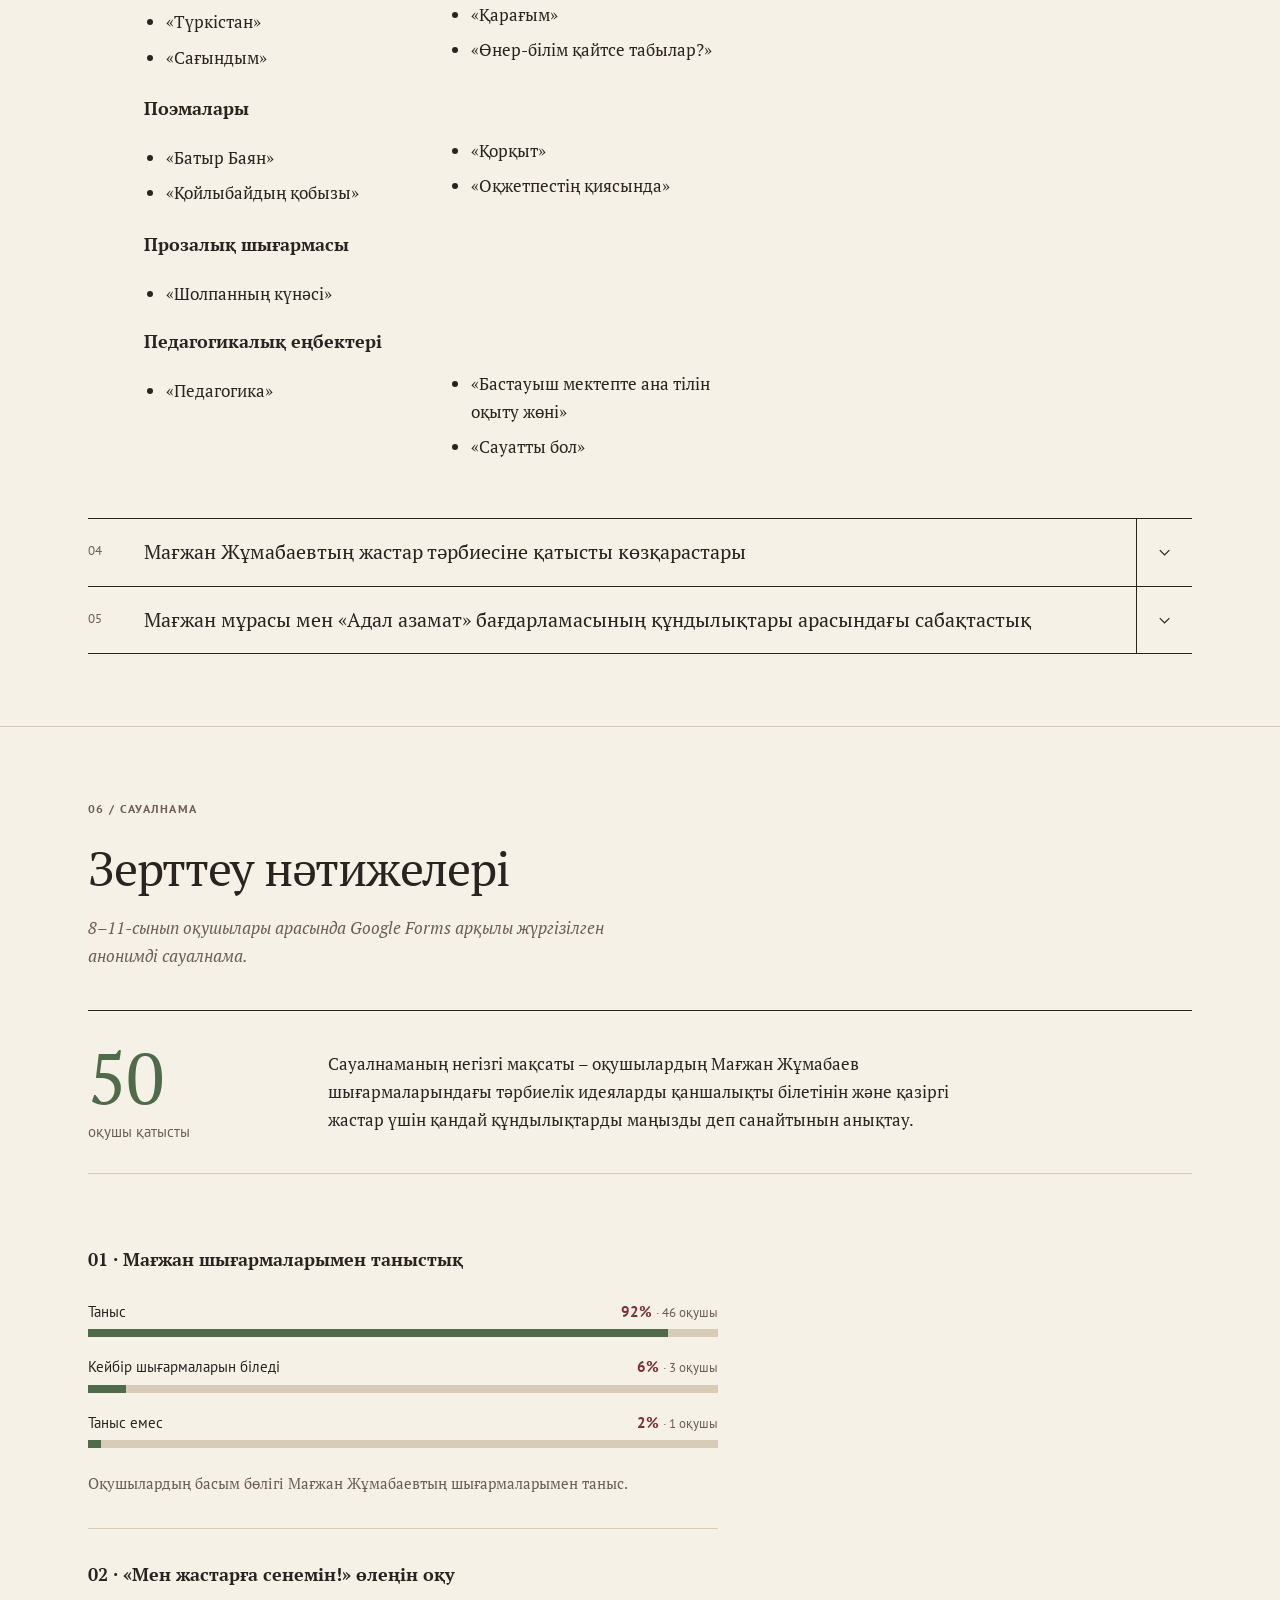
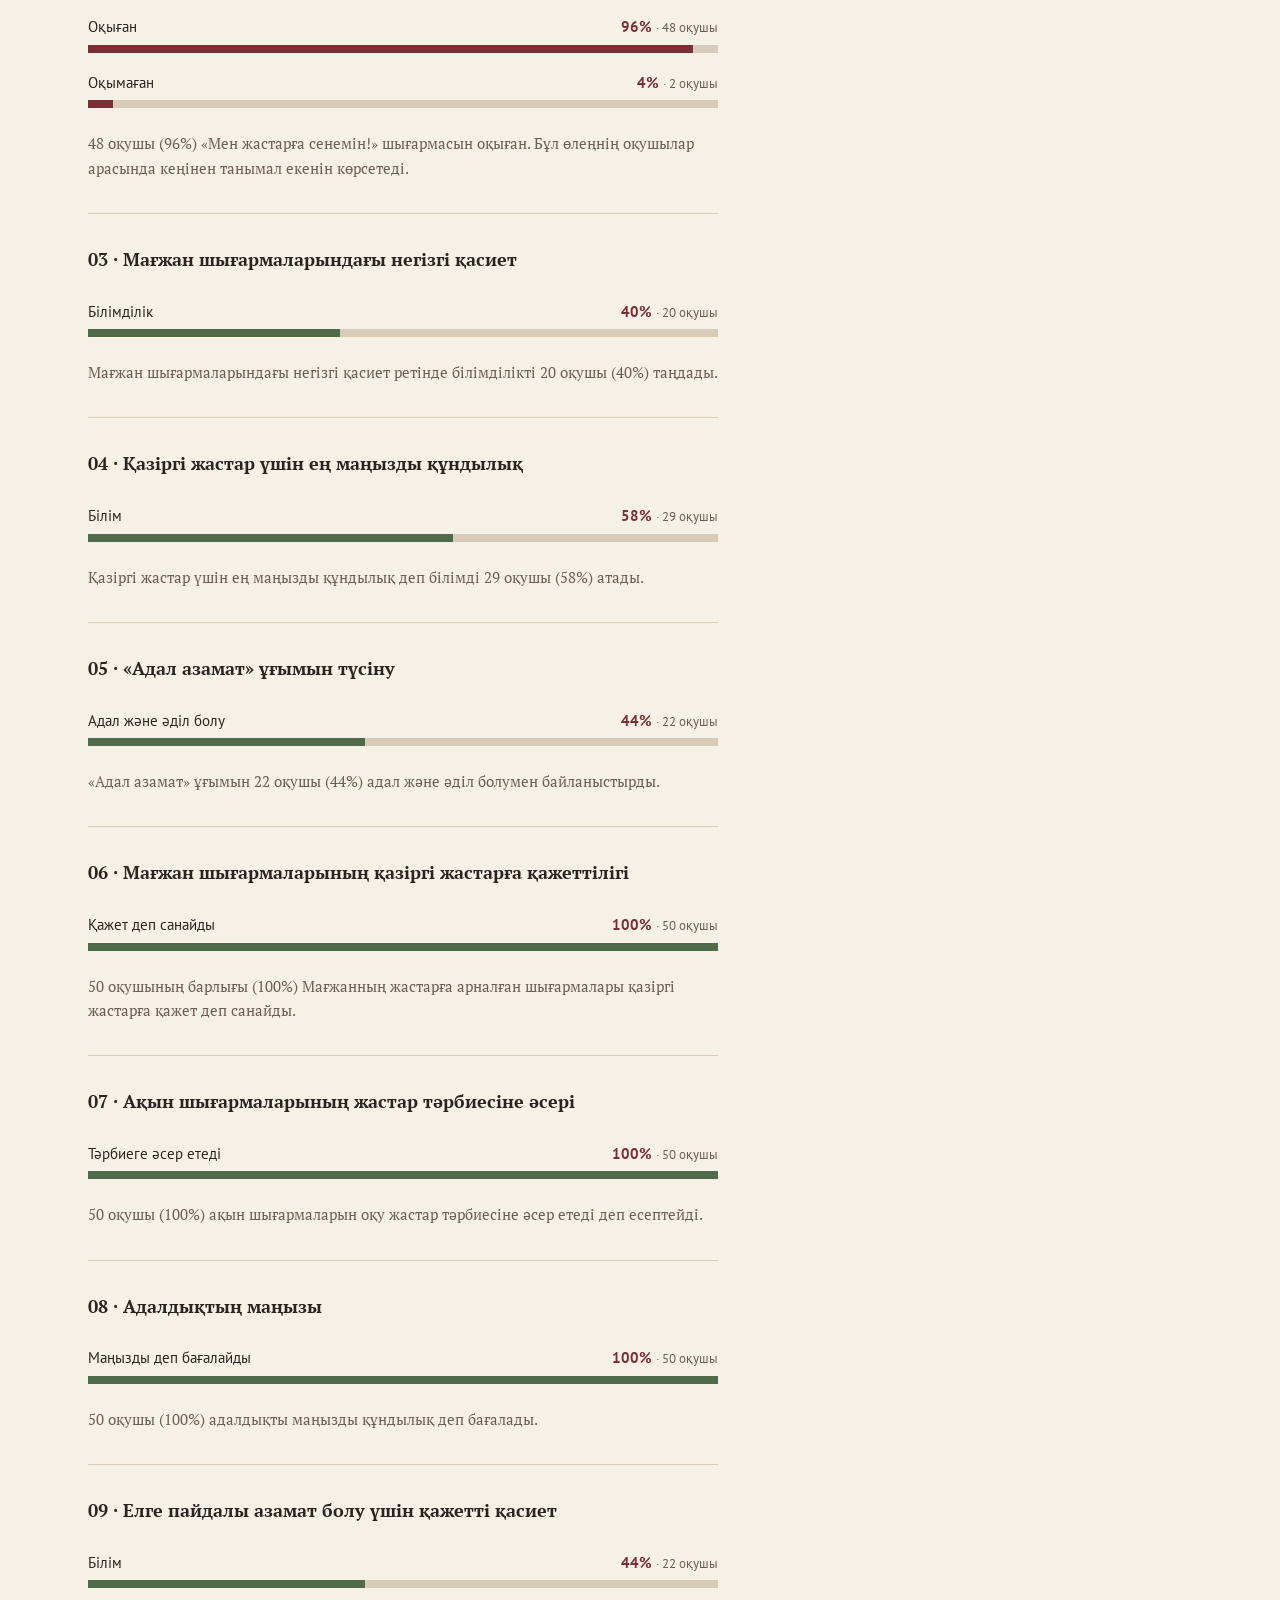
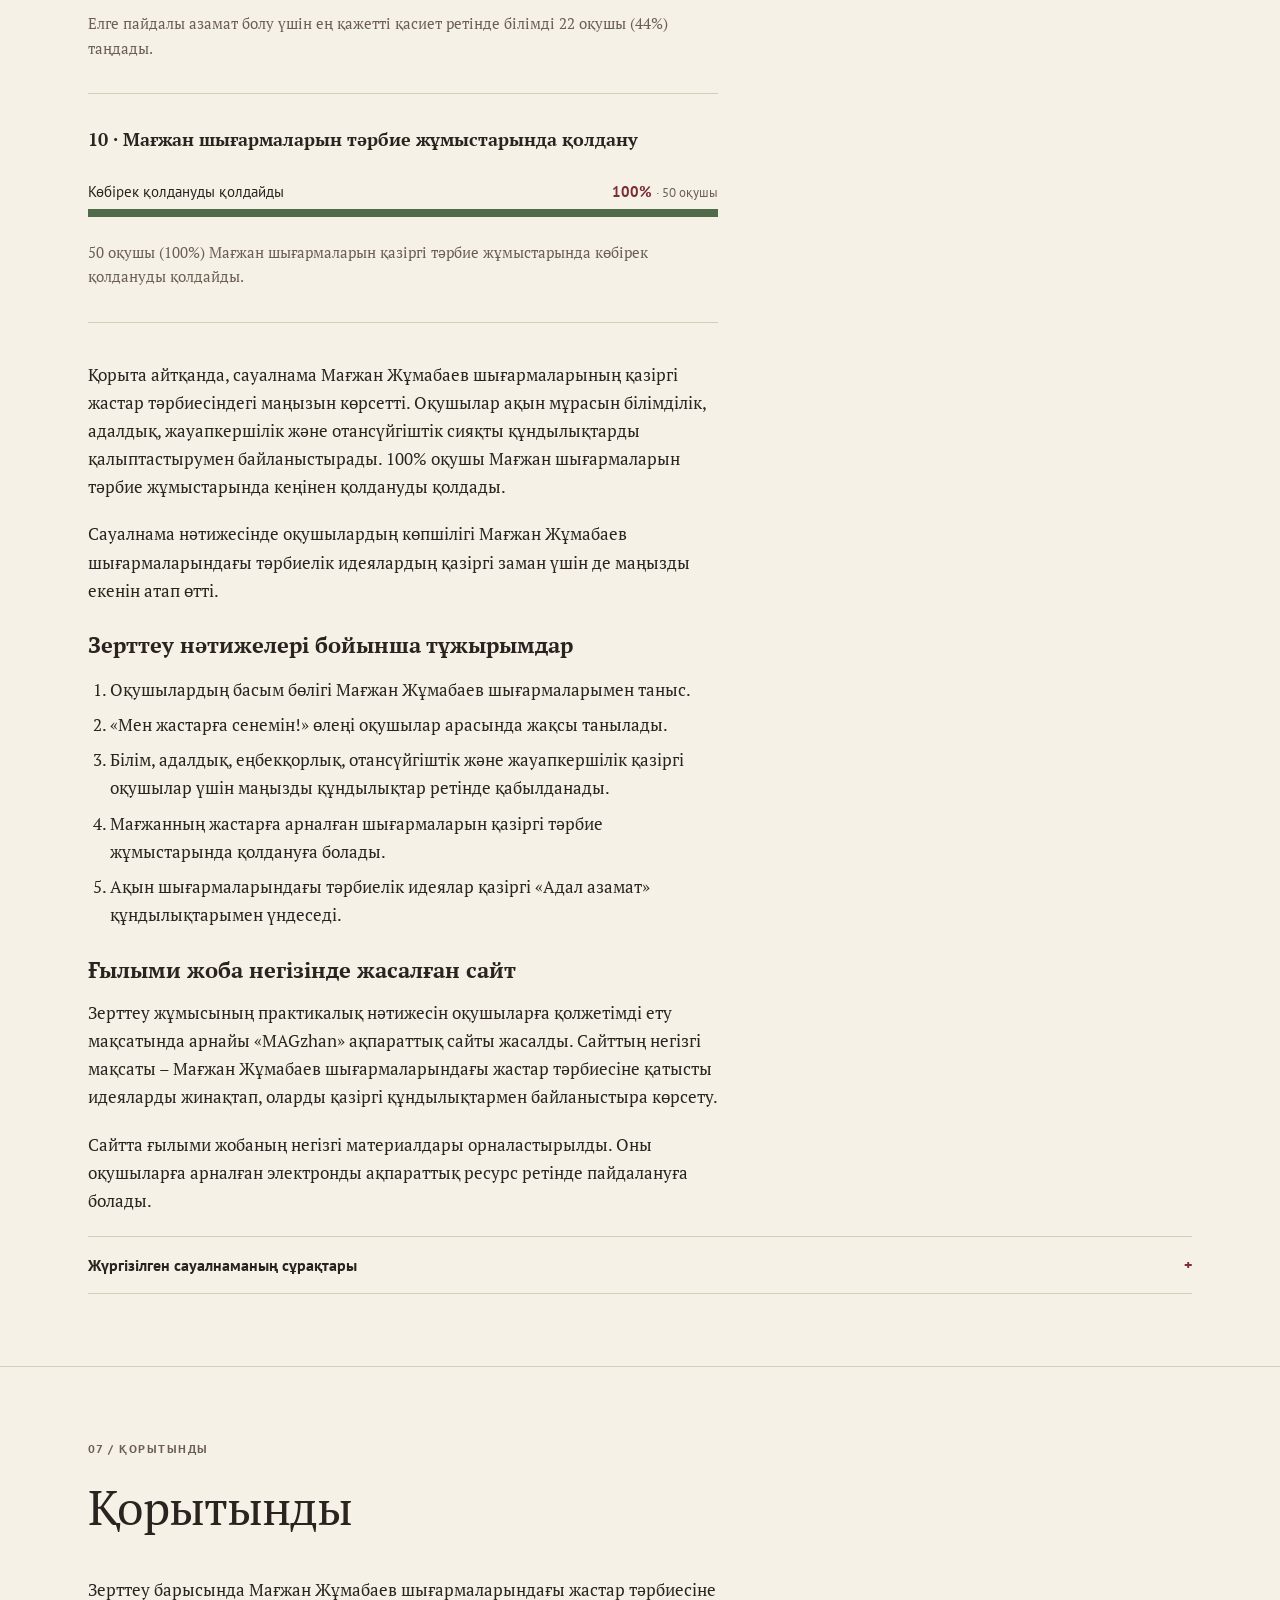
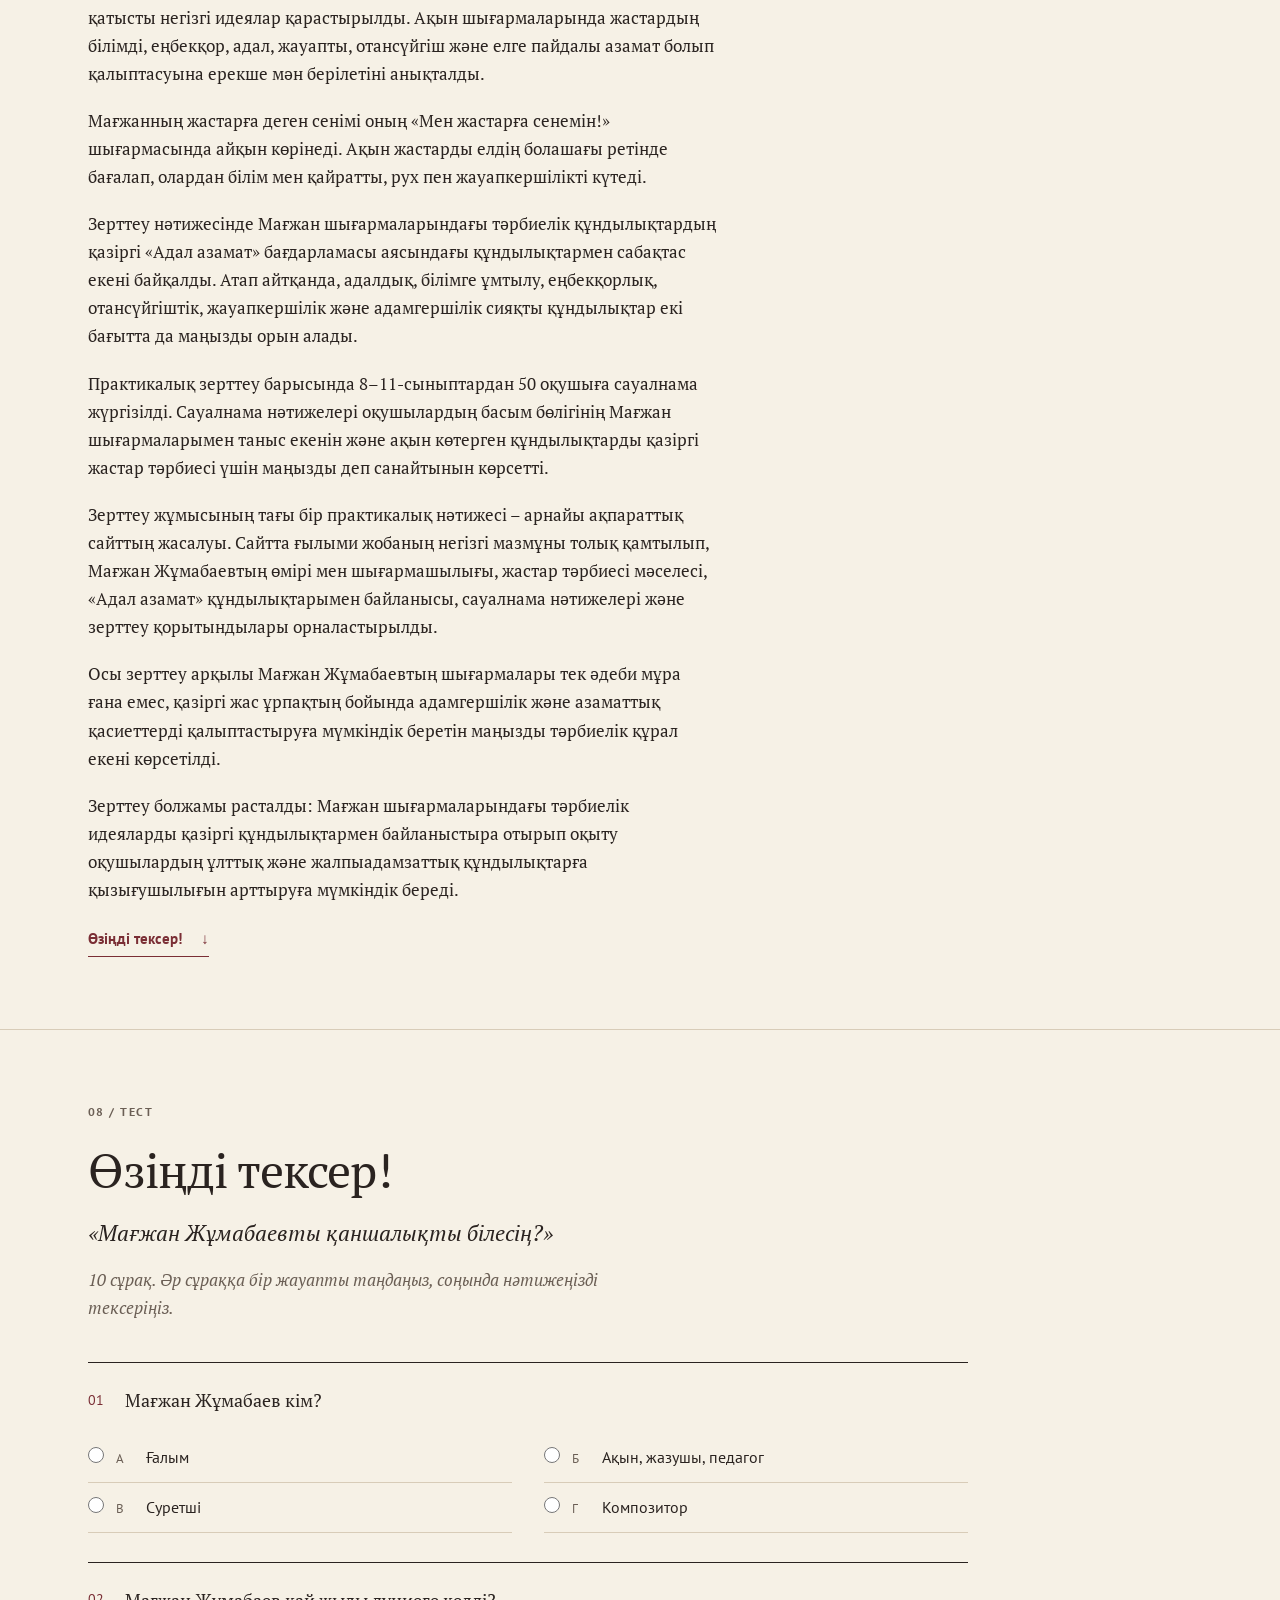
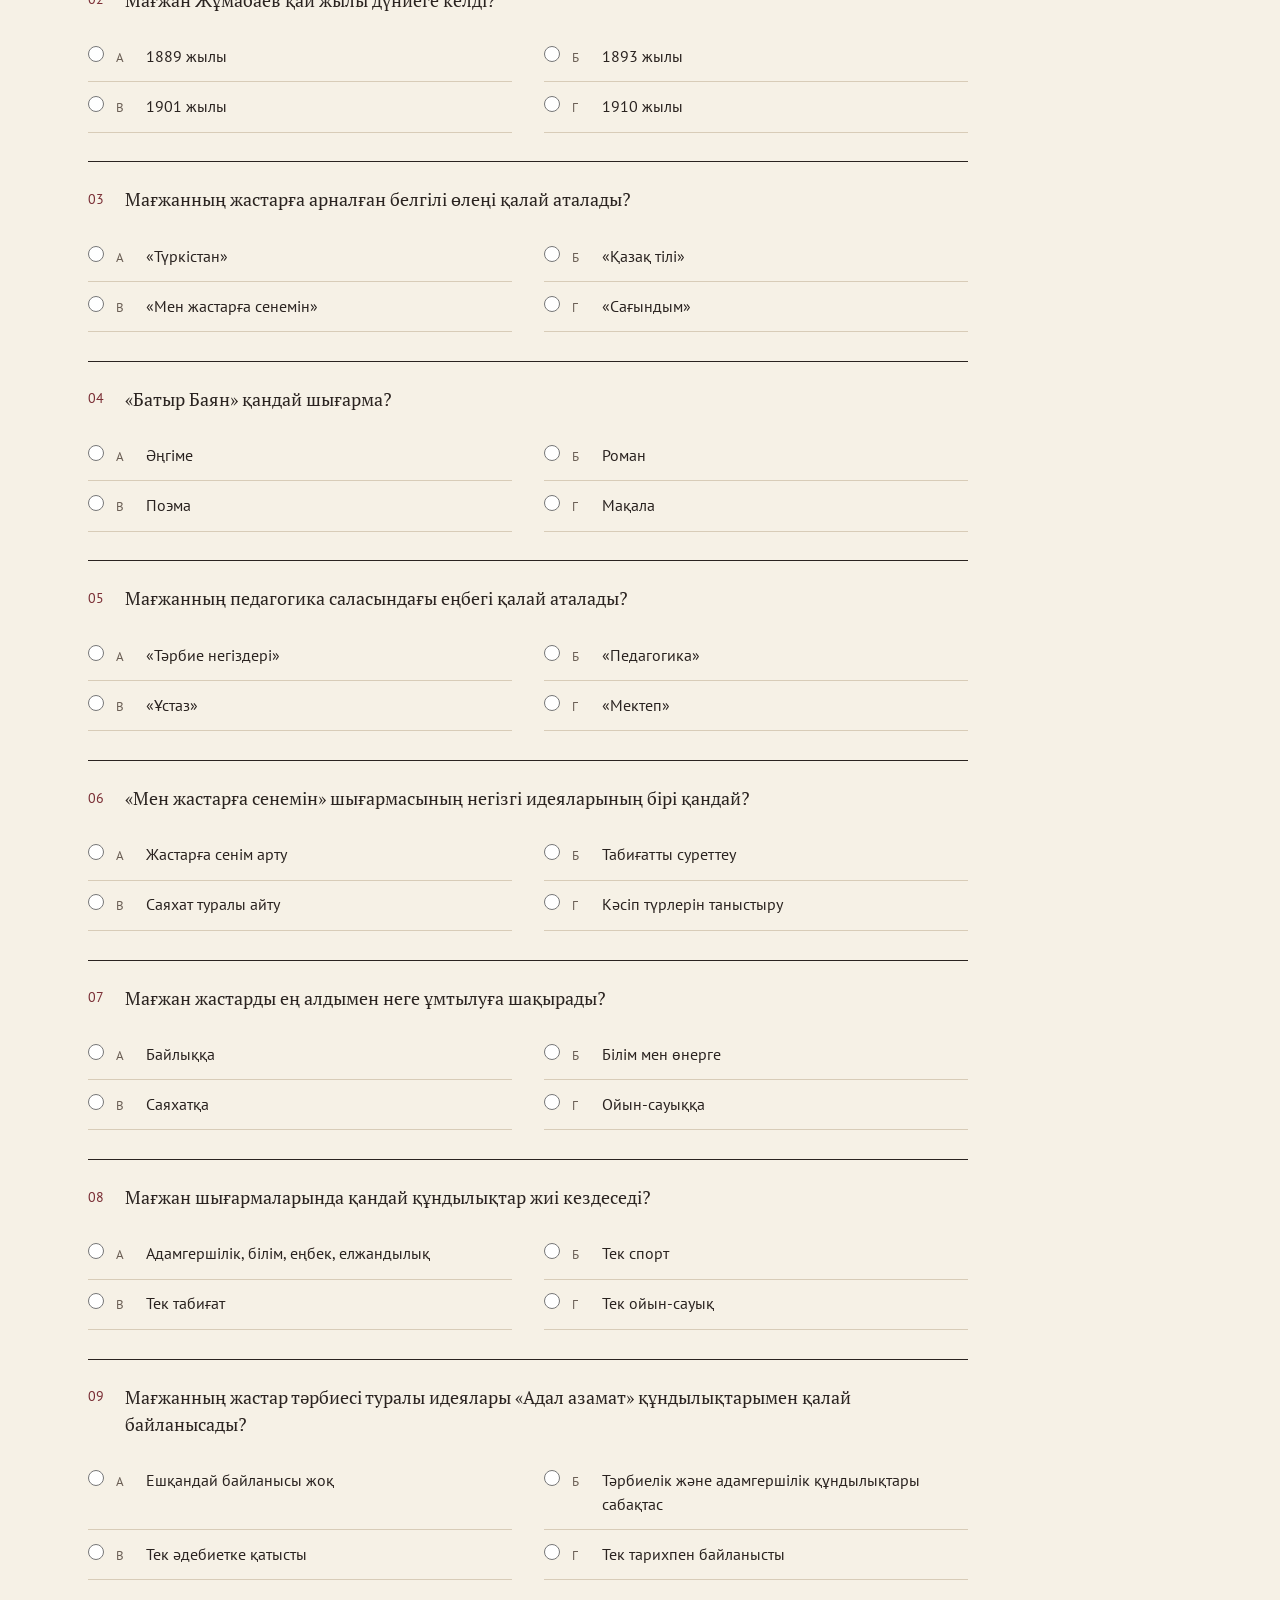
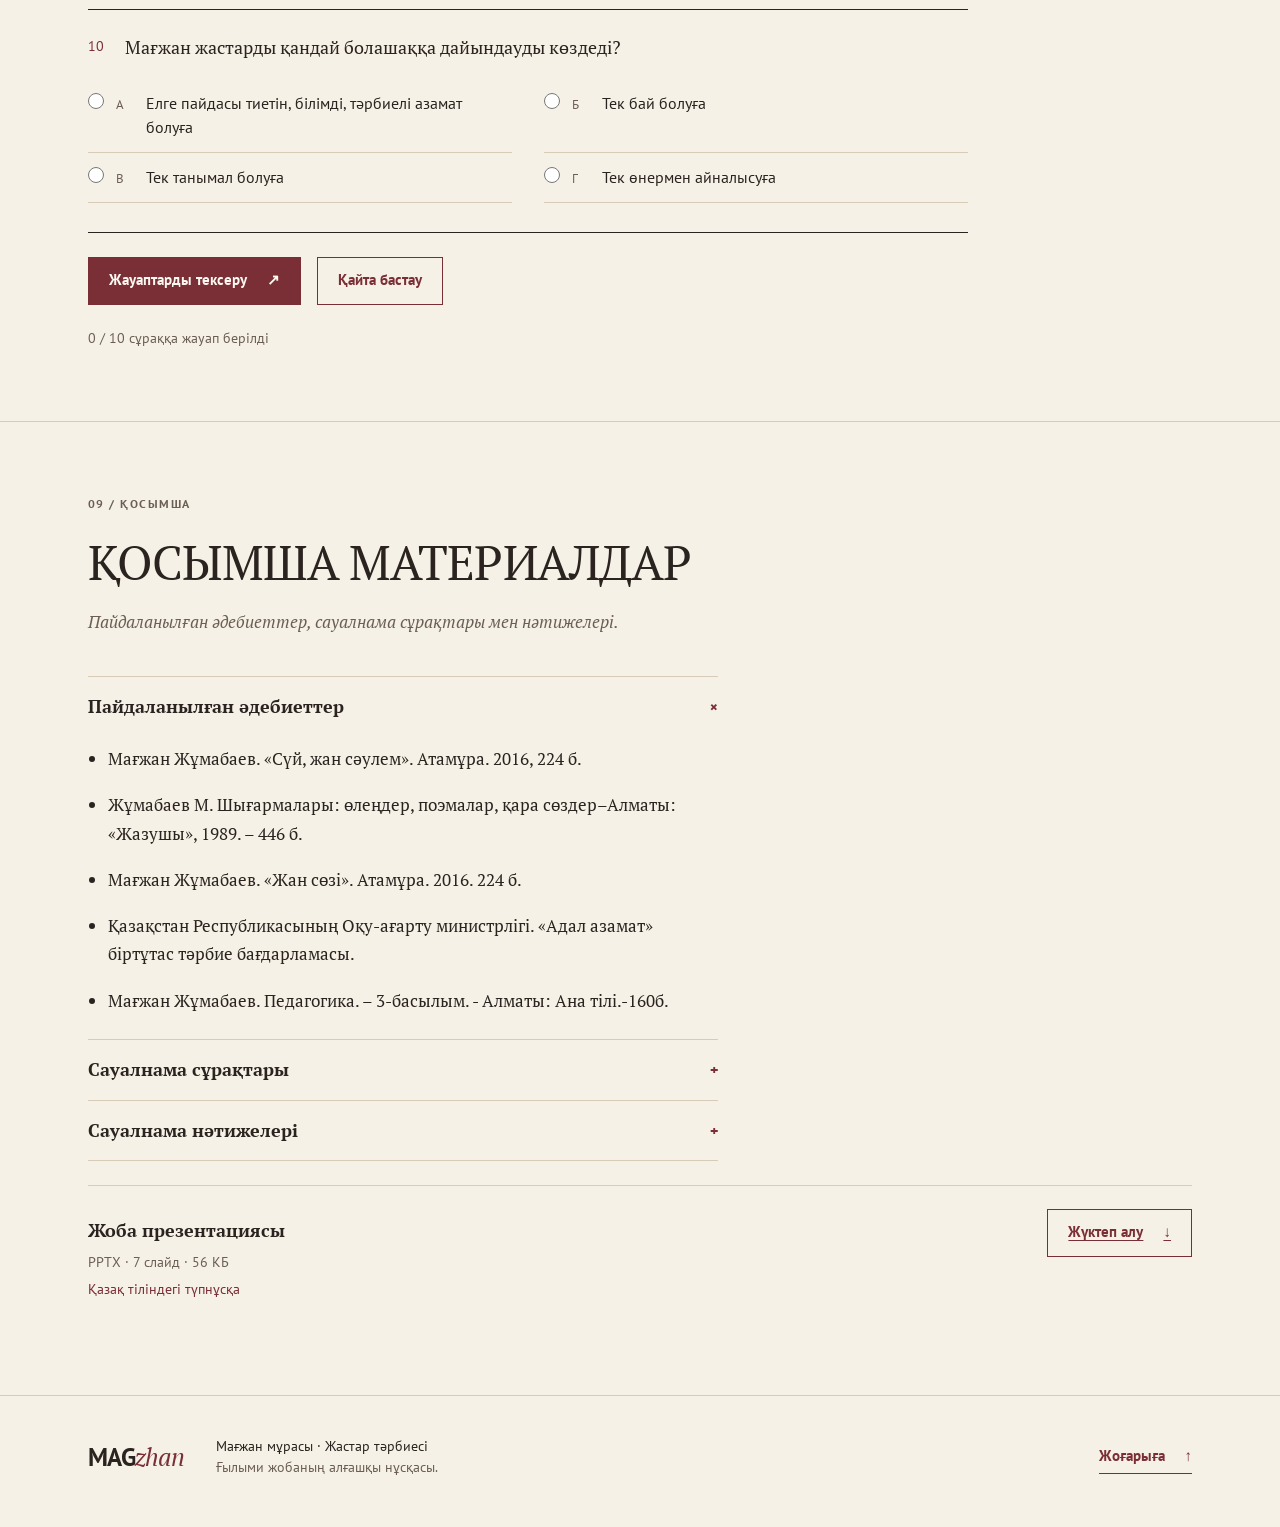
==== commit 3cc9df78: "Bundle detailed restored portrait in both language editions" ====
--- a/index.html
+++ b/index.html
@@ -33,7 +33,7 @@
 <!-- TODO: сверить официальное казахское название школы с заказчиком; собственные имена не переименовывать при языковой правке. --><p class="author"><span>Жоба авторы</span><strong>Миникеева Наргиз</strong><span>Павлодар қаласының № 17 жалпы орта білім беру саралап оқытатын бейіндік мектебі · 11 «Б» сыныбы</span></p>
 <a class="text-link" href="#bio">Оқуды бастау <span aria-hidden="true">↓</span></a>
 </div>
-<figure class="portrait"><div class="frame" id="photoFrame"><div class="photo-placeholder" id="photoPh"><span class="portrait-initial" aria-hidden="true">М</span><p>Мағжан Жұмабаев<br><span>1893–1938</span></p></div></div><figcaption>Мағжан Жұмабаев. <a id="photoSource" href="https://kk.wikipedia.org/wiki/Мағжан_Бекенұлы_Жұмабаев" target="_blank" rel="noopener noreferrer">Уикипедия</a><span id="photoStatus" class="photo-status">Портрет жүктелуде…</span></figcaption></figure>
+<figure class="portrait"><div class="frame" id="photoFrame"><img src="portrait-restored.png" alt="Мағжан Жұмабаевтың портреті" decoding="async"></div><figcaption>Мағжан Жұмабаев. <a id="photoSource" href="https://kk.wikipedia.org/wiki/Мағжан_Бекенұлы_Жұмабаев" target="_blank" rel="noopener noreferrer">Уикипедия</a><span id="photoStatus" class="photo-status">ЖИ көмегімен қалпына келтірілген портрет.</span></figcaption></figure>
 </div></section>
 <section class="block contents-block" id="contents" aria-labelledby="contents-title"><div class="wrap"><div class="section-heading"><p class="eyebrow">01 / Басты бет</p><h2 id="contents-title">Мазмұны</h2></div><nav aria-label="Жоба бөлімдерінің толық тізімі"><ol class="contents-list"><li><a href="#top"><span class="contents-number" aria-hidden="true">01</span><span>Басты бет</span><span aria-hidden="true">↗</span></a></li><li><a href="#bio"><span class="contents-number" aria-hidden="true">02</span><span>Мағжан Жұмабаев — өмірбаяны</span><span aria-hidden="true">↗</span></a></li><li><a href="#creativity"><span class="contents-number" aria-hidden="true">03</span><span>Мағжан Жұмабаев — шығармашылығы</span><span aria-hidden="true">↗</span></a></li><li><a href="#education"><span class="contents-number" aria-hidden="true">04</span><span>Мағжан Жұмабаевтың жастар тәрбиесіне қатысты көзқарастары</span><span aria-hidden="true">↗</span></a></li><li><a href="#values"><span class="contents-number" aria-hidden="true">05</span><span>Мағжан мұрасы мен «Адал азамат» бағдарламасының құндылықтары арасындағы сабақтастық</span><span aria-hidden="true">↗</span></a></li><li><a href="#results"><span class="contents-number" aria-hidden="true">06</span><span>Зерттеу нәтижелері</span><span aria-hidden="true">↗</span></a></li><li><a href="#conclusion"><span class="contents-number" aria-hidden="true">07</span><span>Қорытынды</span><span aria-hidden="true">↗</span></a></li><li><a href="#quiz"><span class="contents-number" aria-hidden="true">08</span><span>Өзіңді тексер!</span><span aria-hidden="true">↗</span></a></li><li><a href="#materials"><span class="contents-number" aria-hidden="true">09</span><span>Қосымша материалдар</span><span aria-hidden="true">↗</span></a></li></ol></nav><details class="reading"><summary>Зерттеу туралы <span aria-hidden="true">+</span></summary><div class="prose"><p>Бұл зерттеу Мағжан Жұмабаев шығармаларындағы жастар тәрбиесі мәселесін қарастыруға арналған. Зерттеу барысында ақынның жастарға арналған шығармалары мен педагогикалық ойлары талданып, білімге ұмтылу, еңбекқорлық, адамгершілік, адалдық, жауапкершілік және отансүйгіштік сияқты құндылықтар анықталды.</p>
 <p>Сонымен қатар 8–11-сынып оқушылары арасында сауалнама жүргізіліп, қазіргі жастардың осы құндылықтарға көзқарасы зерттелді. Зерттеу нәтижелері Мағжанның тәрбиелік ойларының бүгінгі қоғам үшін де маңызды екенін көрсетуге мүмкіндік берді.</p>
--- a/style.css
+++ b/style.css
@@ -291,8 +291,4 @@
 
 /* Language editions and translation disclosure. */
 .lang a { text-decoration: none; display: inline-flex; align-items: center; }
-.translation-notice { padding-top: 1.5rem; }
-.translation-notice > div { border-left: 2px solid var(--accent); background: var(--panel); padding: 1rem 1.2rem; font: .9rem/1.6 var(--sans); }
-.translation-notice h2 { margin: 0 0 .4rem; color: var(--accent); font-size: 1rem; }
-.translation-notice p { margin: 0; max-width: 100ch; }
 .material-download .download-language { margin-top: .35rem; color: var(--accent); font-size: .85rem; }
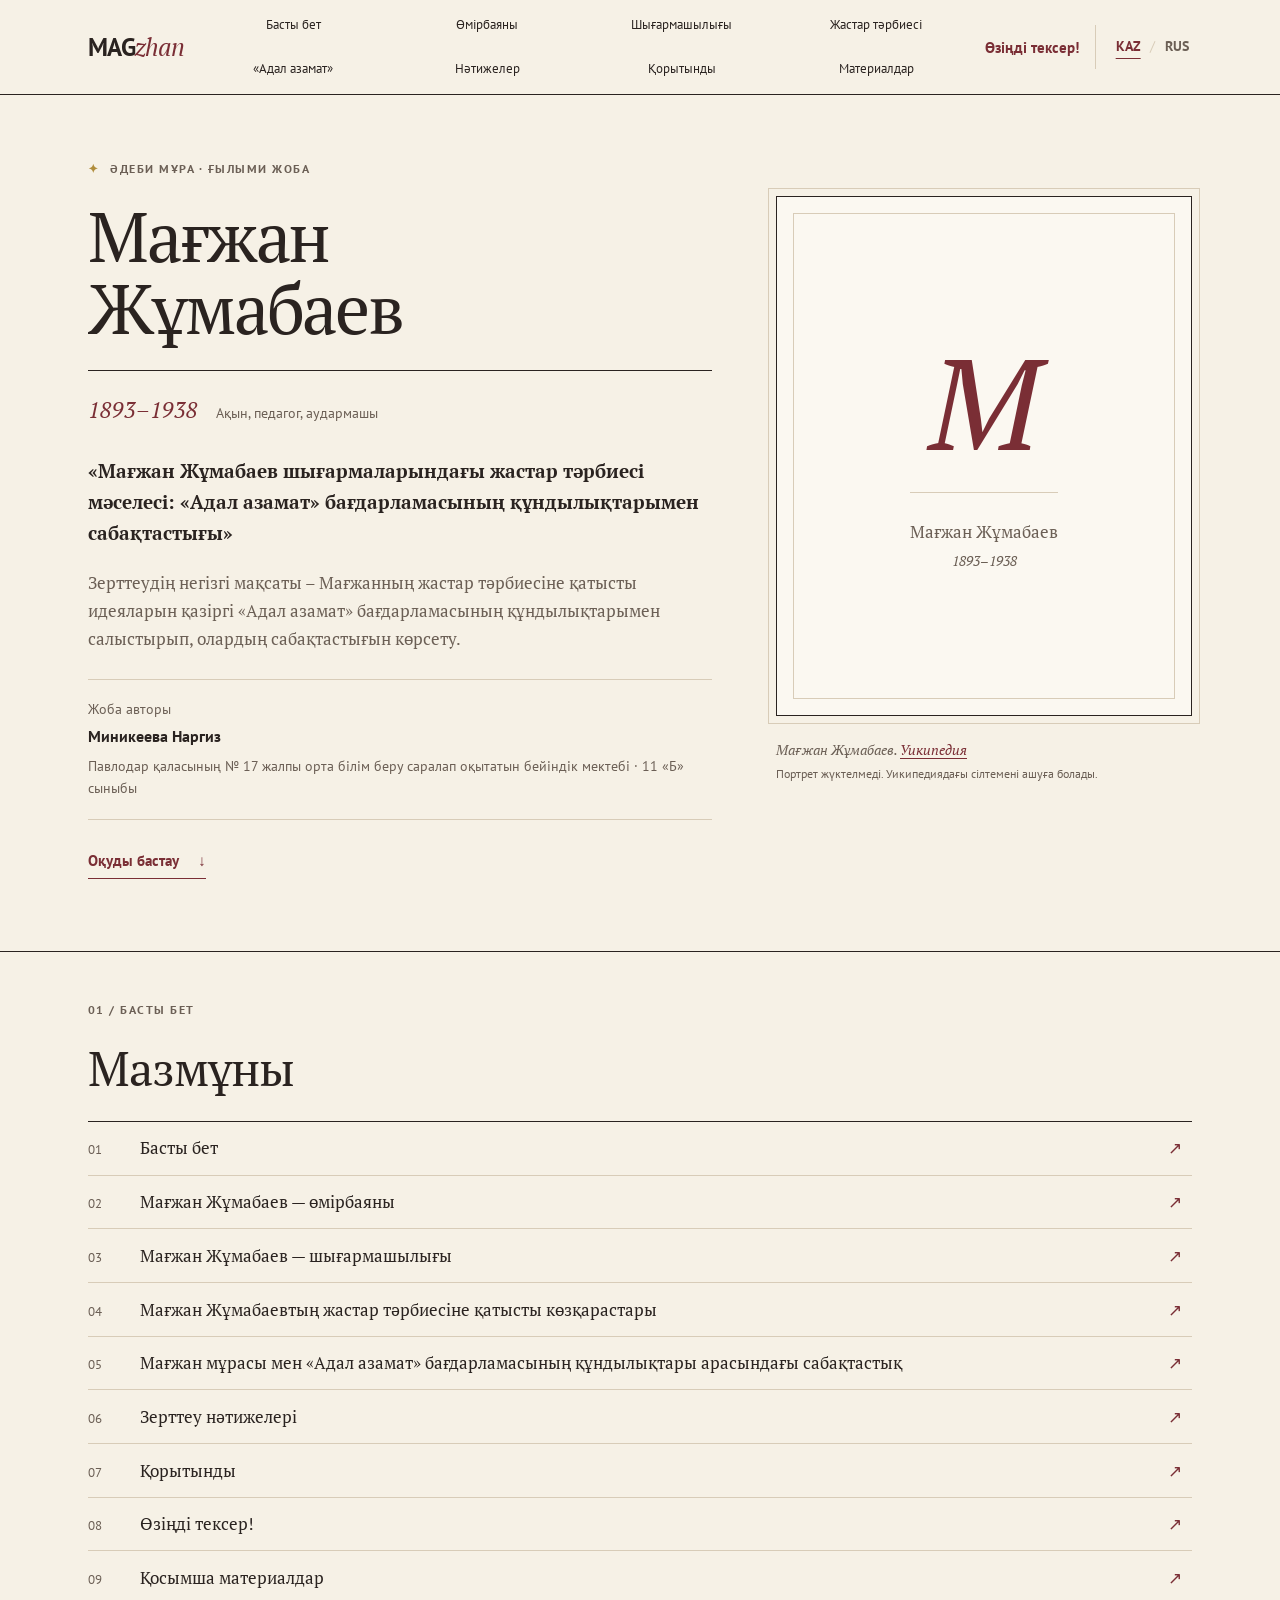
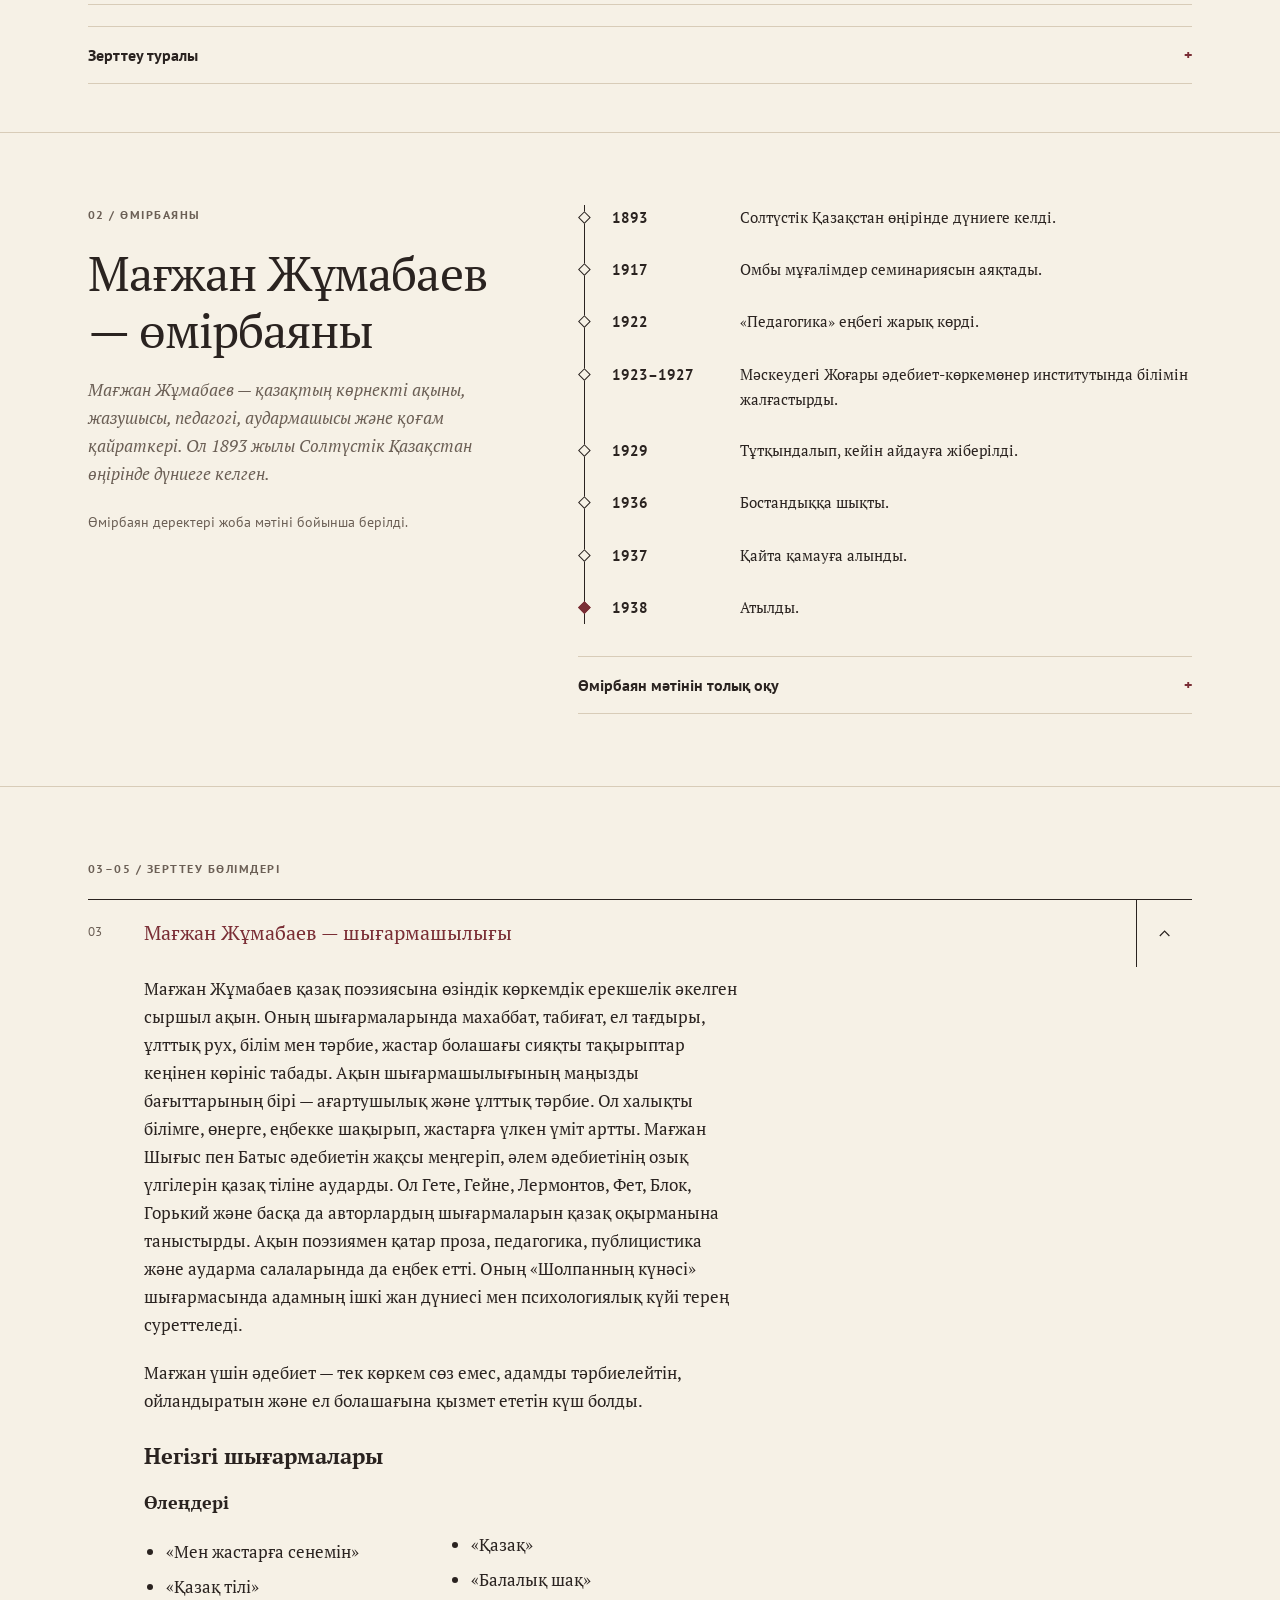
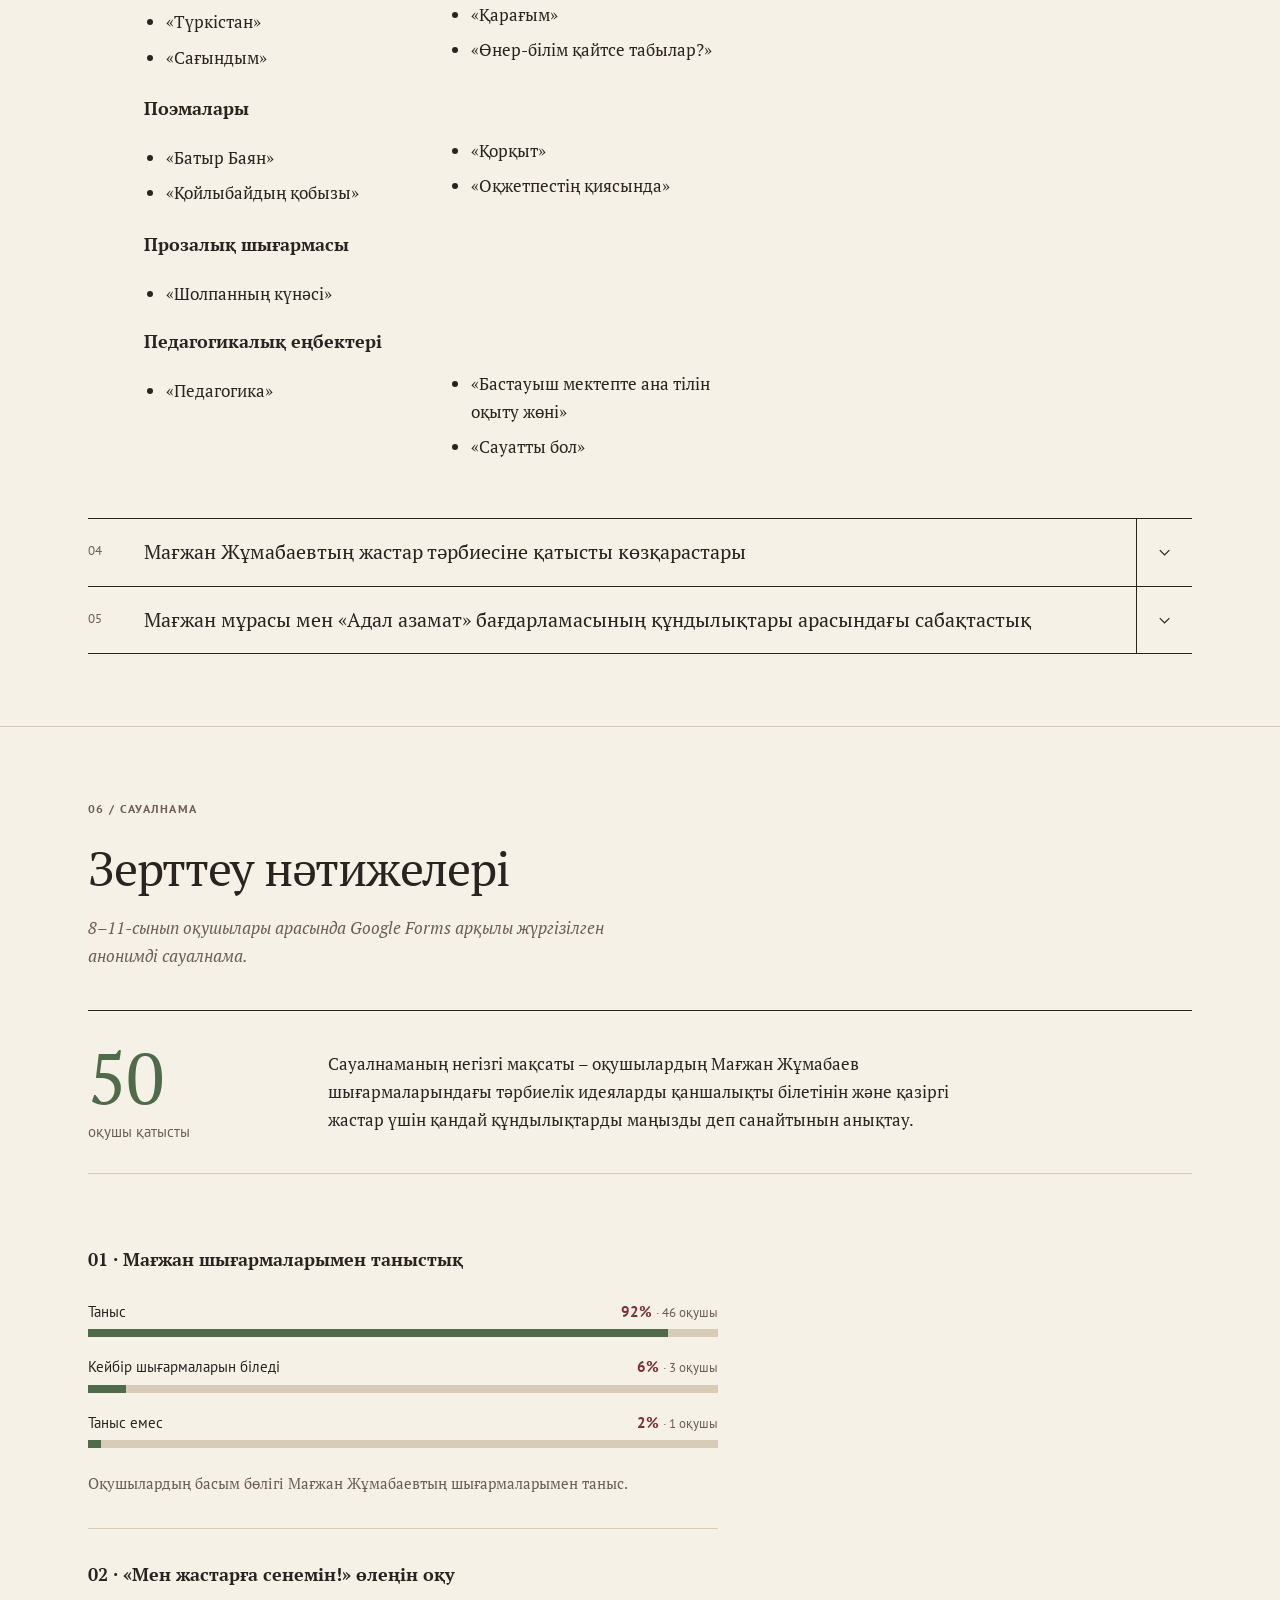
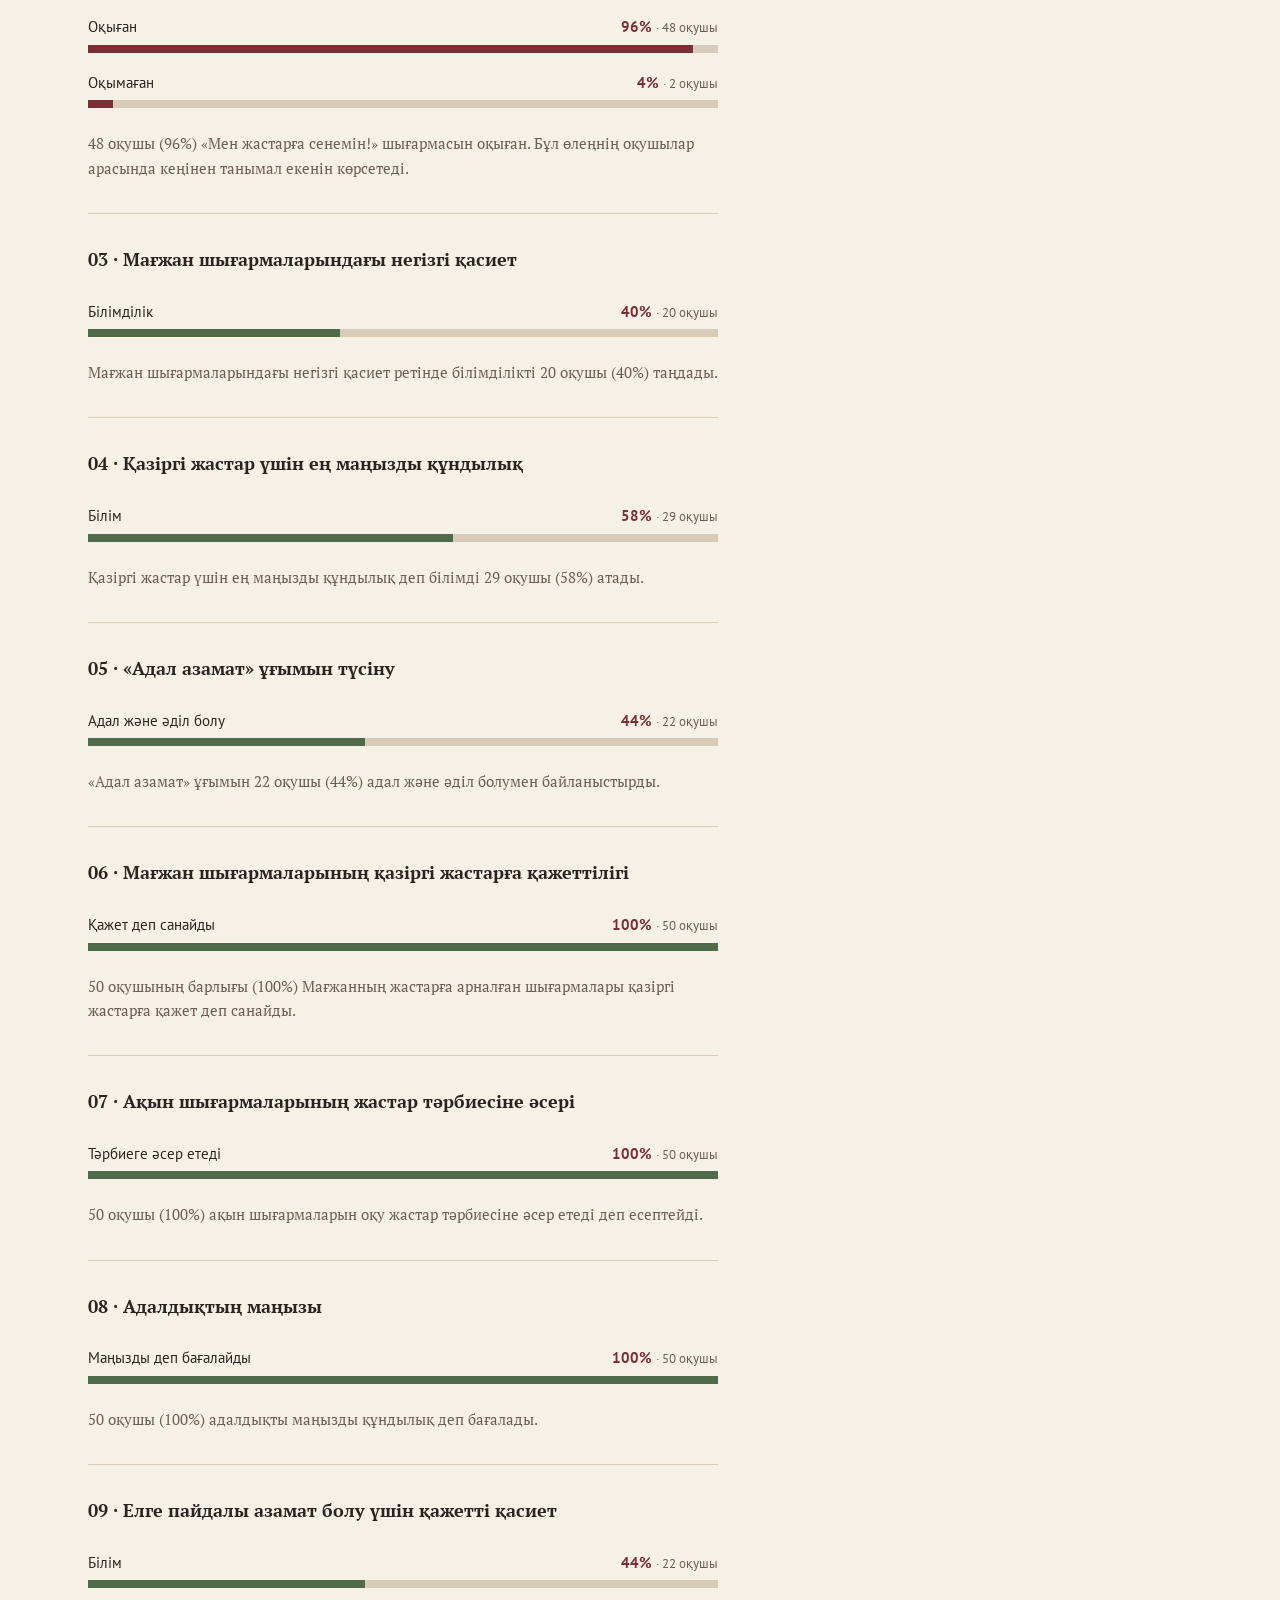
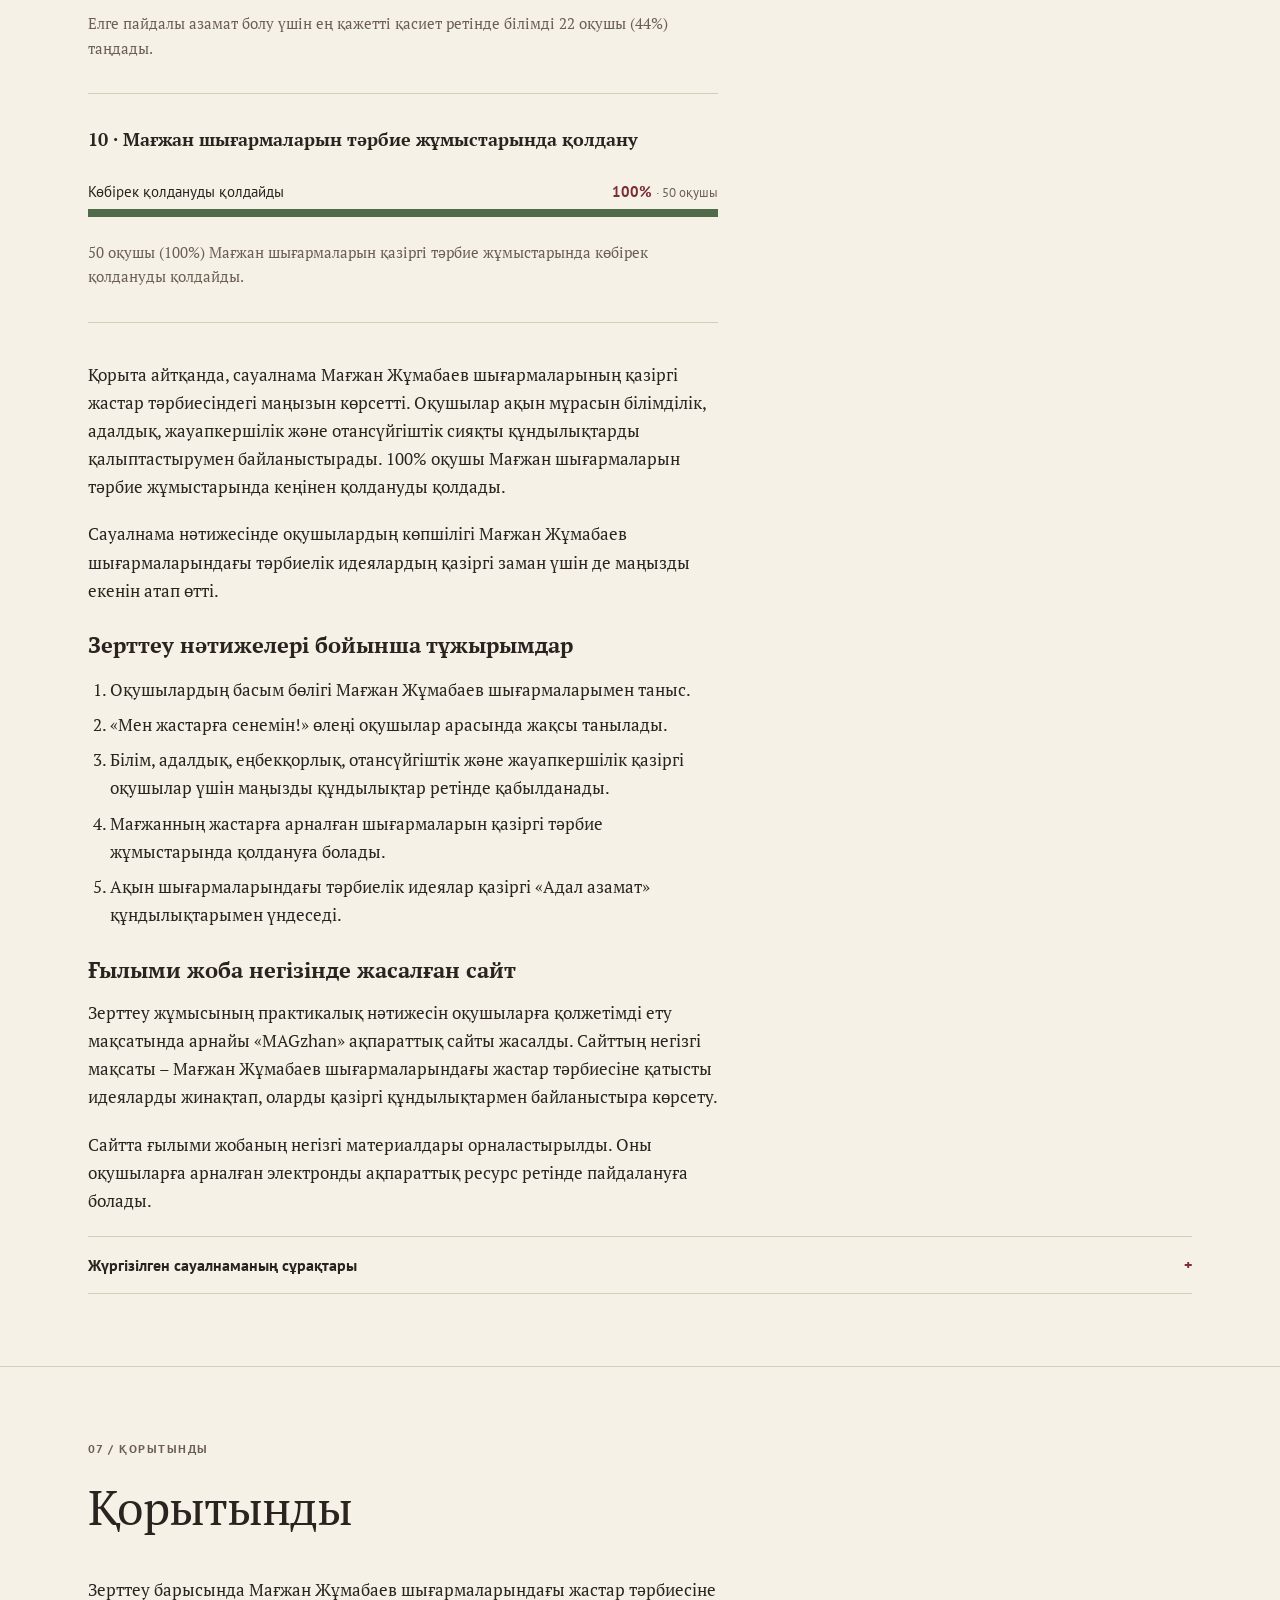
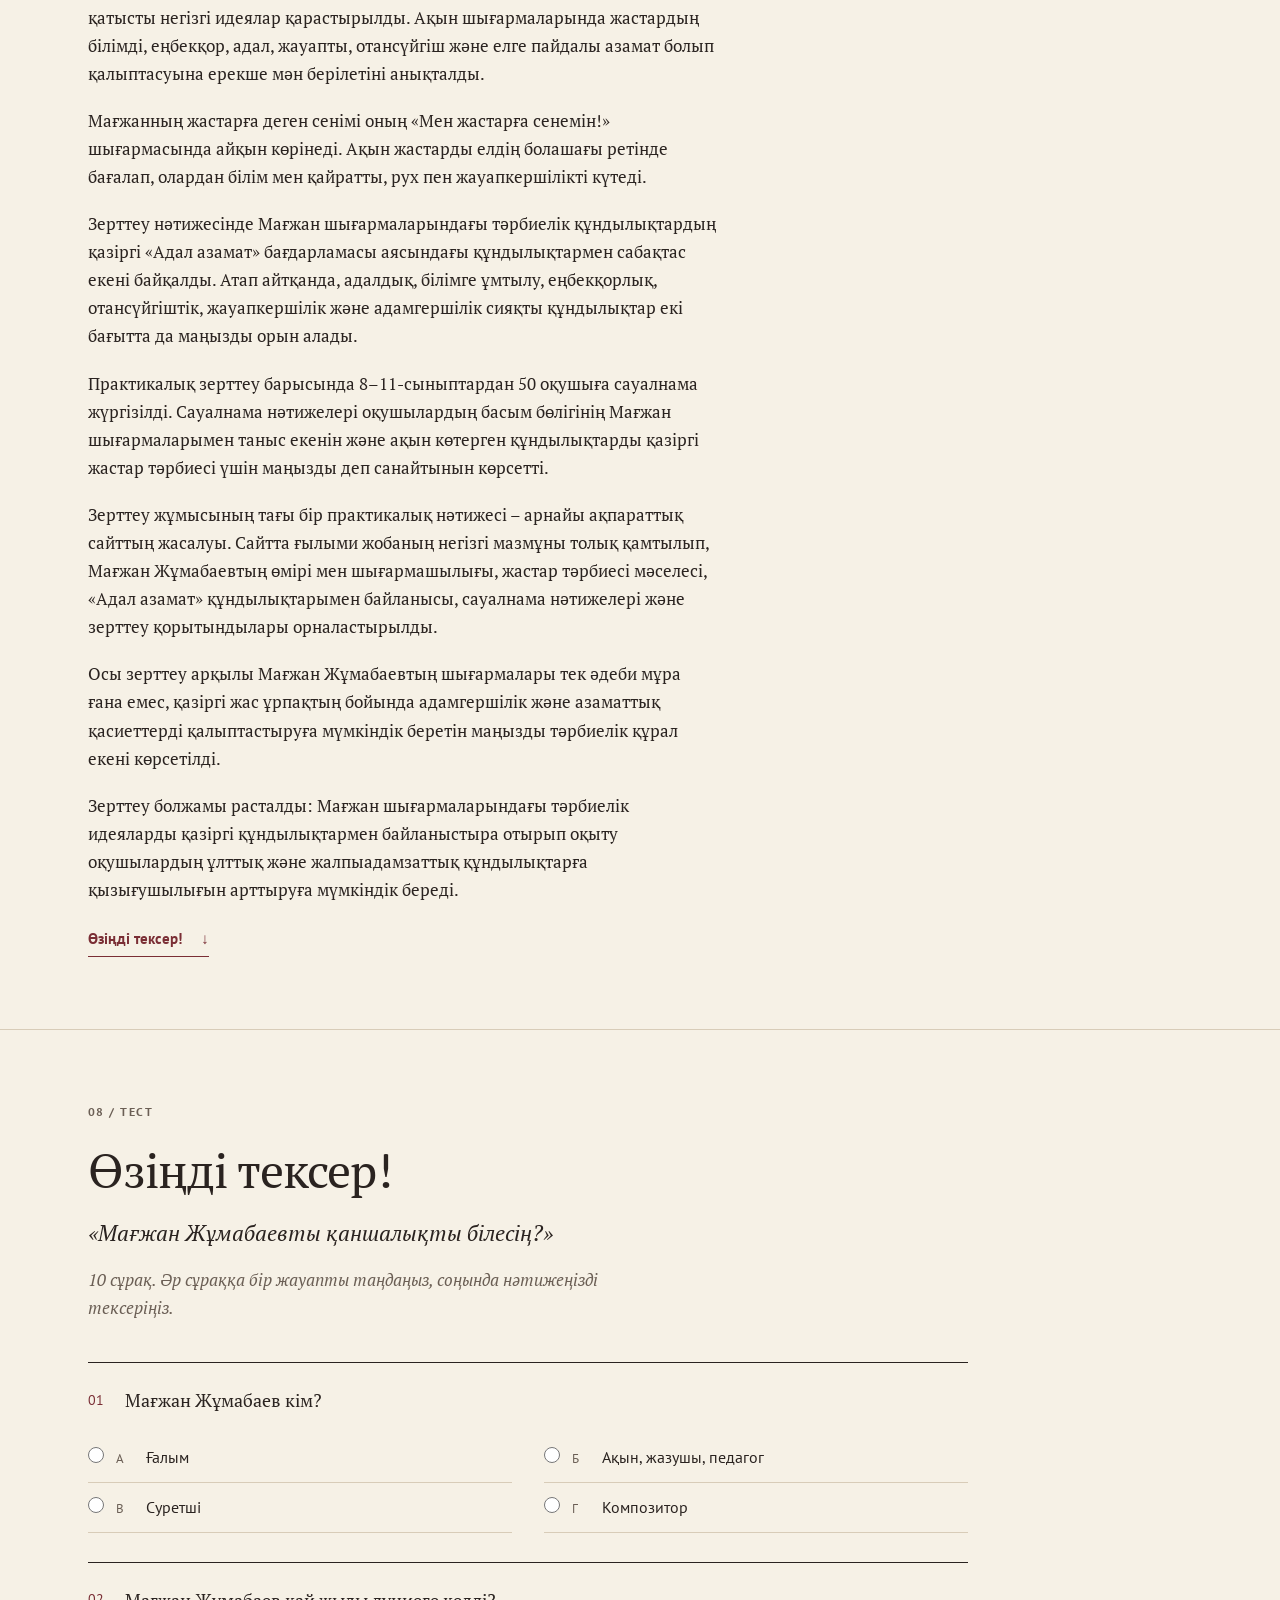
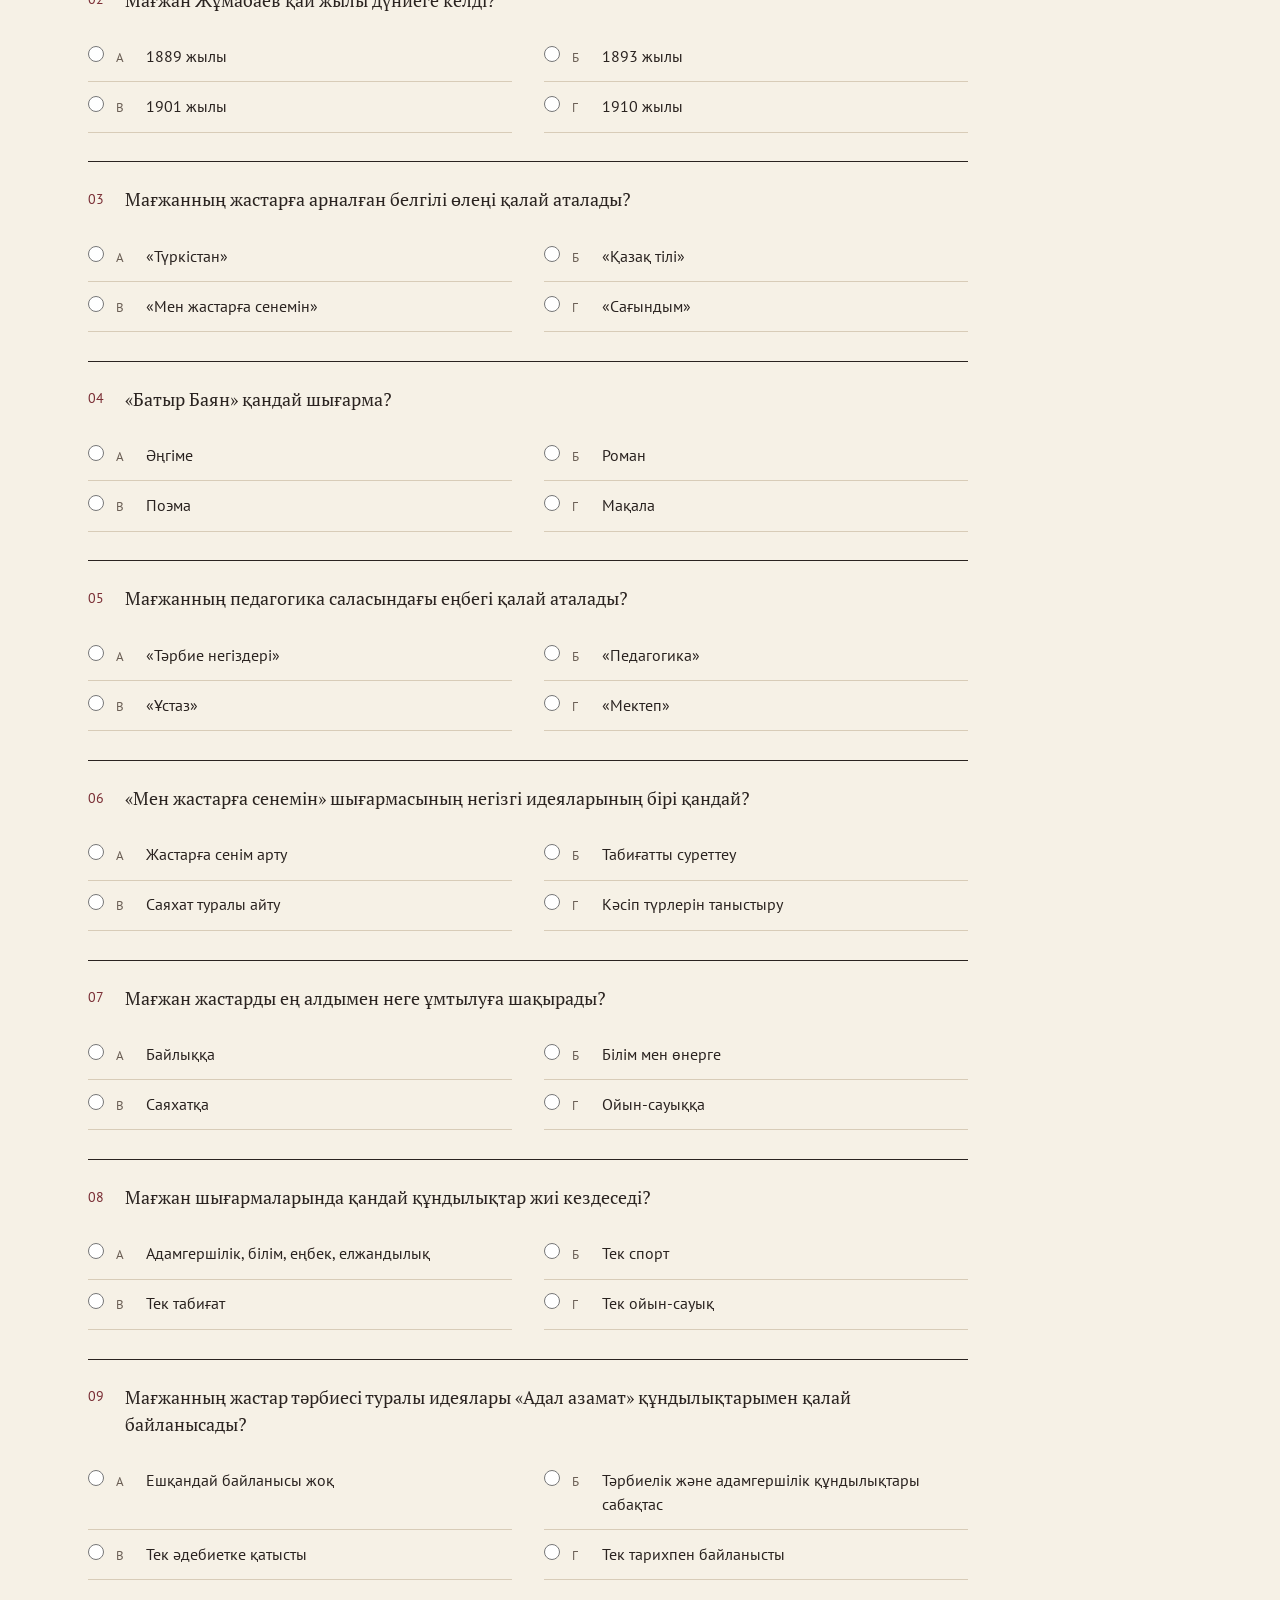
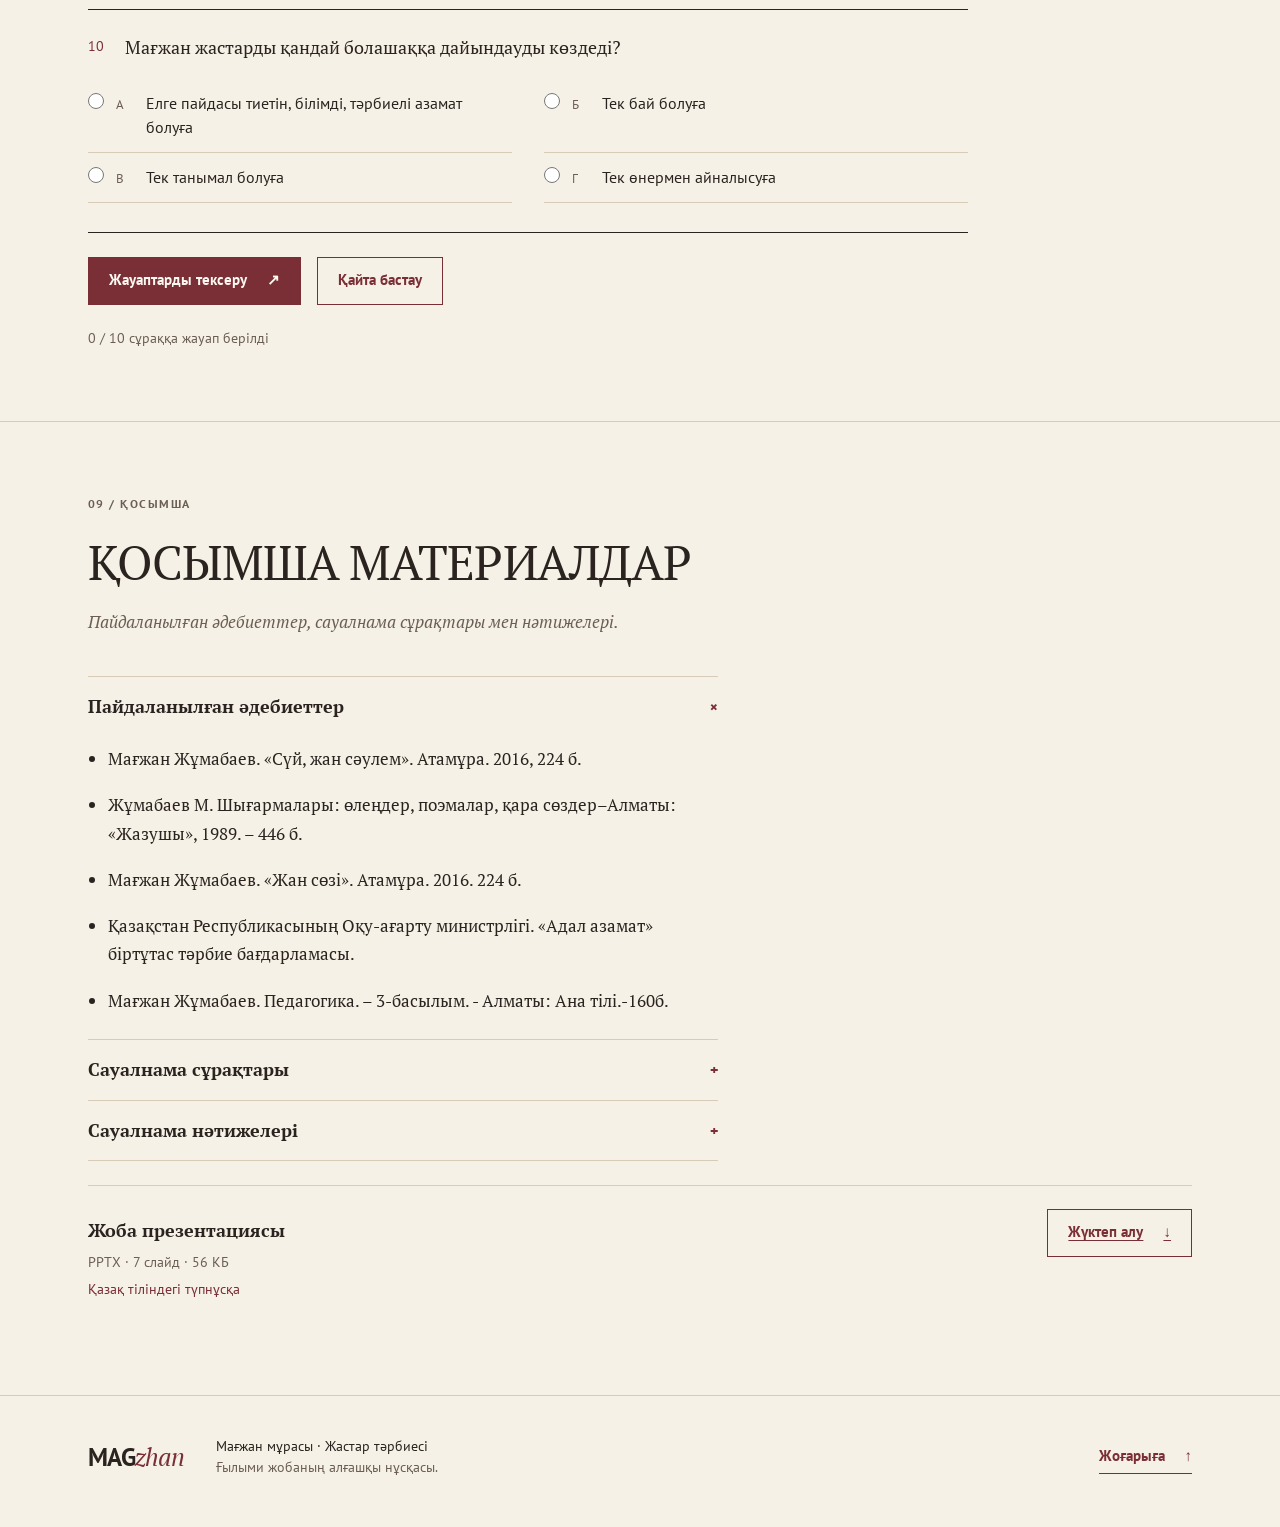
==== commit 1a44a3a5: "Revert "Bundle detailed restored portrait in both language editions" This reverts commit 3cc9df780e1" ====
--- a/index.html
+++ b/index.html
@@ -33,7 +33,7 @@
 <!-- TODO: сверить официальное казахское название школы с заказчиком; собственные имена не переименовывать при языковой правке. --><p class="author"><span>Жоба авторы</span><strong>Миникеева Наргиз</strong><span>Павлодар қаласының № 17 жалпы орта білім беру саралап оқытатын бейіндік мектебі · 11 «Б» сыныбы</span></p>
 <a class="text-link" href="#bio">Оқуды бастау <span aria-hidden="true">↓</span></a>
 </div>
-<figure class="portrait"><div class="frame" id="photoFrame"><img src="portrait-restored.png" alt="Мағжан Жұмабаевтың портреті" decoding="async"></div><figcaption>Мағжан Жұмабаев. <a id="photoSource" href="https://kk.wikipedia.org/wiki/Мағжан_Бекенұлы_Жұмабаев" target="_blank" rel="noopener noreferrer">Уикипедия</a><span id="photoStatus" class="photo-status">ЖИ көмегімен қалпына келтірілген портрет.</span></figcaption></figure>
+<figure class="portrait"><div class="frame" id="photoFrame"><div class="photo-placeholder" id="photoPh"><span class="portrait-initial" aria-hidden="true">М</span><p>Мағжан Жұмабаев<br><span>1893–1938</span></p></div></div><figcaption>Мағжан Жұмабаев. <a id="photoSource" href="https://kk.wikipedia.org/wiki/Мағжан_Бекенұлы_Жұмабаев" target="_blank" rel="noopener noreferrer">Уикипедия</a><span id="photoStatus" class="photo-status">Портрет жүктелуде…</span></figcaption></figure>
 </div></section>
 <section class="block contents-block" id="contents" aria-labelledby="contents-title"><div class="wrap"><div class="section-heading"><p class="eyebrow">01 / Басты бет</p><h2 id="contents-title">Мазмұны</h2></div><nav aria-label="Жоба бөлімдерінің толық тізімі"><ol class="contents-list"><li><a href="#top"><span class="contents-number" aria-hidden="true">01</span><span>Басты бет</span><span aria-hidden="true">↗</span></a></li><li><a href="#bio"><span class="contents-number" aria-hidden="true">02</span><span>Мағжан Жұмабаев — өмірбаяны</span><span aria-hidden="true">↗</span></a></li><li><a href="#creativity"><span class="contents-number" aria-hidden="true">03</span><span>Мағжан Жұмабаев — шығармашылығы</span><span aria-hidden="true">↗</span></a></li><li><a href="#education"><span class="contents-number" aria-hidden="true">04</span><span>Мағжан Жұмабаевтың жастар тәрбиесіне қатысты көзқарастары</span><span aria-hidden="true">↗</span></a></li><li><a href="#values"><span class="contents-number" aria-hidden="true">05</span><span>Мағжан мұрасы мен «Адал азамат» бағдарламасының құндылықтары арасындағы сабақтастық</span><span aria-hidden="true">↗</span></a></li><li><a href="#results"><span class="contents-number" aria-hidden="true">06</span><span>Зерттеу нәтижелері</span><span aria-hidden="true">↗</span></a></li><li><a href="#conclusion"><span class="contents-number" aria-hidden="true">07</span><span>Қорытынды</span><span aria-hidden="true">↗</span></a></li><li><a href="#quiz"><span class="contents-number" aria-hidden="true">08</span><span>Өзіңді тексер!</span><span aria-hidden="true">↗</span></a></li><li><a href="#materials"><span class="contents-number" aria-hidden="true">09</span><span>Қосымша материалдар</span><span aria-hidden="true">↗</span></a></li></ol></nav><details class="reading"><summary>Зерттеу туралы <span aria-hidden="true">+</span></summary><div class="prose"><p>Бұл зерттеу Мағжан Жұмабаев шығармаларындағы жастар тәрбиесі мәселесін қарастыруға арналған. Зерттеу барысында ақынның жастарға арналған шығармалары мен педагогикалық ойлары талданып, білімге ұмтылу, еңбекқорлық, адамгершілік, адалдық, жауапкершілік және отансүйгіштік сияқты құндылықтар анықталды.</p>
 <p>Сонымен қатар 8–11-сынып оқушылары арасында сауалнама жүргізіліп, қазіргі жастардың осы құндылықтарға көзқарасы зерттелді. Зерттеу нәтижелері Мағжанның тәрбиелік ойларының бүгінгі қоғам үшін де маңызды екенін көрсетуге мүмкіндік берді.</p>
